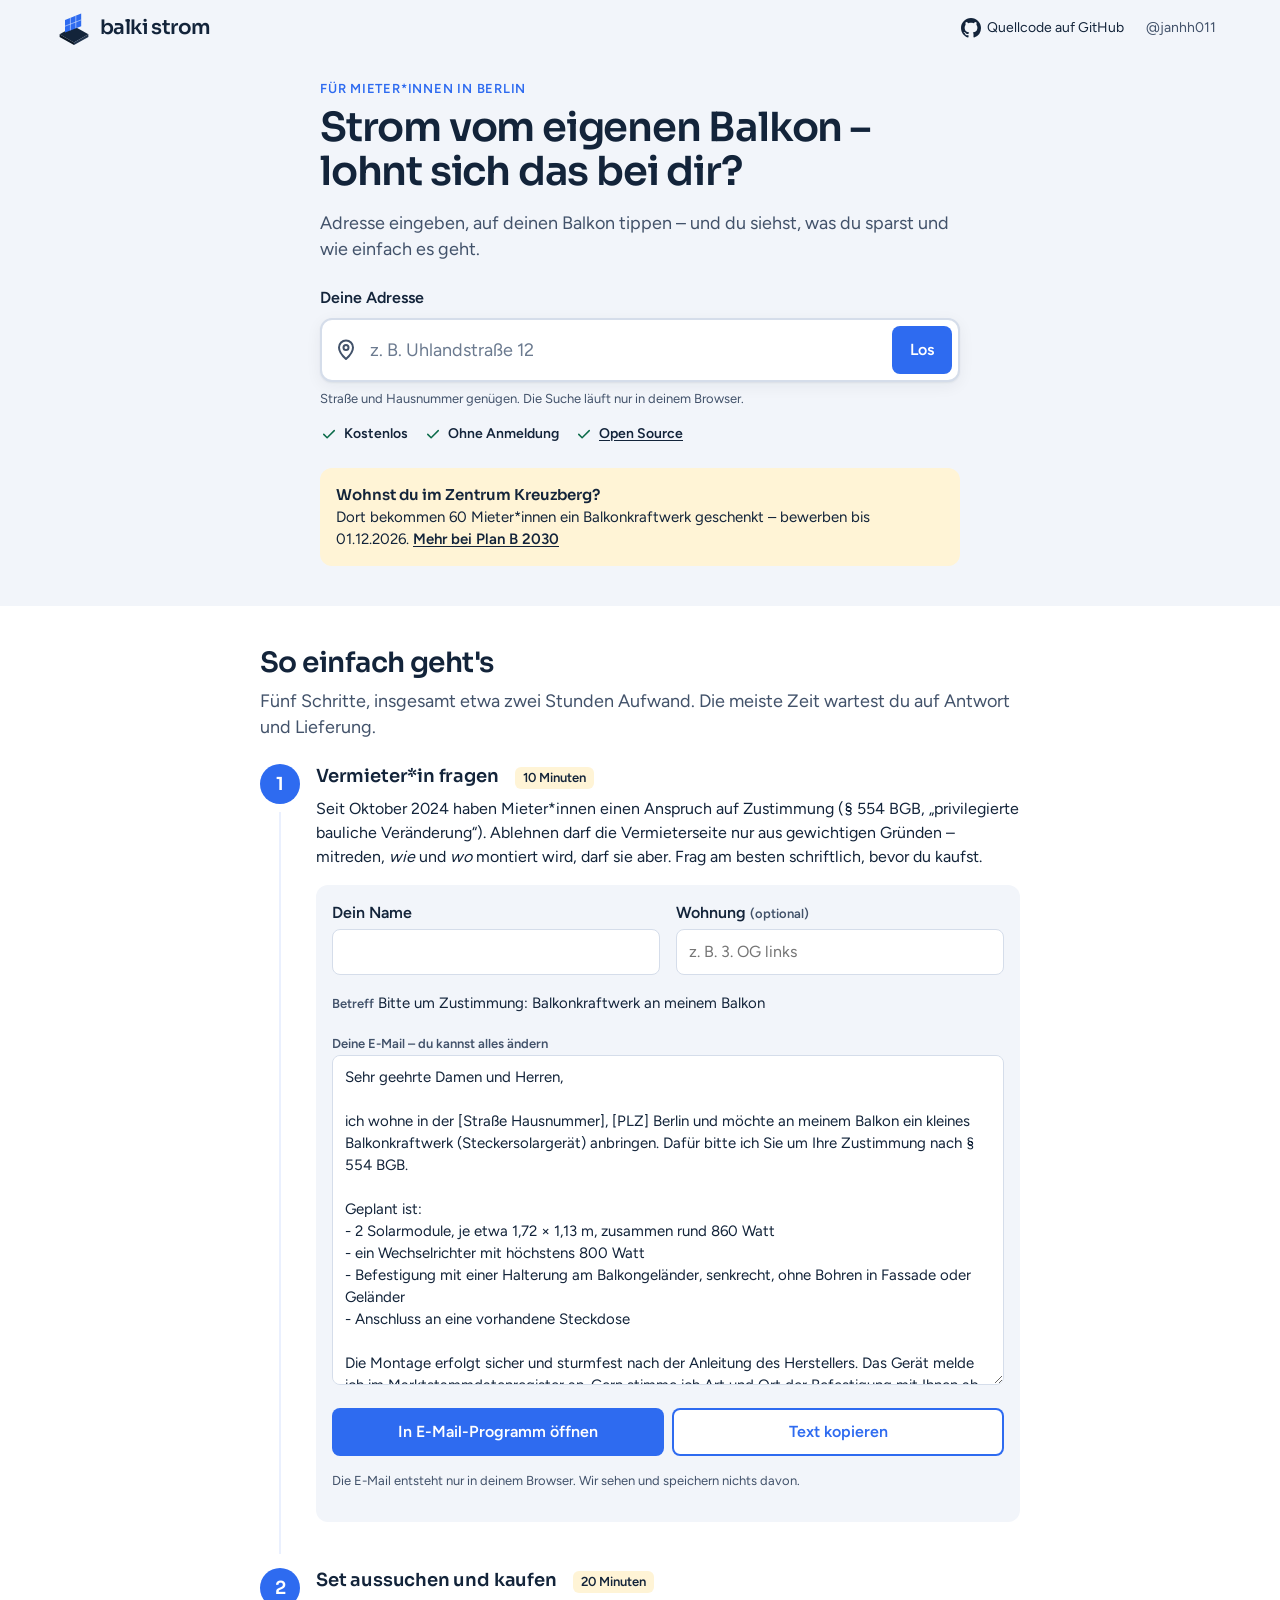
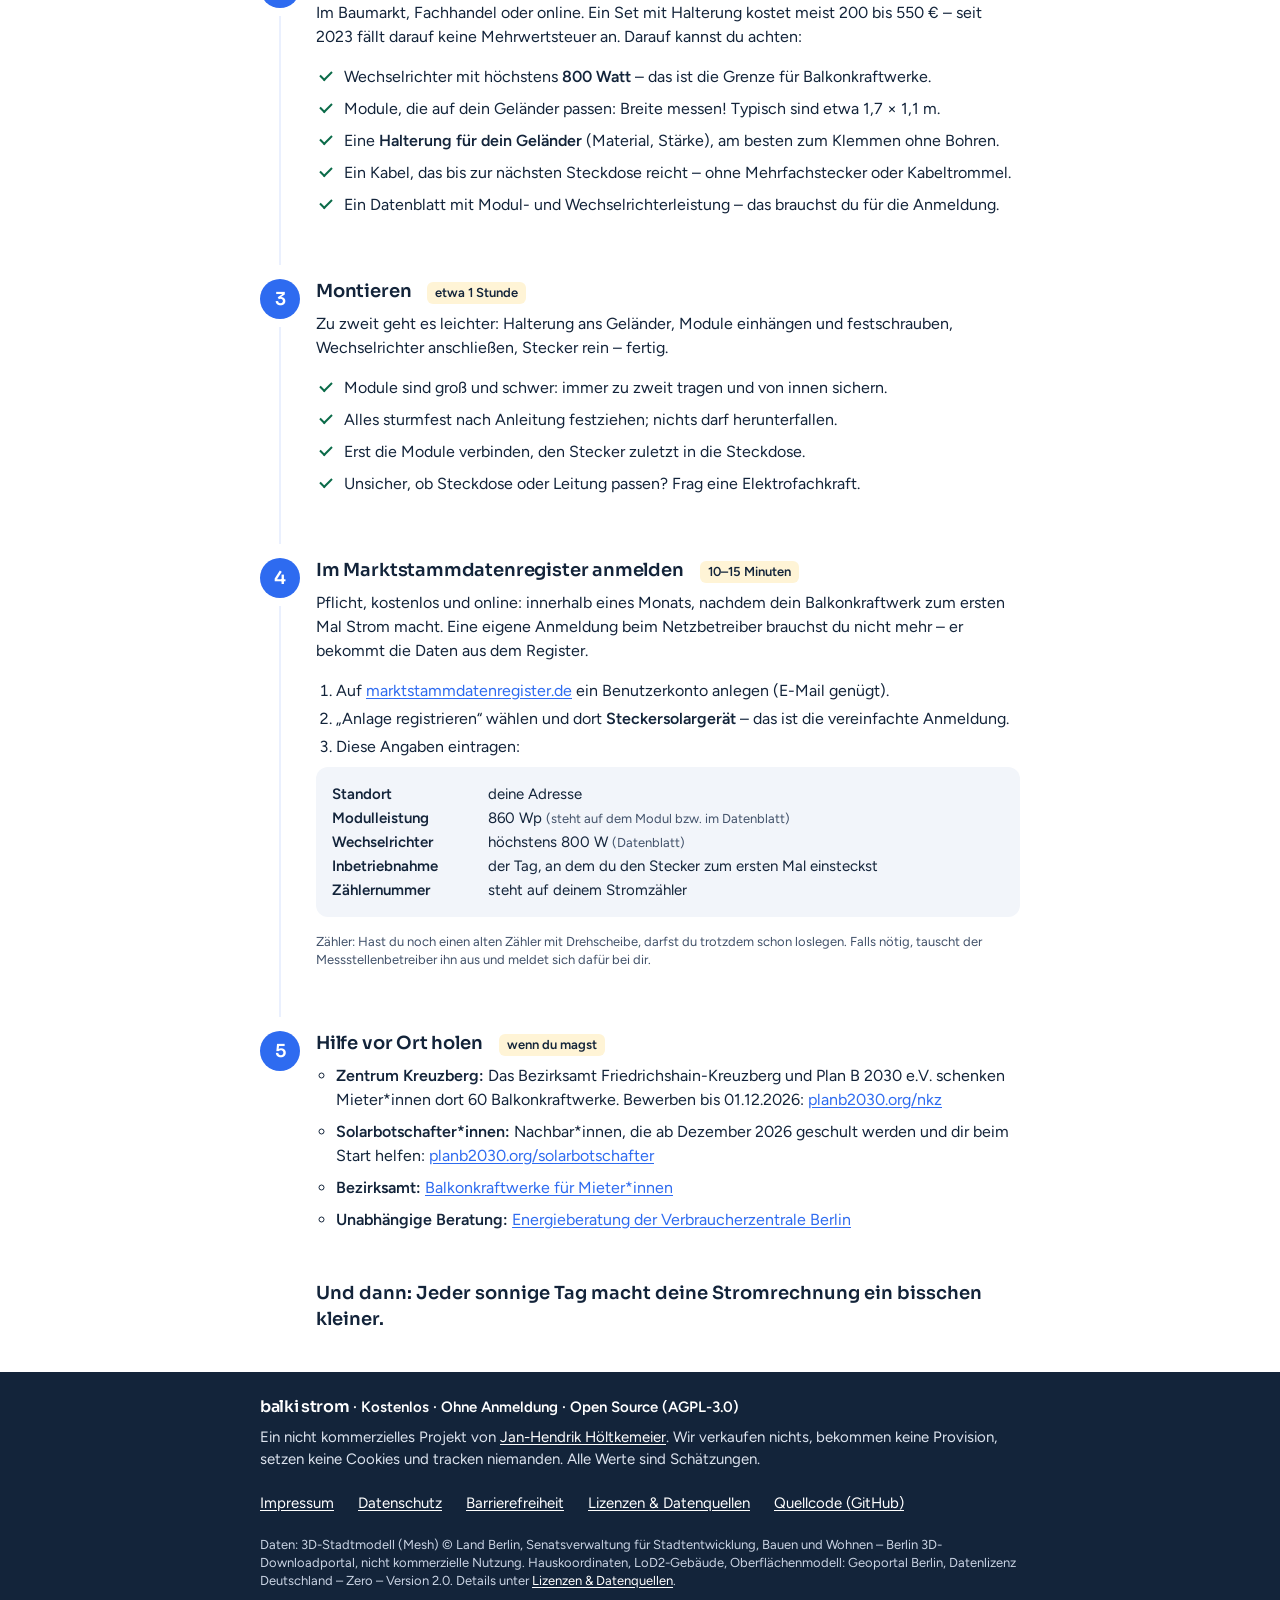
==== web/index.html @ d5d0100d "Rechtliches für den öffentlichen Betrieb, Datensparsamkeit - Impressum (§ 5 DDG, § 18 MStV), Datensc" ====
<!doctype html>
<html lang="de">
<head>
<meta charset="utf-8">
<meta name="viewport" content="width=device-width, initial-scale=1">
<meta http-equiv="Content-Security-Policy" content="default-src 'self'; script-src 'self' 'wasm-unsafe-eval' 'sha256-kaEog0AsPo4/9apXRMvp5eF3zpfBg9ltlJNNm2KUPio='; style-src 'self'; img-src 'self' data: blob:; font-src 'self'; connect-src 'self'; worker-src 'self' blob:; object-src 'none'; base-uri 'none'; form-action 'none'">
<meta name="referrer" content="no-referrer">
<title>balki strom – Solarstrom vom eigenen Balkon</title>
<meta name="description" content="Adresse eingeben, Balkon antippen: Wir zeigen dir, wie viel Strom und Geld ein Balkonkraftwerk an deinem Berliner Balkon bringt – und wie einfach es geht. Kostenlos, ohne Anmeldung, ohne Tracking.">
<meta name="theme-color" content="#F2F5FA">
<link rel="icon" href="data:image/svg+xml,%3Csvg xmlns='http://www.w3.org/2000/svg' viewBox='0 0 32 32'%3E%3Crect width='32' height='32' rx='7' fill='%23F2F5FA'/%3E%3Cpath d='M5 21l11 6 11-6-11-6z' fill='%2313243A'/%3E%3Cpath d='M9 18V8l14-4v10z' fill='%232E6BF0'/%3E%3C/svg%3E">
<link rel="preload" href="fonts/figtree-latin-400-normal.woff2" as="font" type="font/woff2" crossorigin>
<link rel="preload" href="fonts/sora-latin-600-normal.woff2" as="font" type="font/woff2" crossorigin>
<link rel="stylesheet" href="css/fonts.css">
<link rel="stylesheet" href="css/app.css">
<script type="importmap">{"imports":{"three":"./vendor/three/three.module.min.js","three/addons/":"./vendor/three/addons/"}}</script>
<script type="module" src="js/app.js"></script>
</head>
<body>
<a class="skip" href="#inhalt">Zum Inhalt springen</a>

<header class="kopf">
  <a class="logo" href="./" aria-label="balki strom – Startseite">
    <svg viewBox="0 0 40 40" width="36" height="36" aria-hidden="true" focusable="false">
      <path d="M4 27 20 36l16-9-16-9z" fill="#13243A"/>
      <path d="M4 27v3l16 9v-3z" fill="#0b1726"/>
      <path d="M36 27v3l-16 9v-3z" fill="#22344d"/>
      <path d="M10 25V11l18-7v14z" fill="#2E6BF0"/>
      <path d="M16 22.6V8.7M22 20.3V6.4M10 18l18-7" stroke="#fff" stroke-width="1" stroke-opacity=".55"/>
    </svg>
    <span class="wortmarke">balki strom</span>
  </a>
  <nav class="kopf-nav" aria-label="Projekt auf GitHub">
    <a class="kopf-code" href="https://github.com/janhh011/balki_strom" target="_blank" rel="noopener noreferrer">
      <svg viewBox="0 0 16 16" width="20" height="20" aria-hidden="true" focusable="false"><path fill="currentColor" d="M8 0C3.58 0 0 3.58 0 8c0 3.54 2.29 6.53 5.47 7.59.4.07.55-.17.55-.38 0-.19-.01-.82-.01-1.49-2.01.37-2.53-.49-2.69-.94-.09-.23-.48-.94-.82-1.13-.28-.15-.68-.52-.01-.53.63-.01 1.08.58 1.23.82.72 1.21 1.87.87 2.33.66.07-.52.28-.87.51-1.07-1.78-.2-3.64-.89-3.64-3.95 0-.87.31-1.59.82-2.15-.08-.2-.36-1.02.08-2.12 0 0 .67-.21 2.2.82.64-.18 1.32-.27 2-.27.68 0 1.36.09 2 .27 1.53-1.04 2.2-.82 2.2-.82.44 1.1.16 1.92.08 2.12.51.56.82 1.27.82 2.15 0 3.07-1.87 3.75-3.65 3.95.29.25.54.73.54 1.48 0 1.07-.01 1.93-.01 2.2 0 .21.15.46.55.38A8.01 8.01 0 0 0 16 8c0-4.42-3.58-8-8-8z"/></svg>
      <span>Quellcode<span class="kopf-code-lang"> auf GitHub</span></span>
    </a>
    <a class="kopf-autor" href="https://github.com/janhh011" target="_blank" rel="noopener noreferrer"><span class="sr">Autor: </span>@janhh011<span class="sr"> auf GitHub</span></a>
  </nav>
</header>

<main id="inhalt">
  <!-- 1. Adresse -->
  <section class="start" id="start" aria-labelledby="start-titel">
    <div class="start-in">
      <p class="eyebrow">Für Mieter*innen in Berlin</p>
      <h1 id="start-titel">Strom vom eigenen Balkon – lohnt sich das bei dir?</h1>
      <p class="lead">Adresse eingeben, auf deinen Balkon tippen – und du siehst, was du sparst und wie einfach es geht.</p>
      <form class="suche" id="suche" role="search" autocomplete="off" novalidate>
        <label for="adresse" class="suche-label">Deine Adresse</label>
        <div class="suche-feld">
          <svg class="suche-icon" viewBox="0 0 24 24" aria-hidden="true" focusable="false"><path d="M12 21s-7-6.2-7-11.5A7 7 0 0 1 19 9.5C19 14.8 12 21 12 21z" fill="none" stroke="currentColor" stroke-width="2" stroke-linejoin="round"/><circle cx="12" cy="9.5" r="2.5" fill="none" stroke="currentColor" stroke-width="2"/></svg>
          <input id="adresse" type="text" inputmode="search" enterkeyhint="search" spellcheck="false" autocapitalize="off"
                 placeholder="z. B. Uhlandstraße 12" role="combobox" aria-autocomplete="list" aria-expanded="false"
                 aria-controls="vorschlaege" aria-describedby="suche-hilfe">
          <button class="btn" type="submit">Los</button>
        </div>
        <ul id="vorschlaege" class="vorschlaege" role="listbox" aria-label="Adressvorschläge" hidden></ul>
        <p id="suche-hilfe" class="suche-hilfe">Straße und Hausnummer genügen. Die Suche läuft nur in deinem Browser.</p>
        <p id="suche-status" class="sr" aria-live="polite"></p>
      </form>
      <ul class="vertrauen" aria-label="Über balki strom">
        <li><svg viewBox="0 0 24 24" aria-hidden="true" focusable="false"><path d="M5 12.5l4.5 4.5L19 7.5" fill="none" stroke="currentColor" stroke-width="2" stroke-linecap="round" stroke-linejoin="round"/></svg>Kostenlos</li>
        <li><svg viewBox="0 0 24 24" aria-hidden="true" focusable="false"><path d="M5 12.5l4.5 4.5L19 7.5" fill="none" stroke="currentColor" stroke-width="2" stroke-linecap="round" stroke-linejoin="round"/></svg>Ohne Anmeldung</li>
        <li><svg viewBox="0 0 24 24" aria-hidden="true" focusable="false"><path d="M5 12.5l4.5 4.5L19 7.5" fill="none" stroke="currentColor" stroke-width="2" stroke-linecap="round" stroke-linejoin="round"/></svg><a href="https://github.com/janhh011/balki_strom" target="_blank" rel="noopener noreferrer">Open Source</a></li>
      </ul>
      <p class="gebiet" id="gebiet"></p>
      <aside class="hinweis-nkz" aria-label="Aktion im Zentrum Kreuzberg">
        <b>Wohnst du im Zentrum Kreuzberg?</b>
        Dort bekommen 60 Mieter*innen ein Balkonkraftwerk geschenkt – bewerben bis 01.12.2026.
        <a href="https://planb2030.org/nkz" target="_blank" rel="noopener noreferrer">Mehr bei Plan B 2030</a>
      </aside>
    </div>
  </section>

  <div class="arbeit" id="arbeit" hidden>
    <!-- 2. Haus in 3D -->
    <section class="haus" id="haus" aria-labelledby="haus-titel">
      <div class="haus-kopf">
        <div>
          <p class="label" id="haus-adresse"></p>
          <h2 id="haus-titel" tabindex="-1">Tippe auf deinen Balkon</h2>
        </div>
        <button class="link" type="button" id="andere-adresse">Andere Adresse</button>
      </div>
      <div class="viewer-rahmen">
        <div class="viewer" id="viewer"></div>
        <div class="viewer-laden" id="viewer-laden" hidden>
          <p id="viewer-ladetext">Lade dein Haus …</p>
          <div class="fortschritt" role="progressbar" aria-labelledby="viewer-ladetext" aria-valuemin="0" aria-valuemax="100" aria-valuenow="0"><span id="viewer-balken"></span></div>
        </div>
        <p class="viewer-tipp" id="viewer-tipp" hidden>Dreh das Haus mit einem Finger, zoom mit zwei. Dann tipp auf deinen Balkon.</p>
      </div>
      <div class="ohne3d" id="ohne3d" hidden>
        <h3 id="ohne3d-titel">Die 3D-Ansicht geht hier leider nicht</h3>
        <p id="ohne3d-text">Kein Problem – wir können grob schätzen. Wohin zeigt dein Balkon?</p>
        <div class="chips" role="radiogroup" aria-labelledby="ohne3d-titel" id="richtungen"></div>
      </div>
      <p class="haus-fuss"><button class="link" type="button" id="ohne3d-link">Ich finde meinen Balkon nicht – grob schätzen</button></p>
    </section>

    <!-- 3. Ergebnis -->
    <section class="ergebnis" id="ergebnis" aria-labelledby="ergebnis-titel">
      <div class="karte warten" data-e="warten">
        <p class="label">So geht's</p>
        <p class="warten-text">Such im Bild dein Fenster und tippe auf deinen Balkon. Dann rechnen wir Sonne und Schatten für genau diese Stelle durch.</p>
      </div>
      <div class="karte laden" data-e="laden" hidden role="status">
        <span class="spinner" aria-hidden="true"></span><span data-e="ladetext">Wir rechnen …</span>
      </div>
      <div class="karte fehler" data-e="fehler" hidden role="alert">
        <p data-e="fehlertext"></p>
        <button class="btn btn-zweit" type="button" id="nochmal">Noch einmal versuchen</button>
      </div>
      <div data-e="inhalt" hidden>
        <div class="karte ergebnis-kopf" aria-live="polite" aria-atomic="true">
          <p class="label" data-e="ort"></p>
          <h2 id="ergebnis-titel" data-e="titel" tabindex="-1"></h2>
          <p data-e="unter"></p>
        </div>
        <dl class="kpis" data-e="kpis"></dl>
        <p class="lang" data-e="lang"></p>
        <ul class="hinweise" data-e="hinweise" hidden></ul>

        <fieldset class="wahl">
          <legend>Deine Ausstattung</legend>
          <div class="wahl-zeile">
            <span class="wahl-name" id="w-module">Module</span>
            <div class="seg" role="radiogroup" aria-labelledby="w-module">
              <label><input type="radio" name="module" value="1"><span>1 Modul</span></label>
              <label><input type="radio" name="module" value="2"><span>2 Module</span></label>
            </div>
          </div>
          <div class="wahl-zeile">
            <span class="wahl-name" id="w-aufst">Montage</span>
            <div class="seg" role="radiogroup" aria-labelledby="w-aufst">
              <label><input type="radio" name="aufstellung" value="senkrecht"><span>senkrecht</span></label>
              <label><input type="radio" name="aufstellung" value="geneigt"><span>geneigt</span></label>
            </div>
          </div>
          <p class="klein">Geneigt (30° ausgestellt) bringt meist mehr Strom, braucht aber eine passende Halterung.</p>
        </fieldset>

        <figure class="monate">
          <figcaption class="label">Strom je Monat (kWh)</figcaption>
          <svg data-e="monate" viewBox="0 0 336 132" role="img"></svg>
        </figure>

        <details class="rechnung" id="rechnung">
          <summary>So haben wir gerechnet – und was du ändern kannst</summary>
          <div class="rechnung-in">
            <div class="feld">
              <label for="preis">Dein Strompreis</label>
              <div class="preis-zeile"><input id="preis" type="number" inputmode="decimal" min="15" max="80" step="0.5"> <span>ct pro kWh</span></div>
              <p class="klein">Arbeitspreis laut Stromrechnung, ohne Grundgebühr.</p>
            </div>
            <div class="feld">
              <span class="feld-name" id="w-pers">Personen im Haushalt</span>
              <div class="seg" role="radiogroup" aria-labelledby="w-pers" id="personen"></div>
            </div>
            <div class="feld">
              <span class="feld-name" id="w-da">Tagsüber zu Hause</span>
              <div class="seg" role="radiogroup" aria-labelledby="w-da" id="zuhause"></div>
              <p class="klein">Wer mittags zu Hause ist, nutzt mehr Sonnenstrom selbst.</p>
            </div>
            <dl class="annahmen" data-e="annahmen"></dl>
            <p class="klein" data-e="wetter"></p>
            <p class="klein">Wir verkaufen nichts und bekommen keine Provision. Alle Werte sind Schätzungen, keine Zusage.</p>
          </div>
        </details>
        <p class="weiter"><a class="btn" href="#schritte">So einfach geht's weiter</a></p>
      </div>
    </section>
  </div>

  <!-- 4. Schritte -->
  <section class="schritte" id="schritte" aria-labelledby="schritte-titel">
    <div class="schritte-in">
      <h2 id="schritte-titel">So einfach geht's</h2>
      <p class="lead">Fünf Schritte, insgesamt etwa zwei Stunden Aufwand. Die meiste Zeit wartest du auf Antwort und Lieferung.</p>
      <ol class="liste-schritte">
        <li class="schritt">
          <div class="schritt-kopf"><h3>Vermieter*in fragen</h3><span class="dauer">10 Minuten</span></div>
          <p>Seit Oktober 2024 haben Mieter*innen einen Anspruch auf Zustimmung (§ 554 BGB, „privilegierte bauliche Veränderung“). Ablehnen darf die Vermieterseite nur aus gewichtigen Gründen – mitreden, <em>wie</em> und <em>wo</em> montiert wird, darf sie aber. Frag am besten schriftlich, bevor du kaufst.</p>
          <div class="mail">
            <div class="mail-felder">
              <div class="feld"><label for="mail-name">Dein Name</label><input id="mail-name" type="text" autocomplete="name"></div>
              <div class="feld"><label for="mail-wohnung">Wohnung <span class="klein">(optional)</span></label><input id="mail-wohnung" type="text" placeholder="z. B. 3. OG links"></div>
            </div>
            <p class="mail-betreff"><span class="label">Betreff</span> <span id="mail-betreff"></span></p>
            <label for="mail-text" class="label">Deine E-Mail – du kannst alles ändern</label>
            <textarea id="mail-text" rows="14" spellcheck="true"></textarea>
            <p class="klein"><button class="link" type="button" id="mail-neu" hidden>Text neu erzeugen</button></p>
            <div class="aktionen">
              <button class="btn" type="button" id="mail-oeffnen">In E-Mail-Programm öffnen</button>
              <button class="btn btn-zweit" type="button" id="mail-kopieren">Text kopieren</button>
            </div>
            <p class="klein" id="mail-status" role="status"></p>
            <p class="klein">Die E-Mail entsteht nur in deinem Browser. Wir sehen und speichern nichts davon.</p>
          </div>
        </li>
        <li class="schritt">
          <div class="schritt-kopf"><h3>Set aussuchen und kaufen</h3><span class="dauer">20 Minuten</span></div>
          <p>Im Baumarkt, Fachhandel oder online. Ein Set mit Halterung kostet meist 200 bis 550 € – seit 2023 fällt darauf keine Mehrwertsteuer an. Darauf kannst du achten:</p>
          <ul class="haken">
            <li>Wechselrichter mit höchstens <b>800 Watt</b> – das ist die Grenze für Balkonkraftwerke.</li>
            <li>Module, die auf dein Geländer passen: Breite messen! Typisch sind etwa 1,7 × 1,1 m.</li>
            <li>Eine <b>Halterung für dein Geländer</b> (Material, Stärke), am besten zum Klemmen ohne Bohren.</li>
            <li>Ein Kabel, das bis zur nächsten Steckdose reicht – ohne Mehrfachstecker oder Kabeltrommel.</li>
            <li>Ein Datenblatt mit Modul- und Wechselrichterleistung – das brauchst du für die Anmeldung.</li>
          </ul>
        </li>
        <li class="schritt">
          <div class="schritt-kopf"><h3>Montieren</h3><span class="dauer">etwa 1 Stunde</span></div>
          <p>Zu zweit geht es leichter: Halterung ans Geländer, Module einhängen und festschrauben, Wechselrichter anschließen, Stecker rein – fertig.</p>
          <ul class="haken">
            <li>Module sind groß und schwer: immer zu zweit tragen und von innen sichern.</li>
            <li>Alles sturmfest nach Anleitung festziehen; nichts darf herunterfallen.</li>
            <li>Erst die Module verbinden, den Stecker zuletzt in die Steckdose.</li>
            <li>Unsicher, ob Steckdose oder Leitung passen? Frag eine Elektrofachkraft.</li>
          </ul>
        </li>
        <li class="schritt">
          <div class="schritt-kopf"><h3>Im Marktstammdatenregister anmelden</h3><span class="dauer">10–15 Minuten</span></div>
          <p>Pflicht, kostenlos und online: innerhalb eines Monats, nachdem dein Balkonkraftwerk zum ersten Mal Strom macht. Eine eigene Anmeldung beim Netzbetreiber brauchst du nicht mehr – er bekommt die Daten aus dem Register.</p>
          <ol class="unter">
            <li>Auf <a href="https://www.marktstammdatenregister.de" target="_blank" rel="noopener noreferrer">marktstammdatenregister.de</a> ein Benutzerkonto anlegen (E-Mail genügt).</li>
            <li>„Anlage registrieren“ wählen und dort <b>Steckersolargerät</b> – das ist die vereinfachte Anmeldung.</li>
            <li>Diese Angaben eintragen:</li>
          </ol>
          <dl class="mastr" id="mastr-werte"></dl>
          <p class="klein">Zähler: Hast du noch einen alten Zähler mit Drehscheibe, darfst du trotzdem schon loslegen. Falls nötig, tauscht der Messstellenbetreiber ihn aus und meldet sich dafür bei dir.</p>
        </li>
        <li class="schritt">
          <div class="schritt-kopf"><h3>Hilfe vor Ort holen</h3><span class="dauer">wenn du magst</span></div>
          <ul class="hilfe">
            <li><b>Zentrum Kreuzberg:</b> Das Bezirksamt Friedrichshain-Kreuzberg und Plan B 2030 e.V. schenken Mieter*innen dort 60 Balkonkraftwerke. Bewerben bis 01.12.2026: <a href="https://planb2030.org/nkz" target="_blank" rel="noopener noreferrer">planb2030.org/nkz</a></li>
            <li><b>Solarbotschafter*innen:</b> Nachbar*innen, die ab Dezember 2026 geschult werden und dir beim Start helfen: <a href="https://planb2030.org/solarbotschafter" target="_blank" rel="noopener noreferrer">planb2030.org/solarbotschafter</a></li>
            <li><b>Bezirksamt:</b> <a href="https://www.berlin.de/ba-friedrichshain-kreuzberg/politik-und-verwaltung/service-und-organisationseinheiten/klima-und-internationales/balkonkraftwerke-f-r-mieter-innen-1731789.php" target="_blank" rel="noopener noreferrer">Balkonkraftwerke für Mieter*innen</a></li>
            <li><b>Unabhängige Beratung:</b> <a href="https://www.verbraucherzentrale-berlin.de" target="_blank" rel="noopener noreferrer">Energieberatung der Verbraucherzentrale Berlin</a></li>
          </ul>
        </li>
      </ol>
      <p class="ziel">Und dann: Jeder sonnige Tag macht deine Stromrechnung ein bisschen kleiner.</p>
    </div>
  </section>
</main>

<footer class="fuss">
  <div class="fuss-in">
    <h2 class="sr">Über das Projekt</h2>
    <p class="fuss-claim"><b>balki strom</b> · Kostenlos · Ohne&nbsp;Anmeldung · Open&nbsp;Source (AGPL-3.0)</p>
    <p class="fuss-text">Ein nicht kommerzielles Projekt von <a href="https://github.com/janhh011" target="_blank" rel="noopener noreferrer">Jan-Hendrik Höltkemeier</a>. Wir verkaufen nichts, bekommen keine Provision, setzen keine Cookies und tracken niemanden. Alle Werte sind Schätzungen.</p>
    <nav aria-label="Rechtliches und Projekt">
      <ul class="fuss-nav">
        <li><a href="impressum.html">Impressum</a></li>
        <li><a href="datenschutz.html">Datenschutz</a></li>
        <li><a href="barrierefreiheit.html">Barrierefreiheit</a></li>
        <li><a href="lizenzen.html">Lizenzen &amp; Datenquellen</a></li>
        <li><a href="https://github.com/janhh011/balki_strom" target="_blank" rel="noopener noreferrer">Quellcode (GitHub)</a></li>
      </ul>
    </nav>
    <p class="klein fuss-daten">Daten: 3D-Stadtmodell (Mesh) © Land Berlin, Senatsverwaltung für Stadtentwicklung, Bauen und Wohnen – Berlin 3D-Downloadportal, nicht kommerzielle Nutzung. Hauskoordinaten, LoD2-Gebäude, Oberflächenmodell: Geoportal Berlin, Datenlizenz Deutschland – Zero – Version 2.0. Details unter <a href="lizenzen.html">Lizenzen &amp; Datenquellen</a>.</p>
  </div>
</footer>
</body>
</html>
---- web/css/fonts.css ----
/* Selbst gehostete Schriften (SIL Open Font License, siehe fonts/OFL-*.txt), aus @fontsource/sora und @fontsource/figtree */
@font-face{font-family:'Sora';font-style:normal;font-weight:400;font-display:swap;src:url(../fonts/sora-latin-ext-400-normal.woff2) format('woff2');unicode-range:U+0100-02BA,U+02BD-02C5,U+02C7-02CC,U+02CE-02D7,U+02DD-02FF,U+0304,U+0308,U+0329,U+1D00-1DBF,U+1E00-1E9F,U+1EF2-1EFF,U+2020,U+20A0-20AB,U+20AD-20C0,U+2113,U+2C60-2C7F,U+A720-A7FF}
@font-face{font-family:'Sora';font-style:normal;font-weight:400;font-display:swap;src:url(../fonts/sora-latin-400-normal.woff2) format('woff2');unicode-range:U+0000-00FF,U+0131,U+0152-0153,U+02BB-02BC,U+02C6,U+02DA,U+02DC,U+0304,U+0308,U+0329,U+2000-206F,U+20AC,U+2122,U+2191,U+2193,U+2212,U+2215,U+FEFF,U+FFFD}
@font-face{font-family:'Sora';font-style:normal;font-weight:600;font-display:swap;src:url(../fonts/sora-latin-ext-600-normal.woff2) format('woff2');unicode-range:U+0100-02BA,U+02BD-02C5,U+02C7-02CC,U+02CE-02D7,U+02DD-02FF,U+0304,U+0308,U+0329,U+1D00-1DBF,U+1E00-1E9F,U+1EF2-1EFF,U+2020,U+20A0-20AB,U+20AD-20C0,U+2113,U+2C60-2C7F,U+A720-A7FF}
@font-face{font-family:'Sora';font-style:normal;font-weight:600;font-display:swap;src:url(../fonts/sora-latin-600-normal.woff2) format('woff2');unicode-range:U+0000-00FF,U+0131,U+0152-0153,U+02BB-02BC,U+02C6,U+02DA,U+02DC,U+0304,U+0308,U+0329,U+2000-206F,U+20AC,U+2122,U+2191,U+2193,U+2212,U+2215,U+FEFF,U+FFFD}
@font-face{font-family:'Figtree';font-style:normal;font-weight:400;font-display:swap;src:url(../fonts/figtree-latin-ext-400-normal.woff2) format('woff2');unicode-range:U+0100-02BA,U+02BD-02C5,U+02C7-02CC,U+02CE-02D7,U+02DD-02FF,U+0304,U+0308,U+0329,U+1D00-1DBF,U+1E00-1E9F,U+1EF2-1EFF,U+2020,U+20A0-20AB,U+20AD-20C0,U+2113,U+2C60-2C7F,U+A720-A7FF}
@font-face{font-family:'Figtree';font-style:normal;font-weight:400;font-display:swap;src:url(../fonts/figtree-latin-400-normal.woff2) format('woff2');unicode-range:U+0000-00FF,U+0131,U+0152-0153,U+02BB-02BC,U+02C6,U+02DA,U+02DC,U+0304,U+0308,U+0329,U+2000-206F,U+20AC,U+2122,U+2191,U+2193,U+2212,U+2215,U+FEFF,U+FFFD}
@font-face{font-family:'Figtree';font-style:normal;font-weight:600;font-display:swap;src:url(../fonts/figtree-latin-ext-600-normal.woff2) format('woff2');unicode-range:U+0100-02BA,U+02BD-02C5,U+02C7-02CC,U+02CE-02D7,U+02DD-02FF,U+0304,U+0308,U+0329,U+1D00-1DBF,U+1E00-1E9F,U+1EF2-1EFF,U+2020,U+20A0-20AB,U+20AD-20C0,U+2113,U+2C60-2C7F,U+A720-A7FF}
@font-face{font-family:'Figtree';font-style:normal;font-weight:600;font-display:swap;src:url(../fonts/figtree-latin-600-normal.woff2) format('woff2');unicode-range:U+0000-00FF,U+0131,U+0152-0153,U+02BB-02BC,U+02C6,U+02DA,U+02DC,U+0304,U+0308,U+0329,U+2000-206F,U+20AC,U+2122,U+2191,U+2193,U+2212,U+2215,U+FEFF,U+FFFD}
---- web/css/app.css ----
/* balki strom – Styleguide „Solar Blue“ (docs/STYLEGUIDE.md). Mobil zuerst, 8-px-Raster. */
:root {
  --navy: #13243A;
  --solar-blue: #2E6BF0;
  --ersparnis: #19B37A;
  --sonne: #FFC233;
  --mist: #F2F5FA;
  --blue-10: #EAF0FE;
  --ersparnis-tint: #E3F6EE;
  --ersparnis-text: #0B6B49;
  --sonne-tint: #FFF4D6;
  --weiss: #fff;
  --text-2: #42526A;          /* Sekundärtext auf Weiß/Mist: 7,6 : 1 */
  --linie: #D5DDEA;
  --blue-dunkel: #1F55CC;     /* Hover */
  --fehler: #A4262C;
  --r-feld: 8px; --r-karte: 12px; --r-klein: 6px;
  --s1: 4px; --s2: 8px; --s3: 16px; --s4: 24px; --s5: 40px; --s6: 64px;
  --schatten: 0 1px 2px rgba(19, 36, 58, .06), 0 4px 16px rgba(19, 36, 58, .06);
  --sora: 'Sora', system-ui, sans-serif;
  --figtree: 'Figtree', system-ui, -apple-system, 'Segoe UI', sans-serif;
  color-scheme: light;
}
*, *::before, *::after { box-sizing: border-box; }
html { -webkit-text-size-adjust: 100%; scroll-behavior: smooth; }
@media (prefers-reduced-motion: reduce) { html { scroll-behavior: auto; } *, *::before, *::after { animation-duration: .01ms !important; transition: none !important; } }
body { margin: 0; background: var(--mist); color: var(--navy); font: 400 16px/24px var(--figtree); overflow-wrap: break-word; }
h1, h2, h3 { font-family: var(--sora); font-weight: 600; margin: 0; }
h1 { font-size: 30px; line-height: 36px; letter-spacing: -.03em; }
h2 { font-size: 24px; line-height: 30px; letter-spacing: -.02em; }
h3 { font-size: 18px; line-height: 24px; letter-spacing: -.01em; }
@media (min-width: 720px) { h1 { font-size: 40px; line-height: 44px; } h2 { font-size: 28px; line-height: 34px; } }
p { margin: 0 0 var(--s3); }
a { color: var(--solar-blue); text-underline-offset: 2px; }
a:hover { color: var(--blue-dunkel); }
:focus-visible { outline: 3px solid var(--solar-blue); outline-offset: 2px; border-radius: 4px; }
[hidden] { display: none !important; }
.sr { position: absolute; width: 1px; height: 1px; overflow: hidden; clip: rect(0 0 0 0); white-space: nowrap; }
.skip { position: absolute; left: var(--s2); top: -48px; background: var(--navy); color: #fff; padding: var(--s2) var(--s3); border-radius: var(--r-feld); z-index: 10; }
.skip:focus { top: var(--s2); color: #fff; }
.klein { font-size: 13px; line-height: 18px; color: var(--text-2); }
.label { font: 600 13px/18px var(--figtree); color: var(--text-2); margin: 0 0 var(--s1); }

/* Buttons */
.btn { display: inline-flex; align-items: center; justify-content: center; gap: var(--s2); min-height: 48px; padding: 12px 20px;
  background: var(--solar-blue); color: #fff; border: 0; border-radius: var(--r-feld); font: 600 16px/24px var(--figtree);
  text-decoration: none; cursor: pointer; }
.btn:hover { background: var(--blue-dunkel); color: #fff; }
.btn-zweit { background: var(--weiss); color: var(--solar-blue); box-shadow: inset 0 0 0 2px var(--solar-blue); }
.btn-zweit:hover { background: var(--blue-10); color: var(--blue-dunkel); }
.link { background: none; border: 0; padding: 0; color: var(--solar-blue); font: inherit; text-decoration: underline; text-underline-offset: 2px; cursor: pointer; min-height: 32px; }

/* Kopf */
.kopf { display: flex; align-items: center; justify-content: space-between; gap: var(--s3); padding: var(--s2) var(--s3); max-width: 1200px; margin: 0 auto; }
.logo { display: inline-flex; align-items: center; gap: var(--s2); color: var(--navy); text-decoration: none; }
.wortmarke { font: 600 20px/24px var(--sora); letter-spacing: -.03em; }
.kopf-code { display: inline-flex; align-items: center; gap: 6px; font-size: 14px; color: var(--navy); text-decoration: none; padding: 6px 10px; border-radius: var(--r-feld); min-height: 40px; }
.kopf-code:hover { background: var(--blue-10); color: var(--navy); }
.kopf-code-lang { display: none; }
@media (min-width: 560px) { .kopf-code-lang { display: inline; } }

/* 1. Start */
.start { padding: var(--s4) var(--s3) var(--s5); }
.start-in { max-width: 640px; margin: 0 auto; }
.eyebrow { font: 600 13px/18px var(--figtree); color: var(--solar-blue); text-transform: uppercase; letter-spacing: .06em; margin-bottom: var(--s2); }
.start h1 { margin-bottom: var(--s3); }
.lead { font-size: 18px; line-height: 26px; color: var(--text-2); }
.suche { position: relative; margin-top: var(--s4); }
.suche-label { display: block; font: 600 16px/24px var(--figtree); margin-bottom: var(--s2); }
.suche-feld { display: flex; align-items: center; gap: var(--s2); background: var(--weiss); border: 2px solid var(--linie); border-radius: var(--r-karte); padding: 6px 6px 6px 12px; box-shadow: var(--schatten); }
.suche-feld:focus-within { border-color: var(--solar-blue); box-shadow: 0 0 0 4px var(--blue-10); }
.suche-icon { width: 24px; height: 24px; color: var(--text-2); flex: none; }
.suche input { flex: 1; min-width: 0; border: 0; background: none; font: 400 18px/24px var(--figtree); color: var(--navy); padding: 10px 4px; outline: none; }
.suche input::placeholder { color: #6B7A8F; }
.suche .btn { flex: none; padding: 12px 18px; }
.suche-hilfe { font-size: 13px; line-height: 18px; color: var(--text-2); margin: var(--s2) 0 0; }
.vorschlaege { position: absolute; left: 0; right: 0; top: calc(100% - 22px); z-index: 5; list-style: none; margin: 0; padding: var(--s1);
  background: var(--weiss); border: 1px solid var(--linie); border-radius: var(--r-karte); box-shadow: 0 12px 32px rgba(19, 36, 58, .16); max-height: 340px; overflow: auto; }
.suche-label + .suche-feld + .vorschlaege { top: 92px; }
.vorschlaege li { padding: 10px 12px; border-radius: var(--r-feld); }
.vorschlaege [role=option] { display: flex; justify-content: space-between; align-items: baseline; gap: var(--s2); cursor: pointer; min-height: 44px; }
.vorschlaege [role=option]:hover, .vorschlaege [aria-selected=true] { background: var(--blue-10); }
.vorschlaege [aria-selected=true] { box-shadow: inset 3px 0 0 var(--solar-blue); }
.v-str { font-weight: 600; }
.v-ort { font-size: 13px; color: var(--text-2); white-space: nowrap; }
.vorschlaege .info { color: var(--text-2); font-size: 15px; line-height: 22px; }
.vertrauen { display: flex; flex-wrap: wrap; gap: var(--s2) var(--s3); list-style: none; padding: 0; margin: var(--s3) 0 0; font: 600 14px/20px var(--figtree); color: var(--navy); }
.vertrauen li { display: inline-flex; align-items: center; gap: 6px; }
.vertrauen svg { width: 18px; height: 18px; color: var(--ersparnis-text); flex: none; }
.vertrauen a { color: var(--navy); }
.gebiet { font-size: 13px; line-height: 18px; color: var(--text-2); margin: var(--s3) 0 0; }
.hinweis-nkz { margin-top: var(--s4); padding: var(--s3); background: var(--sonne-tint); border-radius: var(--r-karte); font-size: 15px; line-height: 22px; }
.hinweis-nkz b { display: block; font-family: var(--sora); font-weight: 600; }
.hinweis-nkz a { color: var(--navy); font-weight: 600; }

/* Arbeitsbereich: Haus + Ergebnis */
.arbeit { padding: 0 var(--s3) var(--s5); max-width: 1200px; margin: 0 auto; display: grid; gap: var(--s4); }
@media (min-width: 1000px) {
  .arbeit { grid-template-columns: minmax(0, 1.25fr) minmax(0, 1fr); align-items: start; gap: var(--s5); }
  .haus { position: sticky; top: var(--s3); }
}
body.hat-adresse .start { padding-bottom: var(--s4); }
body.hat-adresse .start .eyebrow, body.hat-adresse .start h1, body.hat-adresse .start .lead, body.hat-adresse .hinweis-nkz, body.hat-adresse .gebiet { display: none; }
body.hat-adresse .start-in { max-width: 1168px; }
body.hat-adresse .suche { margin-top: 0; max-width: 640px; }

.haus-kopf { display: flex; justify-content: space-between; align-items: flex-end; gap: var(--s3); margin-bottom: var(--s3); }
.haus-kopf h2:focus { outline: none; }
.haus-kopf .link { white-space: nowrap; flex: none; }
.viewer-rahmen { position: relative; border-radius: var(--r-karte); overflow: hidden; background: #DCE4F0; height: 58vh; min-height: 300px; max-height: 640px; box-shadow: var(--schatten); }
@media (min-width: 1000px) { .viewer-rahmen { height: 70vh; } }
.viewer { position: absolute; inset: 0; touch-action: none; }
.viewer-laden { position: absolute; inset: 0; display: flex; flex-direction: column; align-items: center; justify-content: center; gap: var(--s3); background: rgba(242, 245, 250, .92); padding: var(--s4); text-align: center; }
.viewer-laden p { margin: 0; font-weight: 600; }
.fortschritt { width: min(240px, 80%); height: 8px; border-radius: 4px; background: var(--blue-10); overflow: hidden; }
.fortschritt span { display: block; height: 100%; width: 0; background: var(--solar-blue); transition: width .2s; }
.viewer-tipp { position: absolute; left: var(--s2); right: var(--s2); bottom: var(--s2); margin: 0; padding: var(--s2) var(--s3); background: rgba(19, 36, 58, .86); color: #fff; border-radius: var(--r-feld); font-size: 14px; line-height: 20px; text-align: center; pointer-events: none; }
.haus-fuss { margin: var(--s2) 0 0; font-size: 14px; }
.ohne3d { background: var(--weiss); border-radius: var(--r-karte); padding: var(--s4) var(--s3); box-shadow: var(--schatten); }
.ohne3d h3 { margin-bottom: var(--s2); }

/* Chips / Segmente (echte Radiobuttons) */
.chips, .seg { display: flex; flex-wrap: wrap; gap: var(--s2); }
.seg label, .chips label { position: relative; }
.seg input, .chips input { position: absolute; opacity: 0; inset: 0; margin: 0; cursor: pointer; }
.seg span, .chips span { display: inline-flex; align-items: center; justify-content: center; min-height: 44px; min-width: 48px; padding: 8px 14px; border-radius: var(--r-feld);
  background: var(--weiss); box-shadow: inset 0 0 0 1.5px var(--linie); font-weight: 600; font-size: 15px; cursor: pointer; }
.seg input:checked + span, .chips input:checked + span { background: var(--blue-10); box-shadow: inset 0 0 0 2px var(--solar-blue); color: var(--navy); }
.seg input:focus-visible + span, .chips input:focus-visible + span { outline: 3px solid var(--solar-blue); outline-offset: 2px; }
.seg input:disabled + span { opacity: .5; cursor: progress; }

/* Ergebnis */
.karte { background: var(--weiss); border-radius: var(--r-karte); padding: var(--s4) var(--s3); box-shadow: var(--schatten); margin-bottom: var(--s3); }
@media (min-width: 720px) { .karte { padding: var(--s4); } }
.warten-text { margin: 0; }
.laden { display: flex; align-items: center; gap: var(--s3); font-weight: 600; }
.spinner { width: 24px; height: 24px; border-radius: 50%; border: 3px solid var(--blue-10); border-top-color: var(--solar-blue); animation: dreh 0.8s linear infinite; flex: none; }
@keyframes dreh { to { transform: rotate(360deg); } }
.fehler { box-shadow: inset 4px 0 0 var(--fehler), var(--schatten); }
.ergebnis-kopf { background: var(--ersparnis-tint); box-shadow: none; }
.ergebnis-kopf h2 { font-size: 26px; line-height: 34px; margin-bottom: var(--s2); }
.ergebnis-kopf h2:focus { outline: none; }
.ergebnis-kopf p:last-child { margin: 0; }
.kpi-zahl { display: inline-block; font-size: 44px; line-height: 52px; color: var(--ersparnis-text); font-variant-numeric: tabular-nums; letter-spacing: -.03em; white-space: nowrap; }
@media (min-width: 720px) { .kpi-zahl { font-size: 48px; } }
.kpis { display: grid; grid-template-columns: 1fr 1fr; gap: var(--s2); margin: 0 0 var(--s3); }
.kpi { background: var(--weiss); border-radius: var(--r-karte); padding: var(--s3); box-shadow: var(--schatten); min-width: 0; }
.kpi:first-child { grid-column: 1 / -1; }
.kpi dt { font: 600 13px/18px var(--figtree); color: var(--text-2); }
.kpi dd { margin: 0; }
.kpi-wert { display: block; font: 600 22px/30px var(--sora); font-variant-numeric: tabular-nums; letter-spacing: -.02em; }
.kpi:first-child .kpi-wert { font-size: 28px; line-height: 36px; }
.kpi-sub { display: block; font-size: 13px; line-height: 18px; color: var(--text-2); }
.kpi-gruen { background: var(--ersparnis-tint); box-shadow: none; }
.kpi-gruen .kpi-wert { color: var(--ersparnis-text); }
.lang { font-size: 15px; line-height: 22px; }
.hinweise { margin: 0 0 var(--s3); padding: var(--s3) var(--s3) var(--s3) 36px; background: var(--sonne-tint); border-radius: var(--r-karte); font-size: 15px; line-height: 22px; }
.hinweise li + li { margin-top: var(--s1); }
.wahl { border: 0; margin: 0 0 var(--s3); padding: var(--s3); background: var(--weiss); border-radius: var(--r-karte); box-shadow: var(--schatten); min-width: 0; }
.wahl legend { font: 600 16px/24px var(--sora); padding: 0; float: left; width: 100%; margin-bottom: var(--s2); }
.wahl-zeile { display: flex; flex-wrap: wrap; align-items: center; gap: var(--s2) var(--s3); margin-bottom: var(--s2); clear: both; }
.wahl-name { width: 72px; font-weight: 600; font-size: 15px; }
.wahl .klein { margin: var(--s2) 0 0; }
.monate { margin: 0 0 var(--s3); padding: var(--s3); background: var(--weiss); border-radius: var(--r-karte); box-shadow: var(--schatten); }
.monate svg { display: block; width: 100%; height: auto; margin-top: var(--s2); }
.monate .balken { fill: var(--solar-blue); }
.monate .balken:hover { fill: var(--blue-dunkel); }
.monate .achse { stroke: var(--linie); stroke-width: 1; }
.monate .tick { font: 400 11px var(--figtree); fill: var(--text-2); }
.monate .wert { font: 600 12px var(--sora); fill: var(--navy); }
.rechnung { background: var(--weiss); border-radius: var(--r-karte); box-shadow: var(--schatten); margin-bottom: var(--s3); }
.rechnung summary { padding: var(--s3); font: 600 16px/24px var(--sora); cursor: pointer; color: var(--solar-blue); list-style-position: inside; }
.rechnung-in { padding: 0 var(--s3) var(--s3); }
.feld { margin-bottom: var(--s3); }
.feld label, .feld-name { display: block; font-weight: 600; margin-bottom: var(--s1); }
.feld input[type=text], .feld input[type=number], textarea { width: 100%; font: 400 16px/24px var(--figtree); color: var(--navy); padding: 10px 12px; border: 1.5px solid var(--linie); border-radius: var(--r-feld); background: var(--weiss); }
.feld input:focus, textarea:focus { border-color: var(--solar-blue); outline: 3px solid var(--blue-10); outline-offset: 0; }
.preis-zeile { display: flex; align-items: center; gap: var(--s2); }
.preis-zeile input[type=number] { width: 112px; font-family: var(--sora); font-weight: 600; }
.feld .klein { margin: var(--s1) 0 0; }
.annahmen { display: grid; grid-template-columns: 1fr; gap: 2px var(--s3); margin: var(--s3) 0; padding-top: var(--s3); border-top: 1px solid var(--linie); font-size: 15px; line-height: 22px; }
.annahmen dt { color: var(--text-2); font-size: 13px; margin-top: var(--s2); }
.annahmen dd { margin: 0; }
@media (min-width: 560px) { .annahmen { grid-template-columns: 140px 1fr; } .annahmen dt { margin-top: 0; } }
.weiter { margin: var(--s4) 0 0; }

/* 4. Schritte */
.schritte { background: var(--weiss); padding: var(--s5) var(--s3); }
.schritte-in { max-width: 760px; margin: 0 auto; }
.schritte h2 { margin-bottom: var(--s2); }
.liste-schritte { list-style: none; counter-reset: schritt; padding: 0; margin: var(--s4) 0 0; }
.schritt { counter-increment: schritt; position: relative; padding: 0 0 var(--s5) 56px; }
.schritt::before { content: counter(schritt); position: absolute; left: 0; top: 0; width: 40px; height: 40px; border-radius: 50%; background: var(--solar-blue); color: #fff;
  font: 600 18px/40px var(--sora); text-align: center; }
.schritt:not(:last-child)::after { content: ''; position: absolute; left: 19px; top: 48px; bottom: 8px; width: 2px; background: var(--blue-10); }
.schritt-kopf { display: flex; flex-wrap: wrap; align-items: baseline; gap: var(--s1) var(--s3); margin: 6px 0 var(--s2); }
.dauer { font: 600 13px/18px var(--figtree); background: var(--sonne-tint); color: var(--navy); padding: 2px 8px; border-radius: var(--r-klein); }
.haken { list-style: none; padding: 0; margin: 0 0 var(--s3); }
.haken li { position: relative; padding-left: 28px; margin-bottom: var(--s2); }
.haken li::before { content: ''; position: absolute; left: 4px; top: 6px; width: 12px; height: 7px; border-left: 2px solid var(--ersparnis-text); border-bottom: 2px solid var(--ersparnis-text); transform: rotate(-45deg); }
.unter { padding-left: 20px; margin: 0 0 var(--s2); }
.unter li { margin-bottom: var(--s1); }
.mastr { display: grid; grid-template-columns: 1fr; gap: 2px var(--s3); margin: 0 0 var(--s3); padding: var(--s3); background: var(--mist); border-radius: var(--r-karte); font-size: 15px; line-height: 22px; }
.mastr dt { font-weight: 600; margin-top: var(--s2); }
.mastr dt:first-child { margin-top: 0; }
.mastr dd { margin: 0; }
@media (min-width: 560px) { .mastr { grid-template-columns: 140px 1fr; } .mastr dt { margin-top: 0; } }
.mail { background: var(--mist); border-radius: var(--r-karte); padding: var(--s3); margin-top: var(--s3); }
.mail-felder { display: grid; gap: 0 var(--s3); }
@media (min-width: 560px) { .mail-felder { grid-template-columns: 1fr 1fr; } }
.mail-betreff { font-size: 15px; }
.mail-betreff .label { display: inline; }
textarea { min-height: 280px; resize: vertical; font-size: 15px; line-height: 22px; }
.aktionen { display: flex; flex-wrap: wrap; gap: var(--s2); margin-top: var(--s2); }
.aktionen .btn { flex: 1 1 200px; }
.hilfe { padding-left: 20px; margin: 0; }
.hilfe li { margin-bottom: var(--s2); }
.ziel { font: 600 18px/26px var(--sora); padding-left: 56px; margin: 0; }

/* Fuß */
.fuss { background: var(--navy); color: #fff; padding: var(--s5) var(--s3); }
.fuss-in { max-width: 760px; margin: 0 auto; }
.fuss a { color: #fff; }
.fuss .klein { color: #C9D3E3; }
.fuss-titel { font-size: 18px; line-height: 24px; margin-bottom: var(--s2); }
.fuss-links { margin: 0; }

/* Attrappe des Viewers */
.attrappe { position: absolute; inset: 0; display: flex; align-items: center; justify-content: center; padding: var(--s3); }
.attrappe-svg { width: 100%; height: 100%; max-width: 420px; }
.a-wand { fill: #E9DCC7; stroke: #C9B898; }
.a-titel { font: 600 11px var(--figtree); fill: var(--text-2); }
.a-fenster { fill: #9FB3CC; }
.a-gelaender { fill: #8C99AA; }
.a-balkon { cursor: pointer; }
.a-balkon:hover .a-gelaender, .a-balkon:focus .a-gelaender { fill: var(--sonne); }
.a-balkon:focus { outline: none; }
.a-balkon.an .a-gelaender { fill: var(--navy); }
.a-modul { fill: var(--solar-blue); stroke: #fff; stroke-width: .8; }
.a-marker { fill: var(--sonne); stroke: var(--navy); stroke-width: 1.5; }

/* Unterseiten (Impressum, Datenschutz) */
.seite { max-width: 760px; margin: 0 auto; padding: var(--s4) var(--s3) var(--s5); }
.seite h1 { margin-bottom: var(--s4); }
.seite h2 { margin: var(--s4) 0 var(--s2); font-size: 20px; line-height: 28px; }
.platzhalter { background: var(--sonne-tint); padding: 0 4px; border-radius: 4px; }

/* Kopf: GitHub-Links (Repo + Profil) */
.kopf-nav { display: flex; align-items: center; gap: var(--s1); flex: none; }
.kopf-code svg { flex: none; }
.kopf-autor { display: none; font-size: 14px; color: var(--text-2); text-decoration: none; padding: 6px 8px; border-radius: var(--r-feld); min-height: 40px; align-items: center; }
.kopf-autor:hover { background: var(--blue-10); color: var(--navy); }
@media (min-width: 480px) { .kopf-autor { display: inline-flex; } }

/* Fuß: kompakt */
.fuss { padding: var(--s4) var(--s3) var(--s5); font-size: 15px; line-height: 22px; }
.fuss p { margin: 0 0 var(--s2); }
.fuss-claim { font-weight: 600; }
.fuss-claim b { font: 600 16px/22px var(--sora); letter-spacing: -.02em; }
.fuss-text { color: #DCE3EE; }
.fuss-nav { list-style: none; padding: 0; margin: var(--s3) 0; display: flex; flex-wrap: wrap; gap: 0 var(--s4); }
.fuss-nav a { display: inline-block; padding: 6px 0; }
.fuss .fuss-daten { margin: 0; }
.fuss a:hover { color: var(--sonne-tint); }
.fuss :focus-visible { outline-color: var(--sonne); }

/* Unterseiten: Impressum, Datenschutz, Barrierefreiheit, Lizenzen */
.zurueck { display: inline-flex; align-items: center; gap: 6px; margin-bottom: var(--s3); font-weight: 600; text-decoration: none; min-height: 40px; }
.zurueck:hover { text-decoration: underline; }
.seite h3 { margin: var(--s3) 0 var(--s1); font-size: 16px; line-height: 24px; }
.seite ul, .seite ol { padding-left: 22px; margin: 0 0 var(--s3); }
.seite li { margin-bottom: var(--s1); }
.seite address { font-style: normal; margin: 0 0 var(--s3); }
.seite .lead { margin-bottom: var(--s4); }
.seite dl { margin: 0 0 var(--s3); }
.seite dt { font-weight: 600; margin-top: var(--s2); }
.seite dd { margin: 0; }
.kasten { background: var(--weiss); border-radius: var(--r-karte); padding: var(--s3); box-shadow: var(--schatten); margin: 0 0 var(--s3); }
.kasten > :last-child { margin-bottom: 0; }
.kasten-hinweis { background: var(--sonne-tint); box-shadow: none; }
.kasten-gut { background: var(--ersparnis-tint); box-shadow: none; }
.inhalt-liste { columns: 1; }
@media (min-width: 560px) { .inhalt-liste { columns: 2; column-gap: var(--s4); } }
.lizenztext { overflow-wrap: anywhere; font: 400 13px/19px ui-monospace, SFMono-Regular, Menlo, Consolas, monospace; background: var(--weiss); border: 1px solid var(--linie); border-radius: var(--r-feld); padding: var(--s3); margin: 0 0 var(--s3); }
.lizenztext p { margin: 0 0 var(--s2); }
.lizenztext p:last-child { margin: 0; }
.stand { margin-top: var(--s5); }
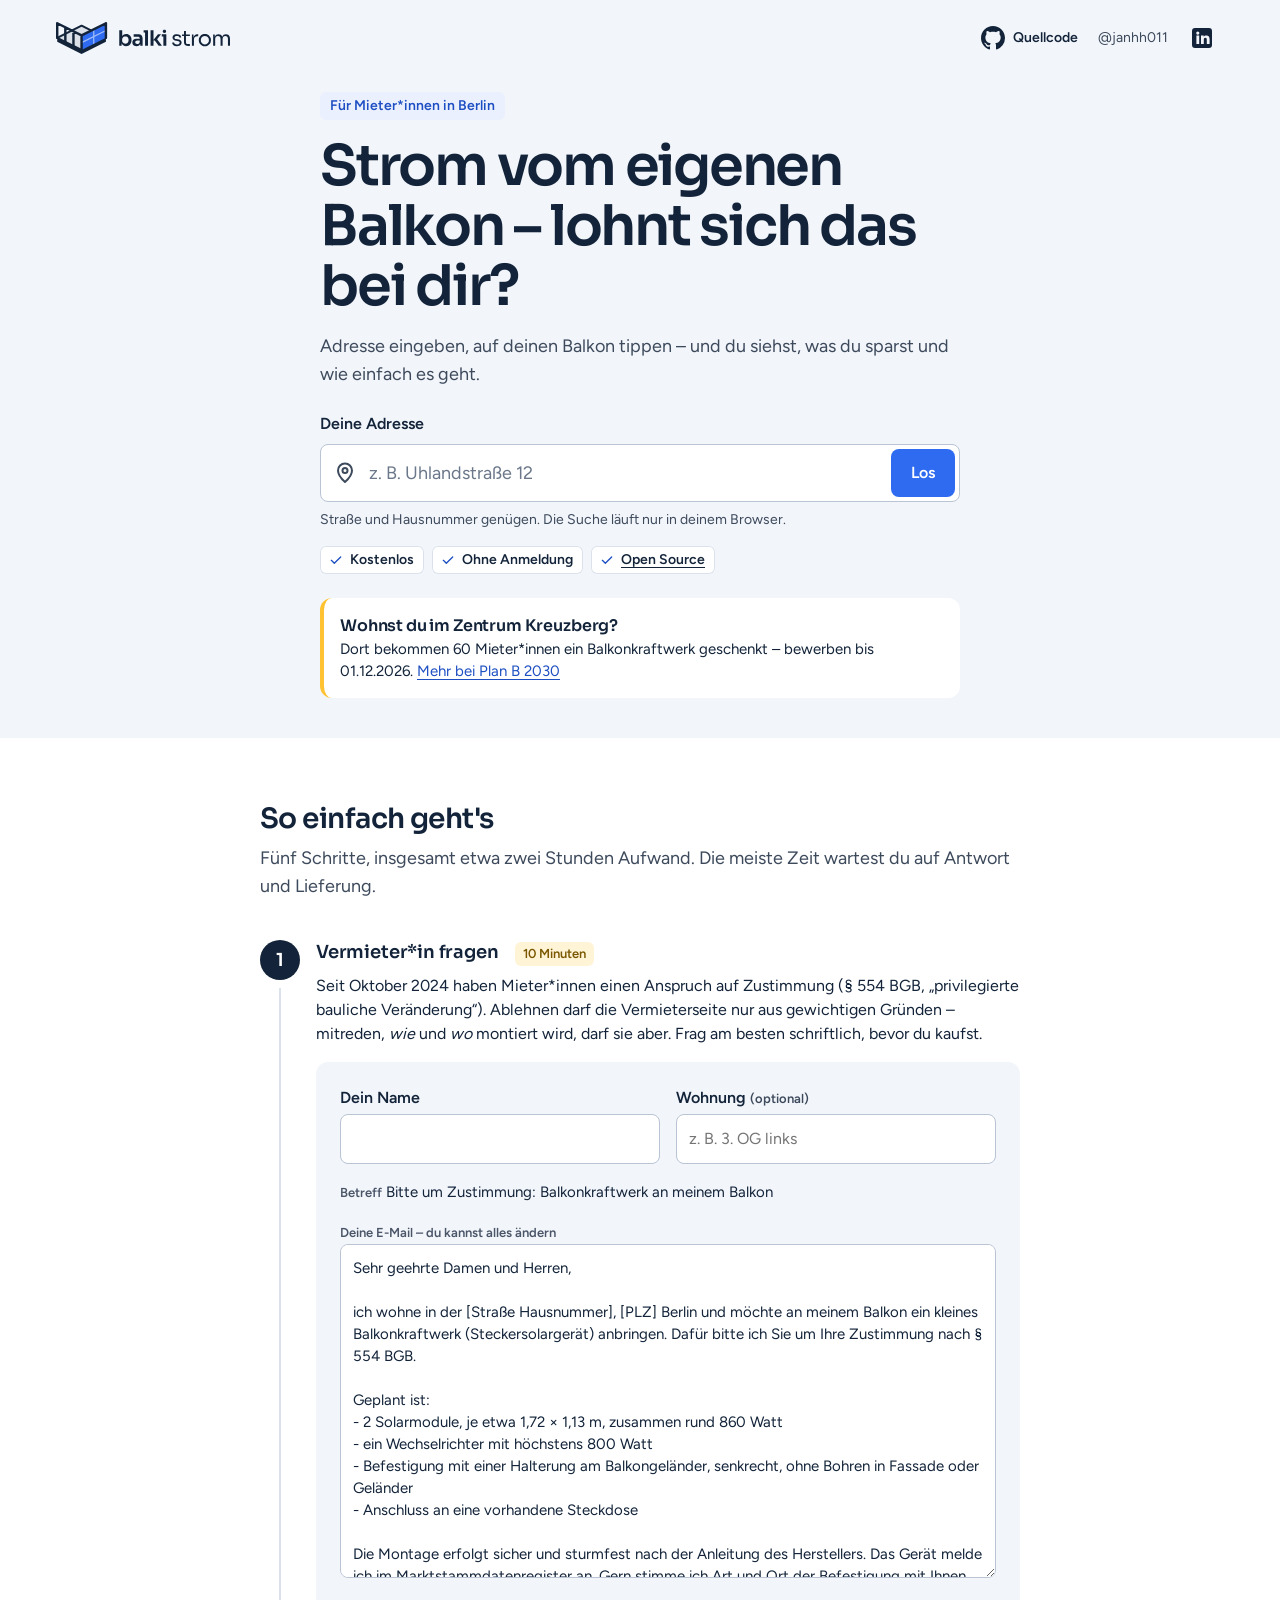
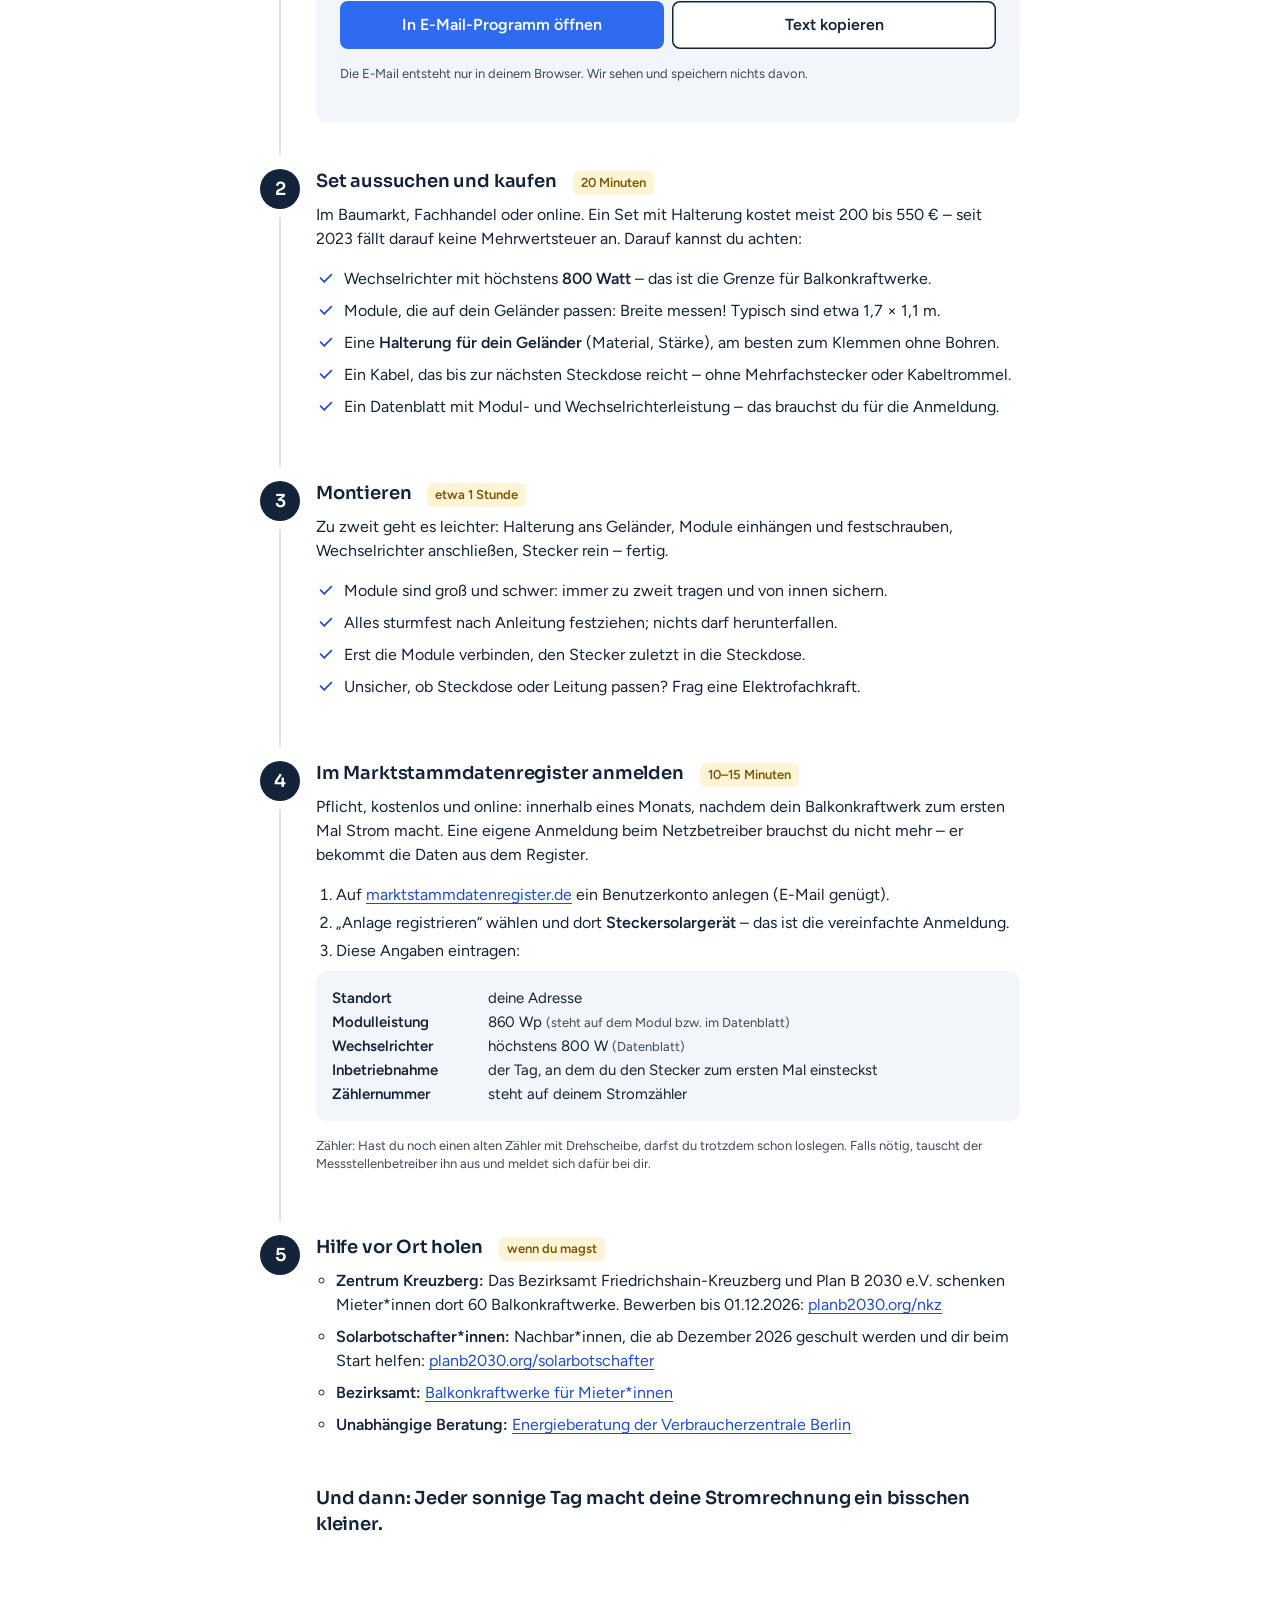
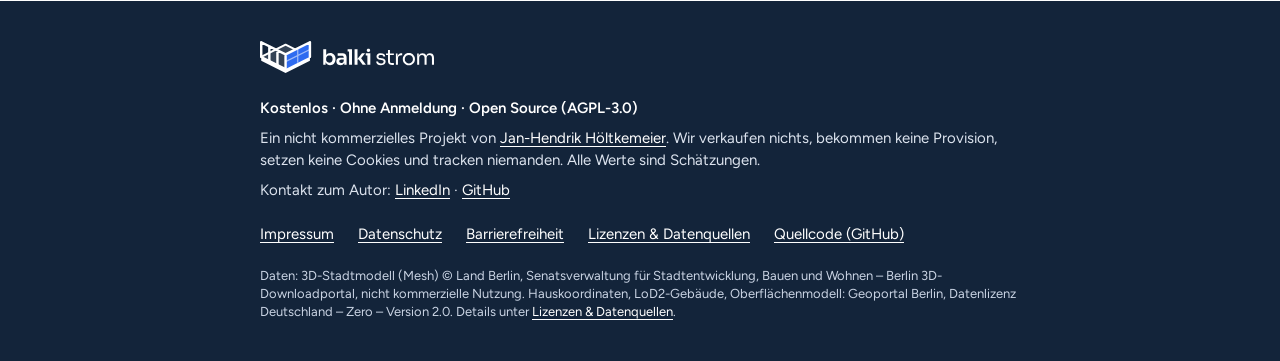
==== commit f1ba92fd: "Styleguide exakt umgesetzt, LinkedIn, Viewer-Rückmeldungen - Logo/Bildmarke aus den Vektorformen des" ====
--- a/web/index.html
+++ b/web/index.html
@@ -8,7 +8,9 @@
 <title>balki strom – Solarstrom vom eigenen Balkon</title>
 <meta name="description" content="Adresse eingeben, Balkon antippen: Wir zeigen dir, wie viel Strom und Geld ein Balkonkraftwerk an deinem Berliner Balkon bringt – und wie einfach es geht. Kostenlos, ohne Anmeldung, ohne Tracking.">
 <meta name="theme-color" content="#F2F5FA">
-<link rel="icon" href="data:image/svg+xml,%3Csvg xmlns='http://www.w3.org/2000/svg' viewBox='0 0 32 32'%3E%3Crect width='32' height='32' rx='7' fill='%23F2F5FA'/%3E%3Cpath d='M5 21l11 6 11-6-11-6z' fill='%2313243A'/%3E%3Cpath d='M9 18V8l14-4v10z' fill='%232E6BF0'/%3E%3C/svg%3E">
+<link rel="icon" href="favicon.svg" type="image/svg+xml">
+<link rel="icon" href="favicon-32.png" type="image/png" sizes="32x32">
+<link rel="apple-touch-icon" href="apple-touch-icon.png">
 <link rel="preload" href="fonts/figtree-latin-400-normal.woff2" as="font" type="font/woff2" crossorigin>
 <link rel="preload" href="fonts/sora-latin-600-normal.woff2" as="font" type="font/woff2" crossorigin>
 <link rel="stylesheet" href="css/fonts.css">
@@ -20,22 +22,16 @@
 <a class="skip" href="#inhalt">Zum Inhalt springen</a>
 
 <header class="kopf">
-  <a class="logo" href="./" aria-label="balki strom – Startseite">
-    <svg viewBox="0 0 40 40" width="36" height="36" aria-hidden="true" focusable="false">
-      <path d="M4 27 20 36l16-9-16-9z" fill="#13243A"/>
-      <path d="M4 27v3l16 9v-3z" fill="#0b1726"/>
-      <path d="M36 27v3l-16 9v-3z" fill="#22344d"/>
-      <path d="M10 25V11l18-7v14z" fill="#2E6BF0"/>
-      <path d="M16 22.6V8.7M22 20.3V6.4M10 18l18-7" stroke="#fff" stroke-width="1" stroke-opacity=".55"/>
-    </svg>
-    <span class="wortmarke">balki strom</span>
-  </a>
-  <nav class="kopf-nav" aria-label="Projekt auf GitHub">
-    <a class="kopf-code" href="https://github.com/janhh011/balki_strom" target="_blank" rel="noopener noreferrer">
-      <svg viewBox="0 0 16 16" width="20" height="20" aria-hidden="true" focusable="false"><path fill="currentColor" d="M8 0C3.58 0 0 3.58 0 8c0 3.54 2.29 6.53 5.47 7.59.4.07.55-.17.55-.38 0-.19-.01-.82-.01-1.49-2.01.37-2.53-.49-2.69-.94-.09-.23-.48-.94-.82-1.13-.28-.15-.68-.52-.01-.53.63-.01 1.08.58 1.23.82.72 1.21 1.87.87 2.33.66.07-.52.28-.87.51-1.07-1.78-.2-3.64-.89-3.64-3.95 0-.87.31-1.59.82-2.15-.08-.2-.36-1.02.08-2.12 0 0 .67-.21 2.2.82.64-.18 1.32-.27 2-.27.68 0 1.36.09 2 .27 1.53-1.04 2.2-.82 2.2-.82.44 1.1.16 1.92.08 2.12.51.56.82 1.27.82 2.15 0 3.07-1.87 3.75-3.65 3.95.29.25.54.73.54 1.48 0 1.07-.01 1.93-.01 2.2 0 .21.15.46.55.38A8.01 8.01 0 0 0 16 8c0-4.42-3.58-8-8-8z"/></svg>
-      <span>Quellcode<span class="kopf-code-lang"> auf GitHub</span></span>
+  <a class="logo" href="./"><img src="bilder/logo.svg" alt="balki strom – zur Startseite" width="174" height="32"></a>
+  <nav class="kopf-nav" aria-label="Projekt und Autor">
+    <a class="kopf-link" href="https://github.com/janhh011/balki_strom" target="_blank" rel="noopener noreferrer">
+      <svg viewBox="0 0 16 16" width="24" height="24" aria-hidden="true" focusable="false"><path fill="currentColor" d="M8 0C3.58 0 0 3.58 0 8c0 3.54 2.29 6.53 5.47 7.59.4.07.55-.17.55-.38 0-.19-.01-.82-.01-1.49-2.01.37-2.53-.49-2.69-.94-.09-.23-.48-.94-.82-1.13-.28-.15-.68-.52-.01-.53.63-.01 1.08.58 1.23.82.72 1.21 1.87.87 2.33.66.07-.52.28-.87.51-1.07-1.78-.2-3.64-.89-3.64-3.95 0-.87.31-1.59.82-2.15-.08-.2-.36-1.02.08-2.12 0 0 .67-.21 2.2.82.64-.18 1.32-.27 2-.27.68 0 1.36.09 2 .27 1.53-1.04 2.2-.82 2.2-.82.44 1.1.16 1.92.08 2.12.51.56.82 1.27.82 2.15 0 3.07-1.87 3.75-3.65 3.95.29.25.54.73.54 1.48 0 1.07-.01 1.93-.01 2.2 0 .21.15.46.55.38A8.01 8.01 0 0 0 16 8c0-4.42-3.58-8-8-8z"/></svg>
+      <span class="kopf-text">Quellcode<span class="sr"> von balki strom auf GitHub</span></span>
     </a>
-    <a class="kopf-autor" href="https://github.com/janhh011" target="_blank" rel="noopener noreferrer"><span class="sr">Autor: </span>@janhh011<span class="sr"> auf GitHub</span></a>
+    <a class="kopf-link kopf-autor" href="https://github.com/janhh011" target="_blank" rel="noopener noreferrer"><span class="sr">Autor Jan-Hendrik Höltkemeier auf GitHub: </span>@janhh011</a>
+    <a class="kopf-link kopf-icon" href="https://www.linkedin.com/in/jan-hendrik-h%C3%B6ltkemeier/" target="_blank" rel="noopener noreferrer" aria-label="Jan-Hendrik Höltkemeier auf LinkedIn">
+      <svg viewBox="0 0 24 24" width="24" height="24" aria-hidden="true" focusable="false"><path fill="currentColor" fill-rule="evenodd" d="M5 2h14a3 3 0 0 1 3 3v14a3 3 0 0 1-3 3H5a3 3 0 0 1-3-3V5a3 3 0 0 1 3-3ZM6.4 9.6h2.8V18H6.4ZM7.8 5.5a1.6 1.6 0 1 1 0 3.2 1.6 1.6 0 0 1 0-3.2ZM11 9.6h2.7v1.2c.5-.9 1.5-1.4 2.7-1.4 2.3 0 3.2 1.4 3.2 3.8V18h-2.8v-4.3c0-1.2-.3-2-1.4-2-1.2 0-1.6.9-1.6 2V18H11Z"/></svg>
+    </a>
   </nav>
 </header>
 
@@ -43,7 +39,7 @@
   <!-- 1. Adresse -->
   <section class="start" id="start" aria-labelledby="start-titel">
     <div class="start-in">
-      <p class="eyebrow">Für Mieter*innen in Berlin</p>
+      <p class="eyebrow"><span class="tag tag-blau">Für Mieter*innen in Berlin</span></p>
       <h1 id="start-titel">Strom vom eigenen Balkon – lohnt sich das bei dir?</h1>
       <p class="lead">Adresse eingeben, auf deinen Balkon tippen – und du siehst, was du sparst und wie einfach es geht.</p>
       <form class="suche" id="suche" role="search" autocomplete="off" novalidate>
@@ -90,7 +86,9 @@
           <div class="fortschritt" role="progressbar" aria-labelledby="viewer-ladetext" aria-valuemin="0" aria-valuemax="100" aria-valuenow="0"><span id="viewer-balken"></span></div>
         </div>
         <p class="viewer-tipp" id="viewer-tipp" hidden>Dreh das Haus mit einem Finger, zoom mit zwei. Dann tipp auf deinen Balkon.</p>
-      </div>
+        <p class="viewer-meldung" id="viewer-meldung" role="status" hidden></p>
+      </div>
+      <p class="viewer-hinweis" id="viewer-hinweis" role="status" hidden></p>
       <div class="ohne3d" id="ohne3d" hidden>
         <h3 id="ohne3d-titel">Die 3D-Ansicht geht hier leider nicht</h3>
         <p id="ohne3d-text">Kein Problem – wir können grob schätzen. Wohin zeigt dein Balkon?</p>
@@ -113,12 +111,23 @@
         <button class="btn btn-zweit" type="button" id="nochmal">Noch einmal versuchen</button>
       </div>
       <div data-e="inhalt" hidden>
-        <div class="karte ergebnis-kopf" aria-live="polite" aria-atomic="true">
-          <p class="label" data-e="ort"></p>
-          <h2 id="ergebnis-titel" data-e="titel" tabindex="-1"></h2>
-          <p data-e="unter"></p>
-        </div>
-        <dl class="kpis" data-e="kpis"></dl>
+        <div class="karte ergebnis-karte">
+          <p class="sr" aria-live="polite" aria-atomic="true" data-e="ansage"></p>
+          <div class="ek-kopf">
+            <h2 id="ergebnis-titel" tabindex="-1">Dein Balkon</h2>
+            <span class="tag tag-sonne" data-e="richtung"></span>
+          </div>
+          <p class="ek-ort" data-e="ort"></p>
+          <p class="ek-zahl"><span class="kpi" data-e="spar"></span> <span class="ek-zahl-text" data-e="spartext">Ersparnis pro Jahr</span></p>
+          <div class="ek-balken" aria-hidden="true"><span data-e="balken"></span></div>
+          <p class="klein ek-quote" data-e="quote"></p>
+          <dl class="ek-stats" data-e="kpis"></dl>
+          <p class="ek-tags" data-e="tags"></p>
+          <p class="ek-kosten" data-e="kosten"></p>
+          <p class="ek-unter" data-e="unter" hidden></p>
+          <a class="btn btn-voll" href="#schritte">So einfach geht's weiter</a>
+          <p class="ek-link"><a href="#rechnung" id="link-rechnung">So rechnen wir&nbsp;→</a></p>
+        </div>
         <p class="lang" data-e="lang"></p>
         <ul class="hinweise" data-e="hinweise" hidden></ul>
 
@@ -168,7 +177,6 @@
             <p class="klein">Wir verkaufen nichts und bekommen keine Provision. Alle Werte sind Schätzungen, keine Zusage.</p>
           </div>
         </details>
-        <p class="weiter"><a class="btn" href="#schritte">So einfach geht's weiter</a></p>
       </div>
     </section>
   </div>
@@ -248,9 +256,11 @@
 
 <footer class="fuss">
   <div class="fuss-in">
+    <img class="fuss-logo" src="bilder/logo-dunkel.svg" alt="balki strom" width="174" height="32">
     <h2 class="sr">Über das Projekt</h2>
-    <p class="fuss-claim"><b>balki strom</b> · Kostenlos · Ohne&nbsp;Anmeldung · Open&nbsp;Source (AGPL-3.0)</p>
+    <p class="fuss-claim">Kostenlos · Ohne&nbsp;Anmeldung · Open&nbsp;Source (AGPL-3.0)</p>
     <p class="fuss-text">Ein nicht kommerzielles Projekt von <a href="https://github.com/janhh011" target="_blank" rel="noopener noreferrer">Jan-Hendrik Höltkemeier</a>. Wir verkaufen nichts, bekommen keine Provision, setzen keine Cookies und tracken niemanden. Alle Werte sind Schätzungen.</p>
+    <p class="fuss-person">Kontakt zum Autor: <a href="https://www.linkedin.com/in/jan-hendrik-h%C3%B6ltkemeier/" target="_blank" rel="noopener noreferrer">LinkedIn</a> · <a href="https://github.com/janhh011" target="_blank" rel="noopener noreferrer">GitHub</a></p>
     <nav aria-label="Rechtliches und Projekt">
       <ul class="fuss-nav">
         <li><a href="impressum.html">Impressum</a></li>
--- a/web/css/app.css
+++ b/web/css/app.css
@@ -1,4 +1,5 @@
-/* balki strom – Styleguide „Solar Blue“ (docs/STYLEGUIDE.md). Mobil zuerst, 8-px-Raster. */
+/* balki strom – Styleguide „Solar Blue“ v1.0 (docs/STYLEGUIDE_Solar-Blue.pdf). Mobil zuerst, 8-px-Raster.
+   Maße aus dem PDF übernommen (PDF-Punkt × 4/3 = CSS-Pixel). */
 :root {
   --navy: #13243A;
   --solar-blue: #2E6BF0;
@@ -10,13 +11,17 @@
   --ersparnis-text: #0B6B49;
   --sonne-tint: #FFF4D6;
   --weiss: #fff;
-  --text-2: #42526A;          /* Sekundärtext auf Weiß/Mist: 7,6 : 1 */
-  --linie: #D5DDEA;
-  --blue-dunkel: #1F55CC;     /* Hover */
+  /* Textfarben aus dem PDF */
+  --text-2: #3D4A5C;          /* Sekundärtext (Fließtext grau, Kennzahl-Label) – 8,9 : 1 auf Weiß */
+  --label: #4A5568;           /* kleine Labels – 7,5 : 1 auf Weiß */
+  --link: #1E4FC2;            /* Textlinks, Text auf Blue 10 % – 6,6 : 1 auf Weiß */
+  --sonne-text: #7A5800;      /* Text auf Sonne-Tint – 6,2 : 1 */
+  --linie: #DCE2EC;           /* Kartenrand, Trennlinien */
+  --feld-rand: #B9C4D4;       /* Eingabefeld-Rand (≥ 3 : 1 zur Fläche nicht nötig, Fokus ist blau) */
+  --blue-dunkel: #1E4FC2;     /* Hover Primärbutton */
   --fehler: #A4262C;
-  --r-feld: 8px; --r-karte: 12px; --r-klein: 6px;
+  --r-klein: 6px; --r-feld: 8px; --r-karte: 12px; --r-icon: 22px;
   --s1: 4px; --s2: 8px; --s3: 16px; --s4: 24px; --s5: 40px; --s6: 64px;
-  --schatten: 0 1px 2px rgba(19, 36, 58, .06), 0 4px 16px rgba(19, 36, 58, .06);
   --sora: 'Sora', system-ui, sans-serif;
   --figtree: 'Figtree', system-ui, -apple-system, 'Segoe UI', sans-serif;
   color-scheme: light;
@@ -25,58 +30,76 @@
 html { -webkit-text-size-adjust: 100%; scroll-behavior: smooth; }
 @media (prefers-reduced-motion: reduce) { html { scroll-behavior: auto; } *, *::before, *::after { animation-duration: .01ms !important; transition: none !important; } }
 body { margin: 0; background: var(--mist); color: var(--navy); font: 400 16px/24px var(--figtree); overflow-wrap: break-word; }
+
+/* Typo-Skala (PDF 03): Display 64/64 −4 % · H1 40/44 −3 % · H2 28/34 −2 % · KPI 48 tabellarisch · Text 16/24 · Label 13/18 */
 h1, h2, h3 { font-family: var(--sora); font-weight: 600; margin: 0; }
-h1 { font-size: 30px; line-height: 36px; letter-spacing: -.03em; }
+h1 { font-size: 32px; line-height: 36px; letter-spacing: -.03em; }
 h2 { font-size: 24px; line-height: 30px; letter-spacing: -.02em; }
 h3 { font-size: 18px; line-height: 24px; letter-spacing: -.01em; }
-@media (min-width: 720px) { h1 { font-size: 40px; line-height: 44px; } h2 { font-size: 28px; line-height: 34px; } }
+@media (min-width: 480px) { h1 { font-size: 40px; line-height: 44px; } h2 { font-size: 28px; line-height: 34px; } }
+.display { font: 600 40px/44px var(--sora); letter-spacing: -.03em; }
+@media (min-width: 1000px) { .display { font-size: 64px; line-height: 64px; letter-spacing: -.04em; } }
 p { margin: 0 0 var(--s3); }
-a { color: var(--solar-blue); text-underline-offset: 2px; }
-a:hover { color: var(--blue-dunkel); }
+a { color: var(--link); text-underline-offset: 3px; text-decoration-thickness: 1px; }
+a:hover { color: var(--navy); }
 :focus-visible { outline: 3px solid var(--solar-blue); outline-offset: 2px; border-radius: 4px; }
 [hidden] { display: none !important; }
 .sr { position: absolute; width: 1px; height: 1px; overflow: hidden; clip: rect(0 0 0 0); white-space: nowrap; }
 .skip { position: absolute; left: var(--s2); top: -48px; background: var(--navy); color: #fff; padding: var(--s2) var(--s3); border-radius: var(--r-feld); z-index: 10; }
 .skip:focus { top: var(--s2); color: #fff; }
 .klein { font-size: 13px; line-height: 18px; color: var(--text-2); }
-.label { font: 600 13px/18px var(--figtree); color: var(--text-2); margin: 0 0 var(--s1); }
-
-/* Buttons */
-.btn { display: inline-flex; align-items: center; justify-content: center; gap: var(--s2); min-height: 48px; padding: 12px 20px;
+.label { font: 600 13px/18px var(--figtree); color: var(--label); margin: 0 0 var(--s1); }
+.lead { font-size: 18px; line-height: 28px; color: var(--text-2); }
+
+/* Buttons (PDF 04): primär Solar Blue 48 px, sekundär weiß mit Navy-Rand, Textlink */
+.btn { display: inline-flex; align-items: center; justify-content: center; gap: var(--s2); min-height: 48px; padding: 12px 24px;
   background: var(--solar-blue); color: #fff; border: 0; border-radius: var(--r-feld); font: 600 16px/24px var(--figtree);
   text-decoration: none; cursor: pointer; }
 .btn:hover { background: var(--blue-dunkel); color: #fff; }
-.btn-zweit { background: var(--weiss); color: var(--solar-blue); box-shadow: inset 0 0 0 2px var(--solar-blue); }
-.btn-zweit:hover { background: var(--blue-10); color: var(--blue-dunkel); }
-.link { background: none; border: 0; padding: 0; color: var(--solar-blue); font: inherit; text-decoration: underline; text-underline-offset: 2px; cursor: pointer; min-height: 32px; }
+.btn-zweit { background: var(--weiss); color: var(--navy); box-shadow: inset 0 0 0 1.5px var(--navy); }
+.btn-zweit:hover { background: var(--mist); color: var(--navy); }
+.btn-voll { display: flex; width: 100%; }
+.link { background: none; border: 0; padding: 0; color: var(--link); font: inherit; text-decoration: underline; text-underline-offset: 3px; text-decoration-thickness: 1px; cursor: pointer; min-height: 32px; }
+.link:hover { color: var(--navy); }
+
+/* Tags (PDF 04): 29 px hoch, Radius 6, Tint-Fläche + dunkle Schrift */
+.tag { display: inline-flex; align-items: center; gap: 6px; min-height: 28px; padding: 3px 10px; border-radius: var(--r-klein); font: 600 14px/20px var(--figtree); white-space: nowrap; }
+.tag-blau { background: var(--blue-10); color: var(--link); }
+.tag-sonne { background: var(--sonne-tint); color: var(--sonne-text); }
+.tag-gruen { background: var(--ersparnis-tint); color: var(--ersparnis-text); }
 
 /* Kopf */
-.kopf { display: flex; align-items: center; justify-content: space-between; gap: var(--s3); padding: var(--s2) var(--s3); max-width: 1200px; margin: 0 auto; }
-.logo { display: inline-flex; align-items: center; gap: var(--s2); color: var(--navy); text-decoration: none; }
-.wortmarke { font: 600 20px/24px var(--sora); letter-spacing: -.03em; }
-.kopf-code { display: inline-flex; align-items: center; gap: 6px; font-size: 14px; color: var(--navy); text-decoration: none; padding: 6px 10px; border-radius: var(--r-feld); min-height: 40px; }
-.kopf-code:hover { background: var(--blue-10); color: var(--navy); }
-.kopf-code-lang { display: none; }
-@media (min-width: 560px) { .kopf-code-lang { display: inline; } }
+.kopf { display: flex; align-items: center; justify-content: space-between; gap: var(--s2); padding: var(--s3); max-width: 1200px; margin: 0 auto; }
+.logo { display: inline-flex; flex: none; padding: 4px 0; border-radius: var(--r-klein); }
+.logo img { display: block; width: 156px; height: auto; }
+@media (min-width: 400px) { .logo img { width: 174px; } }
+.kopf-nav { display: flex; align-items: center; gap: var(--s1); flex: none; }
+.kopf-link { display: inline-flex; align-items: center; gap: var(--s2); min-height: 44px; min-width: 44px; justify-content: center; padding: 6px 8px;
+  border-radius: var(--r-feld); font: 600 14px/20px var(--figtree); color: var(--navy); text-decoration: none; }
+.kopf-link:hover { background: var(--blue-10); color: var(--navy); }
+.kopf-link svg { flex: none; }
+.kopf-text, .kopf-autor { display: none; }
+@media (min-width: 600px) { .kopf-text { display: inline; } }
+@media (min-width: 760px) { .kopf-autor { display: inline-flex; color: var(--text-2); font-weight: 400; } }
 
 /* 1. Start */
-.start { padding: var(--s4) var(--s3) var(--s5); }
+.start { padding: var(--s3) var(--s3) var(--s5); }
 .start-in { max-width: 640px; margin: 0 auto; }
-.eyebrow { font: 600 13px/18px var(--figtree); color: var(--solar-blue); text-transform: uppercase; letter-spacing: .06em; margin-bottom: var(--s2); }
+.eyebrow { margin: 0 0 var(--s3); }
 .start h1 { margin-bottom: var(--s3); }
-.lead { font-size: 18px; line-height: 26px; color: var(--text-2); }
+@media (min-width: 1000px) { .start h1 { font-size: 56px; line-height: 60px; letter-spacing: -.04em; } }
 .suche { position: relative; margin-top: var(--s4); }
 .suche-label { display: block; font: 600 16px/24px var(--figtree); margin-bottom: var(--s2); }
-.suche-feld { display: flex; align-items: center; gap: var(--s2); background: var(--weiss); border: 2px solid var(--linie); border-radius: var(--r-karte); padding: 6px 6px 6px 12px; box-shadow: var(--schatten); }
+/* Eingabefeld (PDF 04): weiß, 1,5 px Rand, Radius 8; Fokus: Solar-Blue-Rand + 4 px Blue-10-Ring */
+.suche-feld { display: flex; align-items: center; gap: var(--s2); background: var(--weiss); border: 1.5px solid var(--feld-rand); border-radius: var(--r-feld); padding: 4px 4px 4px 12px; }
 .suche-feld:focus-within { border-color: var(--solar-blue); box-shadow: 0 0 0 4px var(--blue-10); }
 .suche-icon { width: 24px; height: 24px; color: var(--text-2); flex: none; }
-.suche input { flex: 1; min-width: 0; border: 0; background: none; font: 400 18px/24px var(--figtree); color: var(--navy); padding: 10px 4px; outline: none; }
-.suche input::placeholder { color: #6B7A8F; }
-.suche .btn { flex: none; padding: 12px 18px; }
-.suche-hilfe { font-size: 13px; line-height: 18px; color: var(--text-2); margin: var(--s2) 0 0; }
-.vorschlaege { position: absolute; left: 0; right: 0; top: calc(100% - 22px); z-index: 5; list-style: none; margin: 0; padding: var(--s1);
-  background: var(--weiss); border: 1px solid var(--linie); border-radius: var(--r-karte); box-shadow: 0 12px 32px rgba(19, 36, 58, .16); max-height: 340px; overflow: auto; }
-.suche-label + .suche-feld + .vorschlaege { top: 92px; }
+.suche input { flex: 1; min-width: 0; border: 0; background: none; font: 400 18px/24px var(--figtree); color: var(--navy); padding: 12px 4px; outline: none; }
+.suche input::placeholder { color: #6B778A; }
+.suche .btn { flex: none; padding: 12px 20px; }
+.suche-hilfe { font-size: 14px; line-height: 20px; color: var(--text-2); margin: var(--s2) 0 0; }
+.vorschlaege { position: absolute; left: 0; right: 0; top: 92px; z-index: 5; list-style: none; margin: 0; padding: var(--s1);
+  background: var(--weiss); border: 1px solid var(--linie); border-radius: var(--r-karte); box-shadow: 0 12px 32px rgba(19, 36, 58, .14); max-height: 340px; overflow: auto; }
 .vorschlaege li { padding: 10px 12px; border-radius: var(--r-feld); }
 .vorschlaege [role=option] { display: flex; justify-content: space-between; align-items: baseline; gap: var(--s2); cursor: pointer; min-height: 44px; }
 .vorschlaege [role=option]:hover, .vorschlaege [aria-selected=true] { background: var(--blue-10); }
@@ -84,14 +107,15 @@
 .v-str { font-weight: 600; }
 .v-ort { font-size: 13px; color: var(--text-2); white-space: nowrap; }
 .vorschlaege .info { color: var(--text-2); font-size: 15px; line-height: 22px; }
-.vertrauen { display: flex; flex-wrap: wrap; gap: var(--s2) var(--s3); list-style: none; padding: 0; margin: var(--s3) 0 0; font: 600 14px/20px var(--figtree); color: var(--navy); }
-.vertrauen li { display: inline-flex; align-items: center; gap: 6px; }
-.vertrauen svg { width: 18px; height: 18px; color: var(--ersparnis-text); flex: none; }
+/* Vertrauenszeile: drei ruhige Tags */
+.vertrauen { display: flex; flex-wrap: wrap; gap: var(--s2); list-style: none; padding: 0; margin: var(--s3) 0 0; }
+.vertrauen li { display: inline-flex; align-items: center; gap: 6px; min-height: 28px; padding: 3px 10px 3px 8px; border-radius: var(--r-klein);
+  background: var(--weiss); box-shadow: inset 0 0 0 1px var(--linie); font: 600 14px/20px var(--figtree); color: var(--navy); }
+.vertrauen svg { width: 16px; height: 16px; color: var(--link); flex: none; }
 .vertrauen a { color: var(--navy); }
-.gebiet { font-size: 13px; line-height: 18px; color: var(--text-2); margin: var(--s3) 0 0; }
-.hinweis-nkz { margin-top: var(--s4); padding: var(--s3); background: var(--sonne-tint); border-radius: var(--r-karte); font-size: 15px; line-height: 22px; }
-.hinweis-nkz b { display: block; font-family: var(--sora); font-weight: 600; }
-.hinweis-nkz a { color: var(--navy); font-weight: 600; }
+.gebiet { font-size: 14px; line-height: 20px; color: var(--text-2); margin: var(--s3) 0 0; }
+.hinweis-nkz { margin-top: var(--s4); padding: var(--s3); background: var(--weiss); border-radius: var(--r-karte); border-left: 4px solid var(--sonne); font-size: 15px; line-height: 22px; }
+.hinweis-nkz b { display: block; font: 600 16px/24px var(--sora); letter-spacing: -.01em; }
 
 /* Arbeitsbereich: Haus + Ergebnis */
 .arbeit { padding: 0 var(--s3) var(--s5); max-width: 1200px; margin: 0 auto; display: grid; gap: var(--s4); }
@@ -107,74 +131,84 @@
 .haus-kopf { display: flex; justify-content: space-between; align-items: flex-end; gap: var(--s3); margin-bottom: var(--s3); }
 .haus-kopf h2:focus { outline: none; }
 .haus-kopf .link { white-space: nowrap; flex: none; }
-.viewer-rahmen { position: relative; border-radius: var(--r-karte); overflow: hidden; background: #DCE4F0; height: 58vh; min-height: 300px; max-height: 640px; box-shadow: var(--schatten); }
+.viewer-rahmen { position: relative; border-radius: var(--r-karte); overflow: hidden; background: #DCE4F0; height: 58vh; min-height: 300px; max-height: 640px; }
 @media (min-width: 1000px) { .viewer-rahmen { height: 70vh; } }
 .viewer { position: absolute; inset: 0; touch-action: none; }
 .viewer-laden { position: absolute; inset: 0; display: flex; flex-direction: column; align-items: center; justify-content: center; gap: var(--s3); background: rgba(242, 245, 250, .92); padding: var(--s4); text-align: center; }
 .viewer-laden p { margin: 0; font-weight: 600; }
 .fortschritt { width: min(240px, 80%); height: 8px; border-radius: 4px; background: var(--blue-10); overflow: hidden; }
 .fortschritt span { display: block; height: 100%; width: 0; background: var(--solar-blue); transition: width .2s; }
-.viewer-tipp { position: absolute; left: var(--s2); right: var(--s2); bottom: var(--s2); margin: 0; padding: var(--s2) var(--s3); background: rgba(19, 36, 58, .86); color: #fff; border-radius: var(--r-feld); font-size: 14px; line-height: 20px; text-align: center; pointer-events: none; }
+.viewer-tipp { position: absolute; left: var(--s2); right: var(--s2); bottom: var(--s2); margin: 0; padding: var(--s2) var(--s3); background: rgba(19, 36, 58, .88); color: #fff; border-radius: var(--r-feld); font-size: 14px; line-height: 20px; text-align: center; pointer-events: none; }
+.viewer-meldung { position: absolute; left: 50%; top: var(--s3); transform: translateX(-50%); width: max-content; max-width: calc(100% - 32px); margin: 0;
+  padding: var(--s2) var(--s3); background: var(--sonne-tint); color: var(--navy); border-radius: var(--r-feld); border-left: 4px solid var(--sonne);
+  font-size: 15px; line-height: 22px; font-weight: 600; box-shadow: 0 4px 16px rgba(19, 36, 58, .12); pointer-events: none; }
+.viewer-hinweis { margin: var(--s2) 0 0; padding: var(--s2) var(--s3); background: var(--weiss); border-left: 4px solid var(--sonne); border-radius: var(--r-feld); font-size: 15px; line-height: 22px; }
 .haus-fuss { margin: var(--s2) 0 0; font-size: 14px; }
-.ohne3d { background: var(--weiss); border-radius: var(--r-karte); padding: var(--s4) var(--s3); box-shadow: var(--schatten); }
+.ohne3d { background: var(--weiss); border-radius: var(--r-karte); padding: var(--s4); }
 .ohne3d h3 { margin-bottom: var(--s2); }
 
-/* Chips / Segmente (echte Radiobuttons) */
+/* Auswahl (echte Radiobuttons, gestaltet wie Segmente) */
 .chips, .seg { display: flex; flex-wrap: wrap; gap: var(--s2); }
 .seg label, .chips label { position: relative; }
 .seg input, .chips input { position: absolute; opacity: 0; inset: 0; margin: 0; cursor: pointer; }
-.seg span, .chips span { display: inline-flex; align-items: center; justify-content: center; min-height: 44px; min-width: 48px; padding: 8px 14px; border-radius: var(--r-feld);
-  background: var(--weiss); box-shadow: inset 0 0 0 1.5px var(--linie); font-weight: 600; font-size: 15px; cursor: pointer; }
+.seg span, .chips span { display: inline-flex; align-items: center; justify-content: center; min-height: 44px; min-width: 48px; padding: 8px 16px; border-radius: var(--r-feld);
+  background: var(--weiss); box-shadow: inset 0 0 0 1.5px var(--feld-rand); font-weight: 600; font-size: 15px; cursor: pointer; }
 .seg input:checked + span, .chips input:checked + span { background: var(--blue-10); box-shadow: inset 0 0 0 2px var(--solar-blue); color: var(--navy); }
 .seg input:focus-visible + span, .chips input:focus-visible + span { outline: 3px solid var(--solar-blue); outline-offset: 2px; }
 .seg input:disabled + span { opacity: .5; cursor: progress; }
 
-/* Ergebnis */
-.karte { background: var(--weiss); border-radius: var(--r-karte); padding: var(--s4) var(--s3); box-shadow: var(--schatten); margin-bottom: var(--s3); }
-@media (min-width: 720px) { .karte { padding: var(--s4); } }
+/* Karten (PDF 04): weiß, Radius 12, flach; Ergebnis-Karte mit 1-px-Rand */
+.karte { background: var(--weiss); border-radius: var(--r-karte); padding: var(--s4); margin-bottom: var(--s3); }
 .warten-text { margin: 0; }
 .laden { display: flex; align-items: center; gap: var(--s3); font-weight: 600; }
 .spinner { width: 24px; height: 24px; border-radius: 50%; border: 3px solid var(--blue-10); border-top-color: var(--solar-blue); animation: dreh 0.8s linear infinite; flex: none; }
 @keyframes dreh { to { transform: rotate(360deg); } }
-.fehler { box-shadow: inset 4px 0 0 var(--fehler), var(--schatten); }
-.ergebnis-kopf { background: var(--ersparnis-tint); box-shadow: none; }
-.ergebnis-kopf h2 { font-size: 26px; line-height: 34px; margin-bottom: var(--s2); }
-.ergebnis-kopf h2:focus { outline: none; }
-.ergebnis-kopf p:last-child { margin: 0; }
-.kpi-zahl { display: inline-block; font-size: 44px; line-height: 52px; color: var(--ersparnis-text); font-variant-numeric: tabular-nums; letter-spacing: -.03em; white-space: nowrap; }
-@media (min-width: 720px) { .kpi-zahl { font-size: 48px; } }
-.kpis { display: grid; grid-template-columns: 1fr 1fr; gap: var(--s2); margin: 0 0 var(--s3); }
-.kpi { background: var(--weiss); border-radius: var(--r-karte); padding: var(--s3); box-shadow: var(--schatten); min-width: 0; }
-.kpi:first-child { grid-column: 1 / -1; }
-.kpi dt { font: 600 13px/18px var(--figtree); color: var(--text-2); }
-.kpi dd { margin: 0; }
-.kpi-wert { display: block; font: 600 22px/30px var(--sora); font-variant-numeric: tabular-nums; letter-spacing: -.02em; }
-.kpi:first-child .kpi-wert { font-size: 28px; line-height: 36px; }
-.kpi-sub { display: block; font-size: 13px; line-height: 18px; color: var(--text-2); }
-.kpi-gruen { background: var(--ersparnis-tint); box-shadow: none; }
-.kpi-gruen .kpi-wert { color: var(--ersparnis-text); }
+.fehler { border-left: 4px solid var(--fehler); }
+
+.ergebnis-karte { border: 1px solid var(--linie); padding: var(--s4); }
+@media (min-width: 480px) { .ergebnis-karte { padding: 28px; } }
+.ek-kopf { display: flex; justify-content: space-between; align-items: center; gap: var(--s2); }
+.ek-kopf h2 { font-size: 24px; line-height: 30px; letter-spacing: -.02em; }
+.ek-kopf h2:focus { outline: none; }
+.ek-ort { font: 600 13px/18px var(--figtree); color: var(--label); margin: var(--s1) 0 var(--s3); }
+.ek-zahl { display: flex; flex-wrap: wrap; align-items: baseline; gap: 4px var(--s3); margin: 0 0 var(--s3); }
+.kpi { font: 600 48px/52px var(--sora); font-variant-numeric: tabular-nums; letter-spacing: -.02em; color: var(--navy); white-space: nowrap; }
+.ek-zahl-text { color: var(--text-2); }
+.ek-balken { height: 10px; border-radius: 5px; background: var(--blue-10); overflow: hidden; }
+.ek-balken span { display: block; height: 100%; background: var(--ersparnis); border-radius: 5px 0 0 5px; }
+.ek-quote { margin: var(--s2) 0 var(--s3); }
+.ek-stats { display: grid; grid-template-columns: repeat(3, minmax(0, 1fr)); gap: 12px; margin: 0 0 var(--s3); }
+.ek-stat { background: var(--mist); border-radius: var(--r-feld); padding: 12px; min-width: 0; }
+.ek-stat dt { font-size: 13px; line-height: 18px; color: var(--text-2); }
+.ek-stat dd { margin: 0; font: 600 20px/26px var(--sora); font-variant-numeric: tabular-nums; letter-spacing: -.01em; }
+@media (max-width: 400px) { .ek-stats { grid-template-columns: 1fr 1fr; } .ek-stat:last-child { grid-column: 1 / -1; } }
+.ek-tags { display: flex; flex-wrap: wrap; gap: var(--s2); margin: 0 0 var(--s3); }
+.ek-kosten, .ek-unter { color: var(--text-2); }
+.ek-link { margin: var(--s3) 0 0; text-align: center; }
+
 .lang { font-size: 15px; line-height: 22px; }
 .hinweise { margin: 0 0 var(--s3); padding: var(--s3) var(--s3) var(--s3) 36px; background: var(--sonne-tint); border-radius: var(--r-karte); font-size: 15px; line-height: 22px; }
 .hinweise li + li { margin-top: var(--s1); }
-.wahl { border: 0; margin: 0 0 var(--s3); padding: var(--s3); background: var(--weiss); border-radius: var(--r-karte); box-shadow: var(--schatten); min-width: 0; }
-.wahl legend { font: 600 16px/24px var(--sora); padding: 0; float: left; width: 100%; margin-bottom: var(--s2); }
+.wahl { border: 0; margin: 0 0 var(--s3); padding: var(--s4); background: var(--weiss); border-radius: var(--r-karte); min-width: 0; }
+.wahl legend { font: 600 18px/24px var(--sora); letter-spacing: -.01em; padding: 0; float: left; width: 100%; margin-bottom: var(--s3); }
 .wahl-zeile { display: flex; flex-wrap: wrap; align-items: center; gap: var(--s2) var(--s3); margin-bottom: var(--s2); clear: both; }
 .wahl-name { width: 72px; font-weight: 600; font-size: 15px; }
 .wahl .klein { margin: var(--s2) 0 0; }
-.monate { margin: 0 0 var(--s3); padding: var(--s3); background: var(--weiss); border-radius: var(--r-karte); box-shadow: var(--schatten); }
+.monate { margin: 0 0 var(--s3); padding: var(--s4); background: var(--weiss); border-radius: var(--r-karte); }
 .monate svg { display: block; width: 100%; height: auto; margin-top: var(--s2); }
 .monate .balken { fill: var(--solar-blue); }
 .monate .balken:hover { fill: var(--blue-dunkel); }
 .monate .achse { stroke: var(--linie); stroke-width: 1; }
 .monate .tick { font: 400 11px var(--figtree); fill: var(--text-2); }
 .monate .wert { font: 600 12px var(--sora); fill: var(--navy); }
-.rechnung { background: var(--weiss); border-radius: var(--r-karte); box-shadow: var(--schatten); margin-bottom: var(--s3); }
-.rechnung summary { padding: var(--s3); font: 600 16px/24px var(--sora); cursor: pointer; color: var(--solar-blue); list-style-position: inside; }
-.rechnung-in { padding: 0 var(--s3) var(--s3); }
+.rechnung { background: var(--weiss); border-radius: var(--r-karte); margin-bottom: var(--s3); }
+.rechnung summary { padding: var(--s3) var(--s4); font: 600 16px/24px var(--figtree); cursor: pointer; color: var(--link); text-decoration: underline; text-underline-offset: 3px; text-decoration-thickness: 1px; list-style-position: inside; }
+.rechnung[open] summary { text-decoration: none; color: var(--navy); font-family: var(--sora); font-size: 18px; letter-spacing: -.01em; }
+.rechnung-in { padding: 0 var(--s4) var(--s4); }
 .feld { margin-bottom: var(--s3); }
 .feld label, .feld-name { display: block; font-weight: 600; margin-bottom: var(--s1); }
-.feld input[type=text], .feld input[type=number], textarea { width: 100%; font: 400 16px/24px var(--figtree); color: var(--navy); padding: 10px 12px; border: 1.5px solid var(--linie); border-radius: var(--r-feld); background: var(--weiss); }
-.feld input:focus, textarea:focus { border-color: var(--solar-blue); outline: 3px solid var(--blue-10); outline-offset: 0; }
+.feld input[type=text], .feld input[type=number], textarea { width: 100%; font: 400 16px/24px var(--figtree); color: var(--navy); padding: 12px; border: 1.5px solid var(--feld-rand); border-radius: var(--r-feld); background: var(--weiss); }
+.feld input:focus, textarea:focus { border-color: var(--solar-blue); box-shadow: 0 0 0 4px var(--blue-10); outline: none; }
 .preis-zeile { display: flex; align-items: center; gap: var(--s2); }
 .preis-zeile input[type=number] { width: 112px; font-family: var(--sora); font-weight: 600; }
 .feld .klein { margin: var(--s1) 0 0; }
@@ -182,22 +216,21 @@
 .annahmen dt { color: var(--text-2); font-size: 13px; margin-top: var(--s2); }
 .annahmen dd { margin: 0; }
 @media (min-width: 560px) { .annahmen { grid-template-columns: 140px 1fr; } .annahmen dt { margin-top: 0; } }
-.weiter { margin: var(--s4) 0 0; }
 
 /* 4. Schritte */
-.schritte { background: var(--weiss); padding: var(--s5) var(--s3); }
+.schritte { background: var(--weiss); padding: var(--s6) var(--s3); }
 .schritte-in { max-width: 760px; margin: 0 auto; }
 .schritte h2 { margin-bottom: var(--s2); }
-.liste-schritte { list-style: none; counter-reset: schritt; padding: 0; margin: var(--s4) 0 0; }
+.liste-schritte { list-style: none; counter-reset: schritt; padding: 0; margin: var(--s5) 0 0; }
 .schritt { counter-increment: schritt; position: relative; padding: 0 0 var(--s5) 56px; }
-.schritt::before { content: counter(schritt); position: absolute; left: 0; top: 0; width: 40px; height: 40px; border-radius: 50%; background: var(--solar-blue); color: #fff;
+.schritt::before { content: counter(schritt); position: absolute; left: 0; top: 0; width: 40px; height: 40px; border-radius: 50%; background: var(--navy); color: #fff;
   font: 600 18px/40px var(--sora); text-align: center; }
-.schritt:not(:last-child)::after { content: ''; position: absolute; left: 19px; top: 48px; bottom: 8px; width: 2px; background: var(--blue-10); }
+.schritt:not(:last-child)::after { content: ''; position: absolute; left: 19px; top: 48px; bottom: 8px; width: 2px; background: var(--linie); }
 .schritt-kopf { display: flex; flex-wrap: wrap; align-items: baseline; gap: var(--s1) var(--s3); margin: 6px 0 var(--s2); }
-.dauer { font: 600 13px/18px var(--figtree); background: var(--sonne-tint); color: var(--navy); padding: 2px 8px; border-radius: var(--r-klein); }
+.dauer { font: 600 13px/18px var(--figtree); background: var(--sonne-tint); color: var(--sonne-text); padding: 3px 8px; border-radius: var(--r-klein); }
 .haken { list-style: none; padding: 0; margin: 0 0 var(--s3); }
 .haken li { position: relative; padding-left: 28px; margin-bottom: var(--s2); }
-.haken li::before { content: ''; position: absolute; left: 4px; top: 6px; width: 12px; height: 7px; border-left: 2px solid var(--ersparnis-text); border-bottom: 2px solid var(--ersparnis-text); transform: rotate(-45deg); }
+.haken li::before { content: ''; position: absolute; left: 4px; top: 6px; width: 12px; height: 7px; border-left: 2px solid var(--link); border-bottom: 2px solid var(--link); border-radius: 0 0 0 1px; transform: rotate(-45deg); }
 .unter { padding-left: 20px; margin: 0 0 var(--s2); }
 .unter li { margin-bottom: var(--s1); }
 .mastr { display: grid; grid-template-columns: 1fr; gap: 2px var(--s3); margin: 0 0 var(--s3); padding: var(--s3); background: var(--mist); border-radius: var(--r-karte); font-size: 15px; line-height: 22px; }
@@ -206,6 +239,7 @@
 .mastr dd { margin: 0; }
 @media (min-width: 560px) { .mastr { grid-template-columns: 140px 1fr; } .mastr dt { margin-top: 0; } }
 .mail { background: var(--mist); border-radius: var(--r-karte); padding: var(--s3); margin-top: var(--s3); }
+@media (min-width: 560px) { .mail { padding: var(--s4); } }
 .mail-felder { display: grid; gap: 0 var(--s3); }
 @media (min-width: 560px) { .mail-felder { grid-template-columns: 1fr 1fr; } }
 .mail-betreff { font-size: 15px; }
@@ -215,15 +249,23 @@
 .aktionen .btn { flex: 1 1 200px; }
 .hilfe { padding-left: 20px; margin: 0; }
 .hilfe li { margin-bottom: var(--s2); }
-.ziel { font: 600 18px/26px var(--sora); padding-left: 56px; margin: 0; }
-
-/* Fuß */
-.fuss { background: var(--navy); color: #fff; padding: var(--s5) var(--s3); }
+.ziel { font: 600 18px/26px var(--sora); letter-spacing: -.01em; padding-left: 56px; margin: 0; }
+
+/* Fuß (dunkle Fläche, Logo-Variante auf Navy) */
+.fuss { background: var(--navy); color: #fff; padding: var(--s5) var(--s3); font-size: 15px; line-height: 22px; }
 .fuss-in { max-width: 760px; margin: 0 auto; }
+.fuss-logo { display: block; width: 174px; height: auto; margin: 0 0 var(--s4); }
+.fuss p { margin: 0 0 var(--s2); }
 .fuss a { color: #fff; }
+.fuss a:hover { color: var(--sonne-tint); }
+.fuss :focus-visible { outline-color: var(--sonne); }
 .fuss .klein { color: #C9D3E3; }
-.fuss-titel { font-size: 18px; line-height: 24px; margin-bottom: var(--s2); }
-.fuss-links { margin: 0; }
+.fuss-claim { font-weight: 600; }
+.fuss-text { color: #DCE3EE; }
+.fuss-person { color: #DCE3EE; }
+.fuss-nav { list-style: none; padding: 0; margin: var(--s3) 0; display: flex; flex-wrap: wrap; gap: 0 var(--s4); }
+.fuss-nav a { display: inline-block; padding: 6px 0; }
+.fuss .fuss-daten { margin: 0; }
 
 /* Attrappe des Viewers */
 .attrappe { position: absolute; inset: 0; display: flex; align-items: center; justify-content: center; padding: var(--s3); }
@@ -239,34 +281,10 @@
 .a-modul { fill: var(--solar-blue); stroke: #fff; stroke-width: .8; }
 .a-marker { fill: var(--sonne); stroke: var(--navy); stroke-width: 1.5; }
 
-/* Unterseiten (Impressum, Datenschutz) */
-.seite { max-width: 760px; margin: 0 auto; padding: var(--s4) var(--s3) var(--s5); }
+/* Unterseiten: Impressum, Datenschutz, Barrierefreiheit, Lizenzen */
+.seite { max-width: 760px; margin: 0 auto; padding: var(--s3) var(--s3) var(--s6); }
 .seite h1 { margin-bottom: var(--s4); }
-.seite h2 { margin: var(--s4) 0 var(--s2); font-size: 20px; line-height: 28px; }
-.platzhalter { background: var(--sonne-tint); padding: 0 4px; border-radius: 4px; }
-
-/* Kopf: GitHub-Links (Repo + Profil) */
-.kopf-nav { display: flex; align-items: center; gap: var(--s1); flex: none; }
-.kopf-code svg { flex: none; }
-.kopf-autor { display: none; font-size: 14px; color: var(--text-2); text-decoration: none; padding: 6px 8px; border-radius: var(--r-feld); min-height: 40px; align-items: center; }
-.kopf-autor:hover { background: var(--blue-10); color: var(--navy); }
-@media (min-width: 480px) { .kopf-autor { display: inline-flex; } }
-
-/* Fuß: kompakt */
-.fuss { padding: var(--s4) var(--s3) var(--s5); font-size: 15px; line-height: 22px; }
-.fuss p { margin: 0 0 var(--s2); }
-.fuss-claim { font-weight: 600; }
-.fuss-claim b { font: 600 16px/22px var(--sora); letter-spacing: -.02em; }
-.fuss-text { color: #DCE3EE; }
-.fuss-nav { list-style: none; padding: 0; margin: var(--s3) 0; display: flex; flex-wrap: wrap; gap: 0 var(--s4); }
-.fuss-nav a { display: inline-block; padding: 6px 0; }
-.fuss .fuss-daten { margin: 0; }
-.fuss a:hover { color: var(--sonne-tint); }
-.fuss :focus-visible { outline-color: var(--sonne); }
-
-/* Unterseiten: Impressum, Datenschutz, Barrierefreiheit, Lizenzen */
-.zurueck { display: inline-flex; align-items: center; gap: 6px; margin-bottom: var(--s3); font-weight: 600; text-decoration: none; min-height: 40px; }
-.zurueck:hover { text-decoration: underline; }
+.seite h2 { margin: var(--s5) 0 var(--s2); font-size: 22px; line-height: 28px; }
 .seite h3 { margin: var(--s3) 0 var(--s1); font-size: 16px; line-height: 24px; }
 .seite ul, .seite ol { padding-left: 22px; margin: 0 0 var(--s3); }
 .seite li { margin-bottom: var(--s1); }
@@ -275,10 +293,13 @@
 .seite dl { margin: 0 0 var(--s3); }
 .seite dt { font-weight: 600; margin-top: var(--s2); }
 .seite dd { margin: 0; }
-.kasten { background: var(--weiss); border-radius: var(--r-karte); padding: var(--s3); box-shadow: var(--schatten); margin: 0 0 var(--s3); }
+.zurueck { display: inline-flex; align-items: center; gap: 6px; margin-bottom: var(--s3); font-weight: 600; text-decoration: none; min-height: 44px; }
+.zurueck:hover { text-decoration: underline; }
+.platzhalter { background: var(--sonne-tint); color: var(--sonne-text); padding: 0 4px; border-radius: 4px; }
+.kasten { background: var(--weiss); border-radius: var(--r-karte); padding: var(--s3) var(--s4); margin: 0 0 var(--s3); }
 .kasten > :last-child { margin-bottom: 0; }
-.kasten-hinweis { background: var(--sonne-tint); box-shadow: none; }
-.kasten-gut { background: var(--ersparnis-tint); box-shadow: none; }
+.kasten-hinweis { background: var(--sonne-tint); }
+.kasten-gut { background: var(--weiss); border-left: 4px solid var(--ersparnis); }
 .inhalt-liste { columns: 1; }
 @media (min-width: 560px) { .inhalt-liste { columns: 2; column-gap: var(--s4); } }
 .lizenztext { overflow-wrap: anywhere; font: 400 13px/19px ui-monospace, SFMono-Regular, Menlo, Consolas, monospace; background: var(--weiss); border: 1px solid var(--linie); border-radius: var(--r-feld); padding: var(--s3); margin: 0 0 var(--s3); }
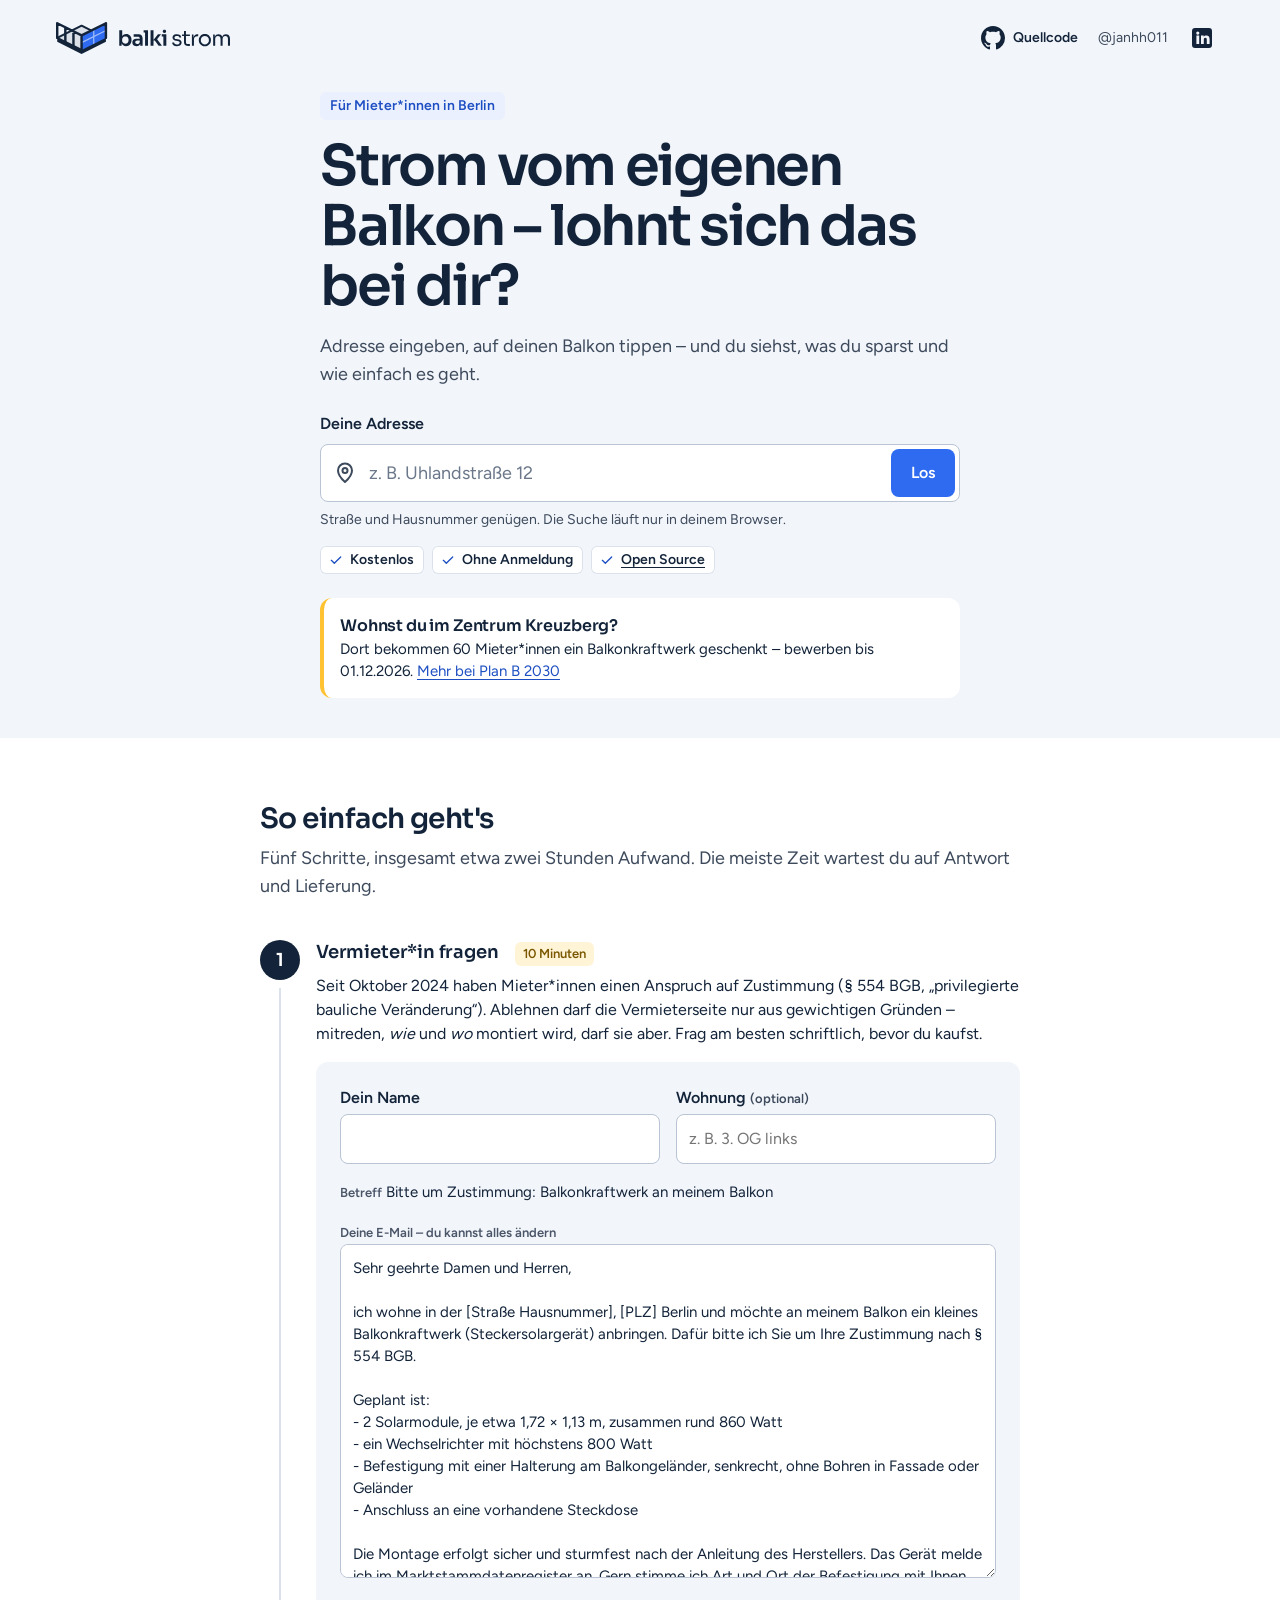
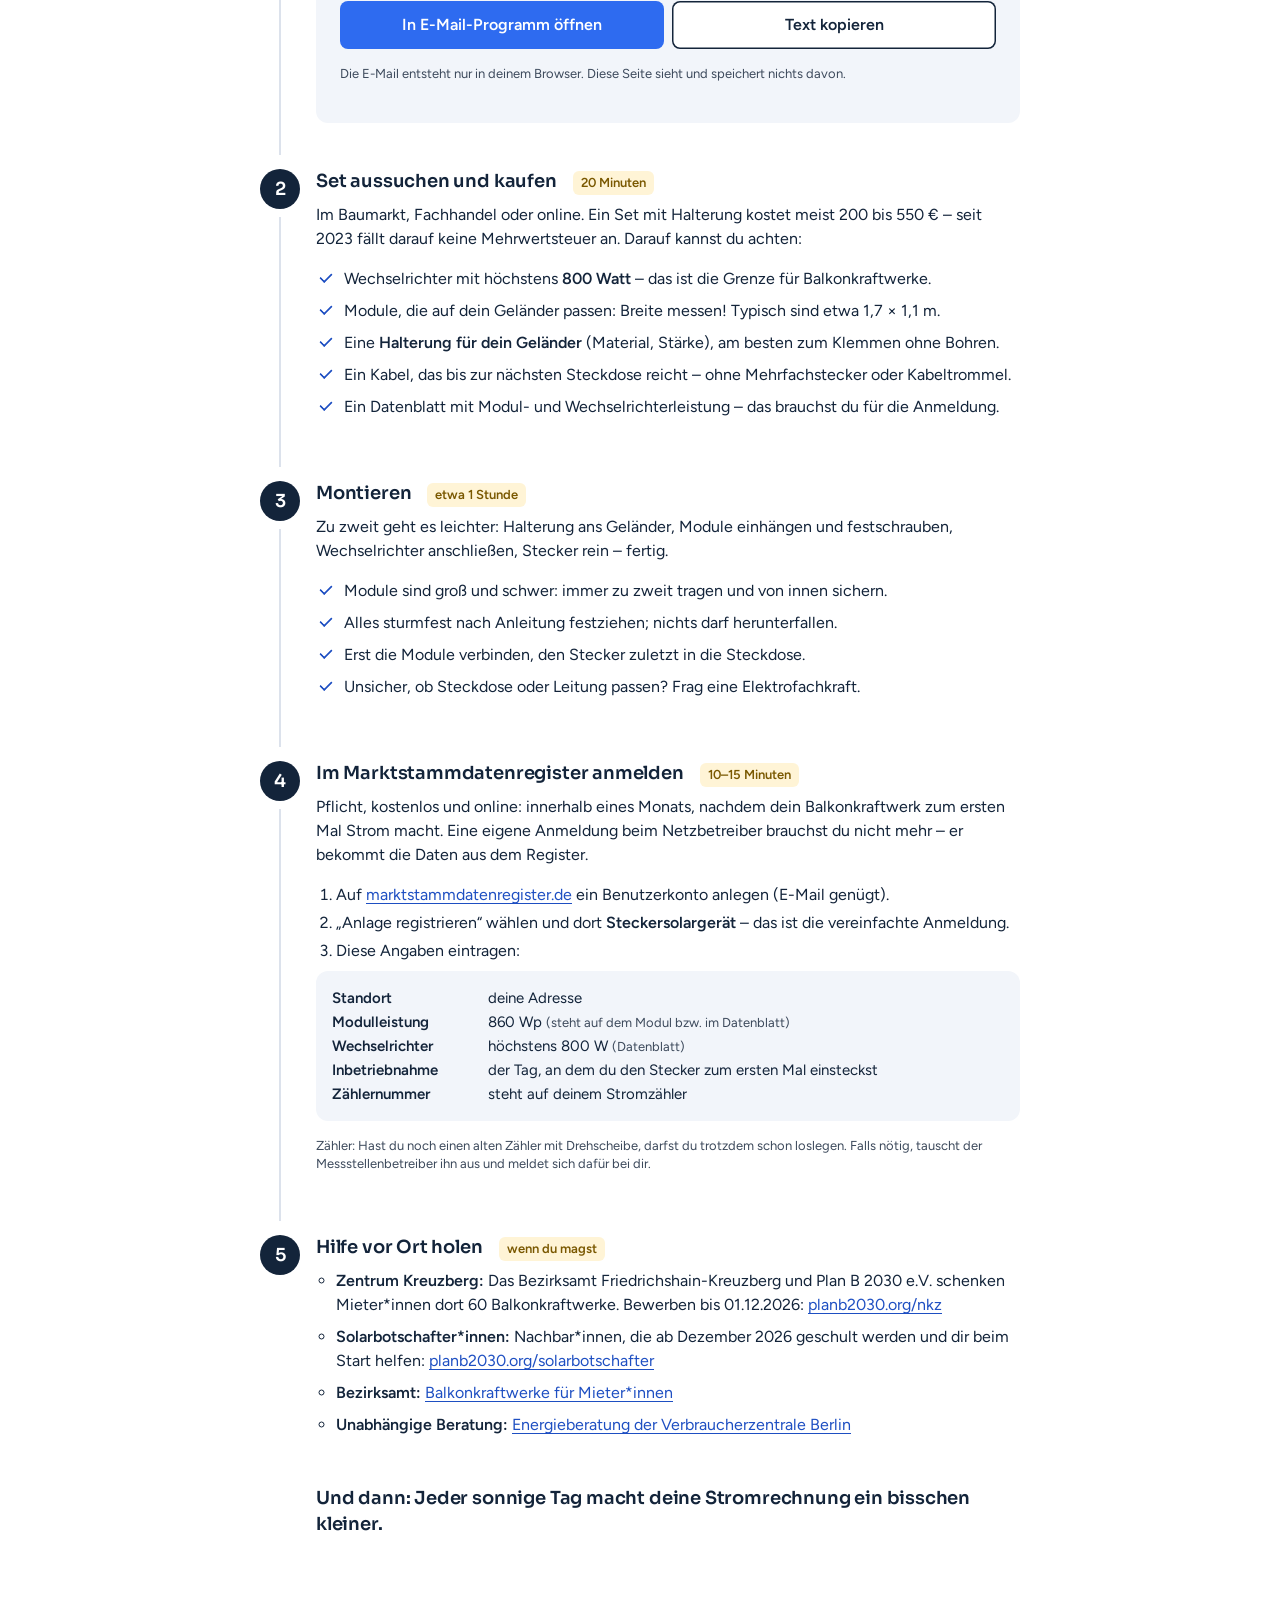
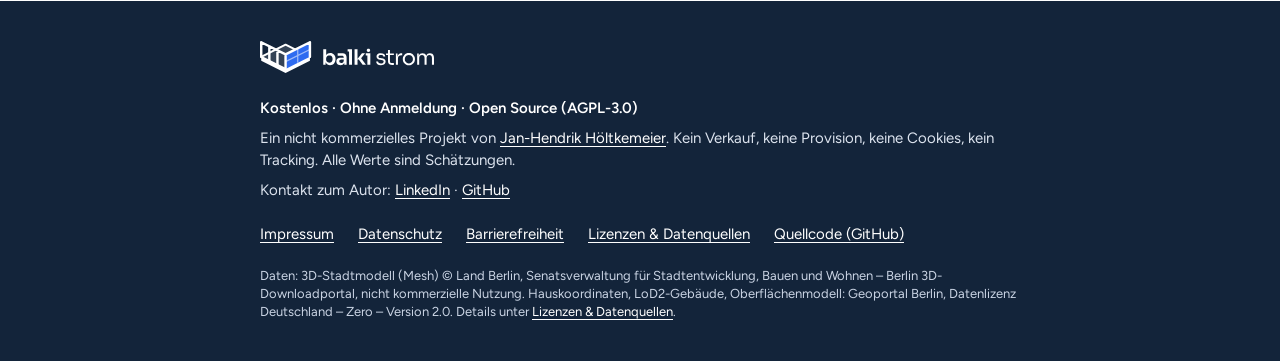
==== commit 6b06c7c9: "Neutrale Tonalität: kein Unternehmens-„wir“ mehr - Seite, Fehlertexte und Rechtsseiten neutral formu" ====
--- a/web/index.html
+++ b/web/index.html
@@ -6,7 +6,7 @@
 <meta http-equiv="Content-Security-Policy" content="default-src 'self'; script-src 'self' 'wasm-unsafe-eval' 'sha256-kaEog0AsPo4/9apXRMvp5eF3zpfBg9ltlJNNm2KUPio='; style-src 'self'; img-src 'self' data: blob:; font-src 'self'; connect-src 'self'; worker-src 'self' blob:; object-src 'none'; base-uri 'none'; form-action 'none'">
 <meta name="referrer" content="no-referrer">
 <title>balki strom – Solarstrom vom eigenen Balkon</title>
-<meta name="description" content="Adresse eingeben, Balkon antippen: Wir zeigen dir, wie viel Strom und Geld ein Balkonkraftwerk an deinem Berliner Balkon bringt – und wie einfach es geht. Kostenlos, ohne Anmeldung, ohne Tracking.">
+<meta name="description" content="Adresse eingeben, Balkon antippen – und du siehst, wie viel Strom und Geld ein Balkonkraftwerk an deinem Berliner Balkon bringt – und wie einfach es geht. Kostenlos, ohne Anmeldung, ohne Tracking.">
 <meta name="theme-color" content="#F2F5FA">
 <link rel="icon" href="favicon.svg" type="image/svg+xml">
 <link rel="icon" href="favicon-32.png" type="image/png" sizes="32x32">
@@ -91,7 +91,7 @@
       <p class="viewer-hinweis" id="viewer-hinweis" role="status" hidden></p>
       <div class="ohne3d" id="ohne3d" hidden>
         <h3 id="ohne3d-titel">Die 3D-Ansicht geht hier leider nicht</h3>
-        <p id="ohne3d-text">Kein Problem – wir können grob schätzen. Wohin zeigt dein Balkon?</p>
+        <p id="ohne3d-text">Kein Problem – eine grobe Schätzung geht trotzdem. Wohin zeigt dein Balkon?</p>
         <div class="chips" role="radiogroup" aria-labelledby="ohne3d-titel" id="richtungen"></div>
       </div>
       <p class="haus-fuss"><button class="link" type="button" id="ohne3d-link">Ich finde meinen Balkon nicht – grob schätzen</button></p>
@@ -101,10 +101,10 @@
     <section class="ergebnis" id="ergebnis" aria-labelledby="ergebnis-titel">
       <div class="karte warten" data-e="warten">
         <p class="label">So geht's</p>
-        <p class="warten-text">Such im Bild dein Fenster und tippe auf deinen Balkon. Dann rechnen wir Sonne und Schatten für genau diese Stelle durch.</p>
+        <p class="warten-text">Such im Bild dein Fenster und tippe auf deinen Balkon. Dann werden Sonne und Schatten für genau diese Stelle durchgerechnet.</p>
       </div>
       <div class="karte laden" data-e="laden" hidden role="status">
-        <span class="spinner" aria-hidden="true"></span><span data-e="ladetext">Wir rechnen …</span>
+        <span class="spinner" aria-hidden="true"></span><span data-e="ladetext">Wird gerechnet …</span>
       </div>
       <div class="karte fehler" data-e="fehler" hidden role="alert">
         <p data-e="fehlertext"></p>
@@ -126,7 +126,7 @@
           <p class="ek-kosten" data-e="kosten"></p>
           <p class="ek-unter" data-e="unter" hidden></p>
           <a class="btn btn-voll" href="#schritte">So einfach geht's weiter</a>
-          <p class="ek-link"><a href="#rechnung" id="link-rechnung">So rechnen wir&nbsp;→</a></p>
+          <p class="ek-link"><a href="#rechnung" id="link-rechnung">So wird gerechnet&nbsp;→</a></p>
         </div>
         <p class="lang" data-e="lang"></p>
         <ul class="hinweise" data-e="hinweise" hidden></ul>
@@ -156,7 +156,7 @@
         </figure>
 
         <details class="rechnung" id="rechnung">
-          <summary>So haben wir gerechnet – und was du ändern kannst</summary>
+          <summary>So wird gerechnet – und was du ändern kannst</summary>
           <div class="rechnung-in">
             <div class="feld">
               <label for="preis">Dein Strompreis</label>
@@ -174,7 +174,7 @@
             </div>
             <dl class="annahmen" data-e="annahmen"></dl>
             <p class="klein" data-e="wetter"></p>
-            <p class="klein">Wir verkaufen nichts und bekommen keine Provision. Alle Werte sind Schätzungen, keine Zusage.</p>
+            <p class="klein">Hier wird nichts verkauft, und es gibt keine Provision. Alle Werte sind Schätzungen, keine Zusage.</p>
           </div>
         </details>
       </div>
@@ -204,7 +204,7 @@
               <button class="btn btn-zweit" type="button" id="mail-kopieren">Text kopieren</button>
             </div>
             <p class="klein" id="mail-status" role="status"></p>
-            <p class="klein">Die E-Mail entsteht nur in deinem Browser. Wir sehen und speichern nichts davon.</p>
+            <p class="klein">Die E-Mail entsteht nur in deinem Browser. Diese Seite sieht und speichert nichts davon.</p>
           </div>
         </li>
         <li class="schritt">
@@ -259,7 +259,7 @@
     <img class="fuss-logo" src="bilder/logo-dunkel.svg" alt="balki strom" width="174" height="32">
     <h2 class="sr">Über das Projekt</h2>
     <p class="fuss-claim">Kostenlos · Ohne&nbsp;Anmeldung · Open&nbsp;Source (AGPL-3.0)</p>
-    <p class="fuss-text">Ein nicht kommerzielles Projekt von <a href="https://github.com/janhh011" target="_blank" rel="noopener noreferrer">Jan-Hendrik Höltkemeier</a>. Wir verkaufen nichts, bekommen keine Provision, setzen keine Cookies und tracken niemanden. Alle Werte sind Schätzungen.</p>
+    <p class="fuss-text">Ein nicht kommerzielles Projekt von <a href="https://github.com/janhh011" target="_blank" rel="noopener noreferrer">Jan-Hendrik Höltkemeier</a>. Kein Verkauf, keine Provision, keine Cookies, kein Tracking. Alle Werte sind Schätzungen.</p>
     <p class="fuss-person">Kontakt zum Autor: <a href="https://www.linkedin.com/in/jan-hendrik-h%C3%B6ltkemeier/" target="_blank" rel="noopener noreferrer">LinkedIn</a> · <a href="https://github.com/janhh011" target="_blank" rel="noopener noreferrer">GitHub</a></p>
     <nav aria-label="Rechtliches und Projekt">
       <ul class="fuss-nav">
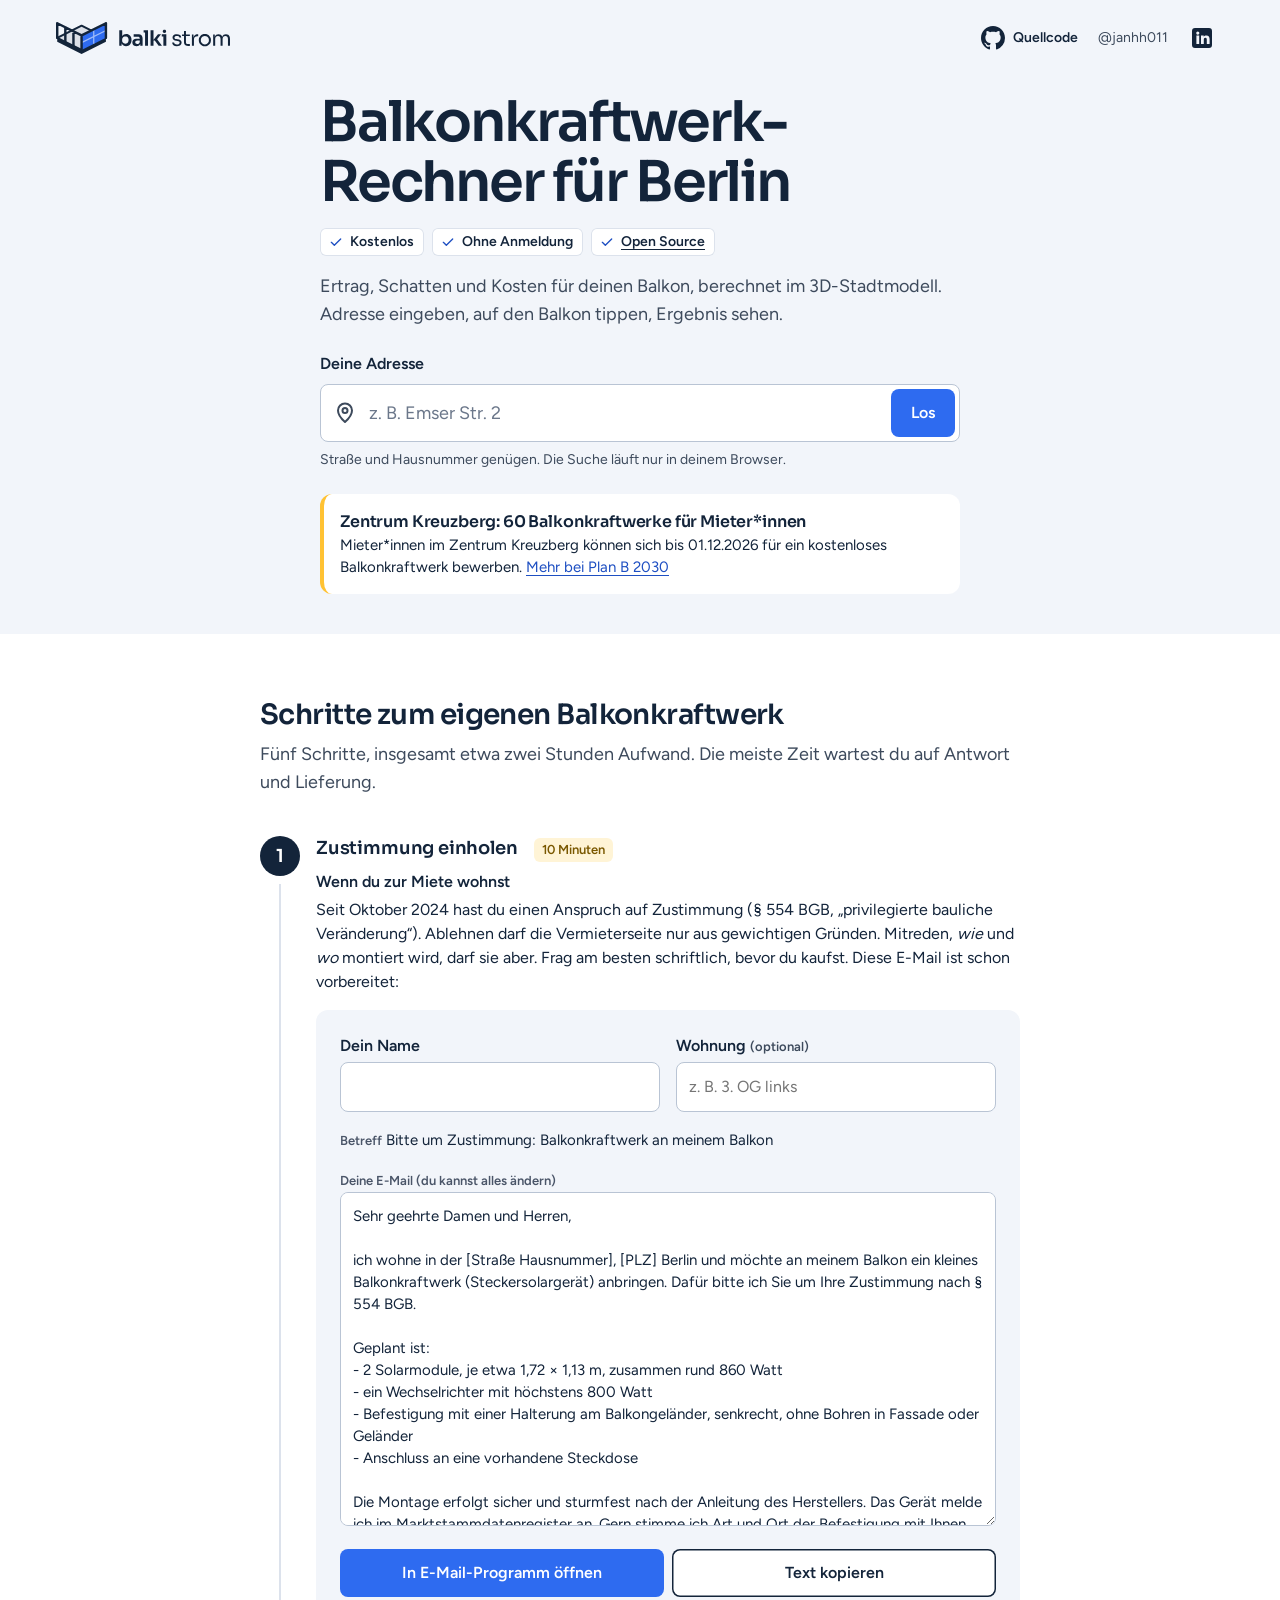
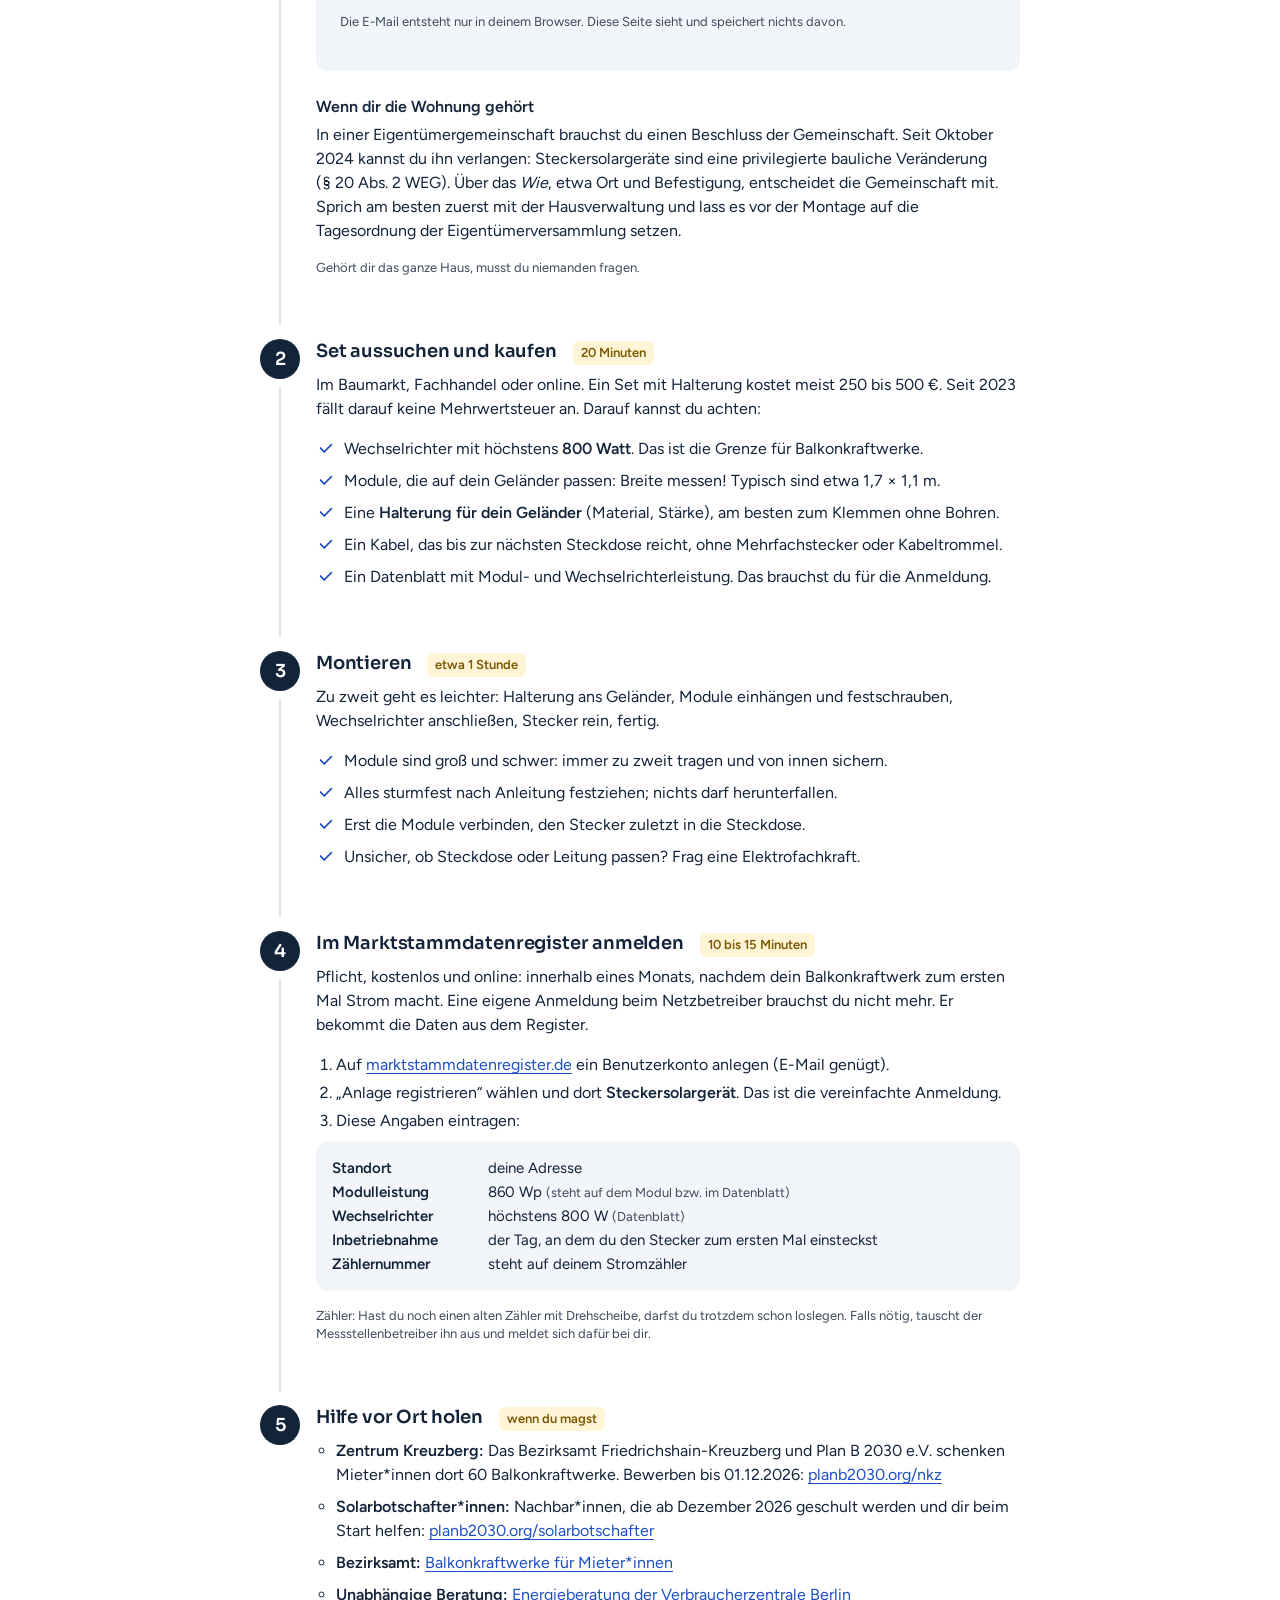
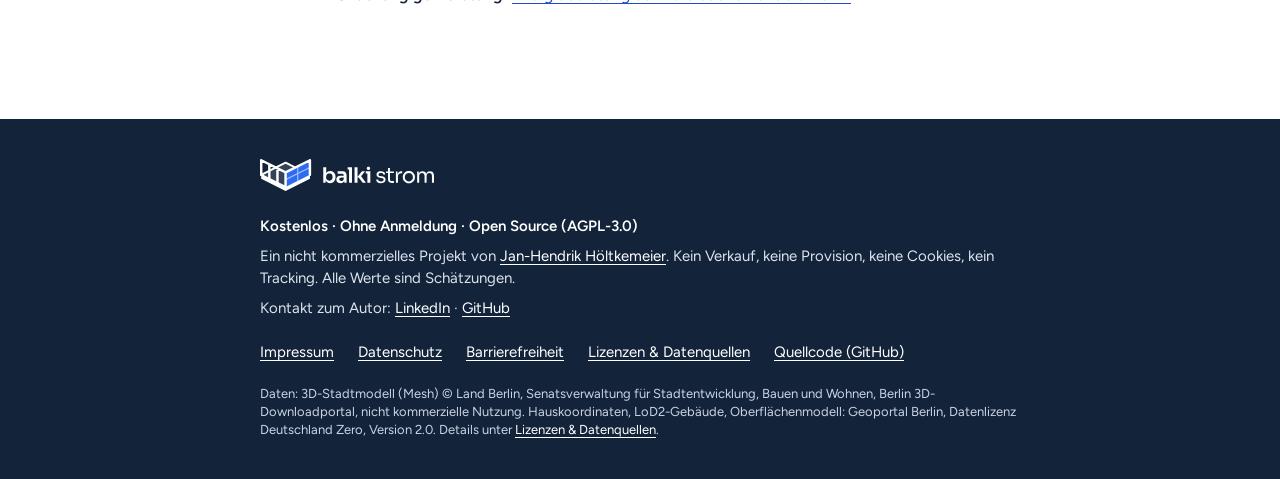
==== commit 5e2ffd3b: "Sachliche Startseite, keine Gedankenstriche, für Mieter*innen und Eigentümer*innen - Titel „Balkonkr" ====
--- a/web/index.html
+++ b/web/index.html
@@ -3,10 +3,10 @@
 <head>
 <meta charset="utf-8">
 <meta name="viewport" content="width=device-width, initial-scale=1">
-<meta http-equiv="Content-Security-Policy" content="default-src 'self'; script-src 'self' 'wasm-unsafe-eval' 'sha256-kaEog0AsPo4/9apXRMvp5eF3zpfBg9ltlJNNm2KUPio='; style-src 'self'; img-src 'self' data: blob:; font-src 'self'; connect-src 'self'; worker-src 'self' blob:; object-src 'none'; base-uri 'none'; form-action 'none'">
+<meta http-equiv="Content-Security-Policy" content="default-src 'self'; script-src 'self' 'sha256-kaEog0AsPo4/9apXRMvp5eF3zpfBg9ltlJNNm2KUPio='; style-src 'self'; img-src 'self' data: blob:; font-src 'self'; connect-src 'self'; object-src 'none'; base-uri 'none'; form-action 'none'">
 <meta name="referrer" content="no-referrer">
-<title>balki strom – Solarstrom vom eigenen Balkon</title>
-<meta name="description" content="Adresse eingeben, Balkon antippen – und du siehst, wie viel Strom und Geld ein Balkonkraftwerk an deinem Berliner Balkon bringt – und wie einfach es geht. Kostenlos, ohne Anmeldung, ohne Tracking.">
+<title>Balkonkraftwerk-Rechner für Berlin | balki strom</title>
+<meta name="description" content="Balkonkraftwerk-Rechner für Berlin: Ertrag, Schatten und Kosten für deinen Balkon, berechnet im 3D-Stadtmodell. Mit Schritten zu Zustimmung, Kauf, Montage und Anmeldung. Kostenlos, ohne Anmeldung, Open Source.">
 <meta name="theme-color" content="#F2F5FA">
 <link rel="icon" href="favicon.svg" type="image/svg+xml">
 <link rel="icon" href="favicon-32.png" type="image/png" sizes="32x32">
@@ -22,7 +22,7 @@
 <a class="skip" href="#inhalt">Zum Inhalt springen</a>
 
 <header class="kopf">
-  <a class="logo" href="./"><img src="bilder/logo.svg" alt="balki strom – zur Startseite" width="174" height="32"></a>
+  <a class="logo" href="./"><img src="bilder/logo.svg" alt="balki strom, zur Startseite" width="174" height="32"></a>
   <nav class="kopf-nav" aria-label="Projekt und Autor">
     <a class="kopf-link" href="https://github.com/janhh011/balki_strom" target="_blank" rel="noopener noreferrer">
       <svg viewBox="0 0 16 16" width="24" height="24" aria-hidden="true" focusable="false"><path fill="currentColor" d="M8 0C3.58 0 0 3.58 0 8c0 3.54 2.29 6.53 5.47 7.59.4.07.55-.17.55-.38 0-.19-.01-.82-.01-1.49-2.01.37-2.53-.49-2.69-.94-.09-.23-.48-.94-.82-1.13-.28-.15-.68-.52-.01-.53.63-.01 1.08.58 1.23.82.72 1.21 1.87.87 2.33.66.07-.52.28-.87.51-1.07-1.78-.2-3.64-.89-3.64-3.95 0-.87.31-1.59.82-2.15-.08-.2-.36-1.02.08-2.12 0 0 .67-.21 2.2.82.64-.18 1.32-.27 2-.27.68 0 1.36.09 2 .27 1.53-1.04 2.2-.82 2.2-.82.44 1.1.16 1.92.08 2.12.51.56.82 1.27.82 2.15 0 3.07-1.87 3.75-3.65 3.95.29.25.54.73.54 1.48 0 1.07-.01 1.93-.01 2.2 0 .21.15.46.55.38A8.01 8.01 0 0 0 16 8c0-4.42-3.58-8-8-8z"/></svg>
@@ -39,15 +39,19 @@
   <!-- 1. Adresse -->
   <section class="start" id="start" aria-labelledby="start-titel">
     <div class="start-in">
-      <p class="eyebrow"><span class="tag tag-blau">Für Mieter*innen in Berlin</span></p>
-      <h1 id="start-titel">Strom vom eigenen Balkon – lohnt sich das bei dir?</h1>
-      <p class="lead">Adresse eingeben, auf deinen Balkon tippen – und du siehst, was du sparst und wie einfach es geht.</p>
+      <h1 id="start-titel">Balkonkraftwerk-Rechner für Berlin</h1>
+      <ul class="vertrauen" aria-label="Über balki strom">
+        <li><svg viewBox="0 0 24 24" aria-hidden="true" focusable="false"><path d="M5 12.5l4.5 4.5L19 7.5" fill="none" stroke="currentColor" stroke-width="2" stroke-linecap="round" stroke-linejoin="round"/></svg>Kostenlos</li>
+        <li><svg viewBox="0 0 24 24" aria-hidden="true" focusable="false"><path d="M5 12.5l4.5 4.5L19 7.5" fill="none" stroke="currentColor" stroke-width="2" stroke-linecap="round" stroke-linejoin="round"/></svg>Ohne Anmeldung</li>
+        <li><svg viewBox="0 0 24 24" aria-hidden="true" focusable="false"><path d="M5 12.5l4.5 4.5L19 7.5" fill="none" stroke="currentColor" stroke-width="2" stroke-linecap="round" stroke-linejoin="round"/></svg><a href="https://github.com/janhh011/balki_strom" target="_blank" rel="noopener noreferrer">Open Source</a></li>
+      </ul>
+      <p class="lead">Ertrag, Schatten und Kosten für deinen Balkon, berechnet im 3D-Stadtmodell. Adresse eingeben, auf den Balkon tippen, Ergebnis sehen.</p>
       <form class="suche" id="suche" role="search" autocomplete="off" novalidate>
         <label for="adresse" class="suche-label">Deine Adresse</label>
         <div class="suche-feld">
           <svg class="suche-icon" viewBox="0 0 24 24" aria-hidden="true" focusable="false"><path d="M12 21s-7-6.2-7-11.5A7 7 0 0 1 19 9.5C19 14.8 12 21 12 21z" fill="none" stroke="currentColor" stroke-width="2" stroke-linejoin="round"/><circle cx="12" cy="9.5" r="2.5" fill="none" stroke="currentColor" stroke-width="2"/></svg>
           <input id="adresse" type="text" inputmode="search" enterkeyhint="search" spellcheck="false" autocapitalize="off"
-                 placeholder="z. B. Uhlandstraße 12" role="combobox" aria-autocomplete="list" aria-expanded="false"
+                 placeholder="z. B. Emser Str. 2" role="combobox" aria-autocomplete="list" aria-expanded="false"
                  aria-controls="vorschlaege" aria-describedby="suche-hilfe">
           <button class="btn" type="submit">Los</button>
         </div>
@@ -55,15 +59,10 @@
         <p id="suche-hilfe" class="suche-hilfe">Straße und Hausnummer genügen. Die Suche läuft nur in deinem Browser.</p>
         <p id="suche-status" class="sr" aria-live="polite"></p>
       </form>
-      <ul class="vertrauen" aria-label="Über balki strom">
-        <li><svg viewBox="0 0 24 24" aria-hidden="true" focusable="false"><path d="M5 12.5l4.5 4.5L19 7.5" fill="none" stroke="currentColor" stroke-width="2" stroke-linecap="round" stroke-linejoin="round"/></svg>Kostenlos</li>
-        <li><svg viewBox="0 0 24 24" aria-hidden="true" focusable="false"><path d="M5 12.5l4.5 4.5L19 7.5" fill="none" stroke="currentColor" stroke-width="2" stroke-linecap="round" stroke-linejoin="round"/></svg>Ohne Anmeldung</li>
-        <li><svg viewBox="0 0 24 24" aria-hidden="true" focusable="false"><path d="M5 12.5l4.5 4.5L19 7.5" fill="none" stroke="currentColor" stroke-width="2" stroke-linecap="round" stroke-linejoin="round"/></svg><a href="https://github.com/janhh011/balki_strom" target="_blank" rel="noopener noreferrer">Open Source</a></li>
-      </ul>
       <p class="gebiet" id="gebiet"></p>
       <aside class="hinweis-nkz" aria-label="Aktion im Zentrum Kreuzberg">
-        <b>Wohnst du im Zentrum Kreuzberg?</b>
-        Dort bekommen 60 Mieter*innen ein Balkonkraftwerk geschenkt – bewerben bis 01.12.2026.
+        <b>Zentrum Kreuzberg: 60 Balkonkraftwerke für Mieter*innen</b>
+        Mieter*innen im Zentrum Kreuzberg können sich bis 01.12.2026 für ein kostenloses Balkonkraftwerk bewerben.
         <a href="https://planb2030.org/nkz" target="_blank" rel="noopener noreferrer">Mehr bei Plan B 2030</a>
       </aside>
     </div>
@@ -91,10 +90,10 @@
       <p class="viewer-hinweis" id="viewer-hinweis" role="status" hidden></p>
       <div class="ohne3d" id="ohne3d" hidden>
         <h3 id="ohne3d-titel">Die 3D-Ansicht geht hier leider nicht</h3>
-        <p id="ohne3d-text">Kein Problem – eine grobe Schätzung geht trotzdem. Wohin zeigt dein Balkon?</p>
+        <p id="ohne3d-text">Eine grobe Schätzung geht trotzdem. Wohin zeigt dein Balkon?</p>
         <div class="chips" role="radiogroup" aria-labelledby="ohne3d-titel" id="richtungen"></div>
       </div>
-      <p class="haus-fuss"><button class="link" type="button" id="ohne3d-link">Ich finde meinen Balkon nicht – grob schätzen</button></p>
+      <p class="haus-fuss"><button class="link" type="button" id="ohne3d-link">Ohne 3D-Ansicht grob schätzen</button></p>
     </section>
 
     <!-- 3. Ergebnis -->
@@ -125,8 +124,8 @@
           <p class="ek-tags" data-e="tags"></p>
           <p class="ek-kosten" data-e="kosten"></p>
           <p class="ek-unter" data-e="unter" hidden></p>
-          <a class="btn btn-voll" href="#schritte">So einfach geht's weiter</a>
-          <p class="ek-link"><a href="#rechnung" id="link-rechnung">So wird gerechnet&nbsp;→</a></p>
+          <a class="btn btn-voll" href="#schritte">Nächste Schritte</a>
+          <p class="ek-link"><a href="#rechnung" id="link-rechnung">Rechenweg und Annahmen&nbsp;→</a></p>
         </div>
         <p class="lang" data-e="lang"></p>
         <ul class="hinweise" data-e="hinweise" hidden></ul>
@@ -156,7 +155,7 @@
         </figure>
 
         <details class="rechnung" id="rechnung">
-          <summary>So wird gerechnet – und was du ändern kannst</summary>
+          <summary>Rechenweg und Annahmen</summary>
           <div class="rechnung-in">
             <div class="feld">
               <label for="preis">Dein Strompreis</label>
@@ -184,19 +183,20 @@
   <!-- 4. Schritte -->
   <section class="schritte" id="schritte" aria-labelledby="schritte-titel">
     <div class="schritte-in">
-      <h2 id="schritte-titel">So einfach geht's</h2>
+      <h2 id="schritte-titel">Schritte zum eigenen Balkonkraftwerk</h2>
       <p class="lead">Fünf Schritte, insgesamt etwa zwei Stunden Aufwand. Die meiste Zeit wartest du auf Antwort und Lieferung.</p>
       <ol class="liste-schritte">
         <li class="schritt">
-          <div class="schritt-kopf"><h3>Vermieter*in fragen</h3><span class="dauer">10 Minuten</span></div>
-          <p>Seit Oktober 2024 haben Mieter*innen einen Anspruch auf Zustimmung (§ 554 BGB, „privilegierte bauliche Veränderung“). Ablehnen darf die Vermieterseite nur aus gewichtigen Gründen – mitreden, <em>wie</em> und <em>wo</em> montiert wird, darf sie aber. Frag am besten schriftlich, bevor du kaufst.</p>
+          <div class="schritt-kopf"><h3>Zustimmung einholen</h3><span class="dauer">10 Minuten</span></div>
+          <h4 class="fall">Wenn du zur Miete wohnst</h4>
+          <p>Seit Oktober 2024 hast du einen Anspruch auf Zustimmung (§&nbsp;554 BGB, „privilegierte bauliche Veränderung“). Ablehnen darf die Vermieterseite nur aus gewichtigen Gründen. Mitreden, <em>wie</em> und <em>wo</em> montiert wird, darf sie aber. Frag am besten schriftlich, bevor du kaufst. Diese E-Mail ist schon vorbereitet:</p>
           <div class="mail">
             <div class="mail-felder">
               <div class="feld"><label for="mail-name">Dein Name</label><input id="mail-name" type="text" autocomplete="name"></div>
               <div class="feld"><label for="mail-wohnung">Wohnung <span class="klein">(optional)</span></label><input id="mail-wohnung" type="text" placeholder="z. B. 3. OG links"></div>
             </div>
             <p class="mail-betreff"><span class="label">Betreff</span> <span id="mail-betreff"></span></p>
-            <label for="mail-text" class="label">Deine E-Mail – du kannst alles ändern</label>
+            <label for="mail-text" class="label">Deine E-Mail (du kannst alles ändern)</label>
             <textarea id="mail-text" rows="14" spellcheck="true"></textarea>
             <p class="klein"><button class="link" type="button" id="mail-neu" hidden>Text neu erzeugen</button></p>
             <div class="aktionen">
@@ -206,21 +206,24 @@
             <p class="klein" id="mail-status" role="status"></p>
             <p class="klein">Die E-Mail entsteht nur in deinem Browser. Diese Seite sieht und speichert nichts davon.</p>
           </div>
+          <h4 class="fall">Wenn dir die Wohnung gehört</h4>
+          <p>In einer Eigentümergemeinschaft brauchst du einen Beschluss der Gemeinschaft. Seit Oktober 2024 kannst du ihn verlangen: Steckersolargeräte sind eine privilegierte bauliche Veränderung (§&nbsp;20 Abs.&nbsp;2 WEG). Über das <em>Wie</em>, etwa Ort und Befestigung, entscheidet die Gemeinschaft mit. Sprich am besten zuerst mit der Hausverwaltung und lass es vor der Montage auf die Tagesordnung der Eigentümerversammlung setzen.</p>
+          <p class="klein">Gehört dir das ganze Haus, musst du niemanden fragen.</p>
         </li>
         <li class="schritt">
           <div class="schritt-kopf"><h3>Set aussuchen und kaufen</h3><span class="dauer">20 Minuten</span></div>
-          <p>Im Baumarkt, Fachhandel oder online. Ein Set mit Halterung kostet meist 200 bis 550 € – seit 2023 fällt darauf keine Mehrwertsteuer an. Darauf kannst du achten:</p>
+          <p>Im Baumarkt, Fachhandel oder online. Ein Set mit Halterung kostet meist 250 bis 500 €. Seit 2023 fällt darauf keine Mehrwertsteuer an. Darauf kannst du achten:</p>
           <ul class="haken">
-            <li>Wechselrichter mit höchstens <b>800 Watt</b> – das ist die Grenze für Balkonkraftwerke.</li>
+            <li>Wechselrichter mit höchstens <b>800 Watt</b>. Das ist die Grenze für Balkonkraftwerke.</li>
             <li>Module, die auf dein Geländer passen: Breite messen! Typisch sind etwa 1,7 × 1,1 m.</li>
             <li>Eine <b>Halterung für dein Geländer</b> (Material, Stärke), am besten zum Klemmen ohne Bohren.</li>
-            <li>Ein Kabel, das bis zur nächsten Steckdose reicht – ohne Mehrfachstecker oder Kabeltrommel.</li>
-            <li>Ein Datenblatt mit Modul- und Wechselrichterleistung – das brauchst du für die Anmeldung.</li>
+            <li>Ein Kabel, das bis zur nächsten Steckdose reicht, ohne Mehrfachstecker oder Kabeltrommel.</li>
+            <li>Ein Datenblatt mit Modul- und Wechselrichterleistung. Das brauchst du für die Anmeldung.</li>
           </ul>
         </li>
         <li class="schritt">
           <div class="schritt-kopf"><h3>Montieren</h3><span class="dauer">etwa 1 Stunde</span></div>
-          <p>Zu zweit geht es leichter: Halterung ans Geländer, Module einhängen und festschrauben, Wechselrichter anschließen, Stecker rein – fertig.</p>
+          <p>Zu zweit geht es leichter: Halterung ans Geländer, Module einhängen und festschrauben, Wechselrichter anschließen, Stecker rein, fertig.</p>
           <ul class="haken">
             <li>Module sind groß und schwer: immer zu zweit tragen und von innen sichern.</li>
             <li>Alles sturmfest nach Anleitung festziehen; nichts darf herunterfallen.</li>
@@ -229,11 +232,11 @@
           </ul>
         </li>
         <li class="schritt">
-          <div class="schritt-kopf"><h3>Im Marktstammdatenregister anmelden</h3><span class="dauer">10–15 Minuten</span></div>
-          <p>Pflicht, kostenlos und online: innerhalb eines Monats, nachdem dein Balkonkraftwerk zum ersten Mal Strom macht. Eine eigene Anmeldung beim Netzbetreiber brauchst du nicht mehr – er bekommt die Daten aus dem Register.</p>
+          <div class="schritt-kopf"><h3>Im Marktstammdatenregister anmelden</h3><span class="dauer">10 bis 15 Minuten</span></div>
+          <p>Pflicht, kostenlos und online: innerhalb eines Monats, nachdem dein Balkonkraftwerk zum ersten Mal Strom macht. Eine eigene Anmeldung beim Netzbetreiber brauchst du nicht mehr. Er bekommt die Daten aus dem Register.</p>
           <ol class="unter">
             <li>Auf <a href="https://www.marktstammdatenregister.de" target="_blank" rel="noopener noreferrer">marktstammdatenregister.de</a> ein Benutzerkonto anlegen (E-Mail genügt).</li>
-            <li>„Anlage registrieren“ wählen und dort <b>Steckersolargerät</b> – das ist die vereinfachte Anmeldung.</li>
+            <li>„Anlage registrieren“ wählen und dort <b>Steckersolargerät</b>. Das ist die vereinfachte Anmeldung.</li>
             <li>Diese Angaben eintragen:</li>
           </ol>
           <dl class="mastr" id="mastr-werte"></dl>
@@ -249,8 +252,7 @@
           </ul>
         </li>
       </ol>
-      <p class="ziel">Und dann: Jeder sonnige Tag macht deine Stromrechnung ein bisschen kleiner.</p>
-    </div>
+          </div>
   </section>
 </main>
 
@@ -270,7 +272,7 @@
         <li><a href="https://github.com/janhh011/balki_strom" target="_blank" rel="noopener noreferrer">Quellcode (GitHub)</a></li>
       </ul>
     </nav>
-    <p class="klein fuss-daten">Daten: 3D-Stadtmodell (Mesh) © Land Berlin, Senatsverwaltung für Stadtentwicklung, Bauen und Wohnen – Berlin 3D-Downloadportal, nicht kommerzielle Nutzung. Hauskoordinaten, LoD2-Gebäude, Oberflächenmodell: Geoportal Berlin, Datenlizenz Deutschland – Zero – Version 2.0. Details unter <a href="lizenzen.html">Lizenzen &amp; Datenquellen</a>.</p>
+    <p class="klein fuss-daten">Daten: 3D-Stadtmodell (Mesh) © Land Berlin, Senatsverwaltung für Stadtentwicklung, Bauen und Wohnen, Berlin 3D-Downloadportal, nicht kommerzielle Nutzung. Hauskoordinaten, LoD2-Gebäude, Oberflächenmodell: Geoportal Berlin, Datenlizenz Deutschland Zero, Version 2.0. Details unter <a href="lizenzen.html">Lizenzen &amp; Datenquellen</a>.</p>
   </div>
 </footer>
 </body>
--- a/web/css/app.css
+++ b/web/css/app.css
@@ -267,9 +267,6 @@
 .fuss-nav a { display: inline-block; padding: 6px 0; }
 .fuss .fuss-daten { margin: 0; }
 
-/* Attrappe des Viewers */
-.attrappe { position: absolute; inset: 0; display: flex; align-items: center; justify-content: center; padding: var(--s3); }
-.attrappe-svg { width: 100%; height: 100%; max-width: 420px; }
 .a-wand { fill: #E9DCC7; stroke: #C9B898; }
 .a-titel { font: 600 11px var(--figtree); fill: var(--text-2); }
 .a-fenster { fill: #9FB3CC; }
@@ -306,3 +303,9 @@
 .lizenztext p { margin: 0 0 var(--s2); }
 .lizenztext p:last-child { margin: 0; }
 .stand { margin-top: var(--s5); }
+
+/* Fälle in Schritt 1 (Miete / Eigentum) */
+.fall { font: 600 16px/24px var(--figtree); margin: var(--s3) 0 var(--s1); }
+.schritt-kopf + .fall { margin-top: 0; }
+.mail + .fall { margin-top: var(--s4); }
+.start h1 + .vertrauen { margin: 0 0 var(--s3); }
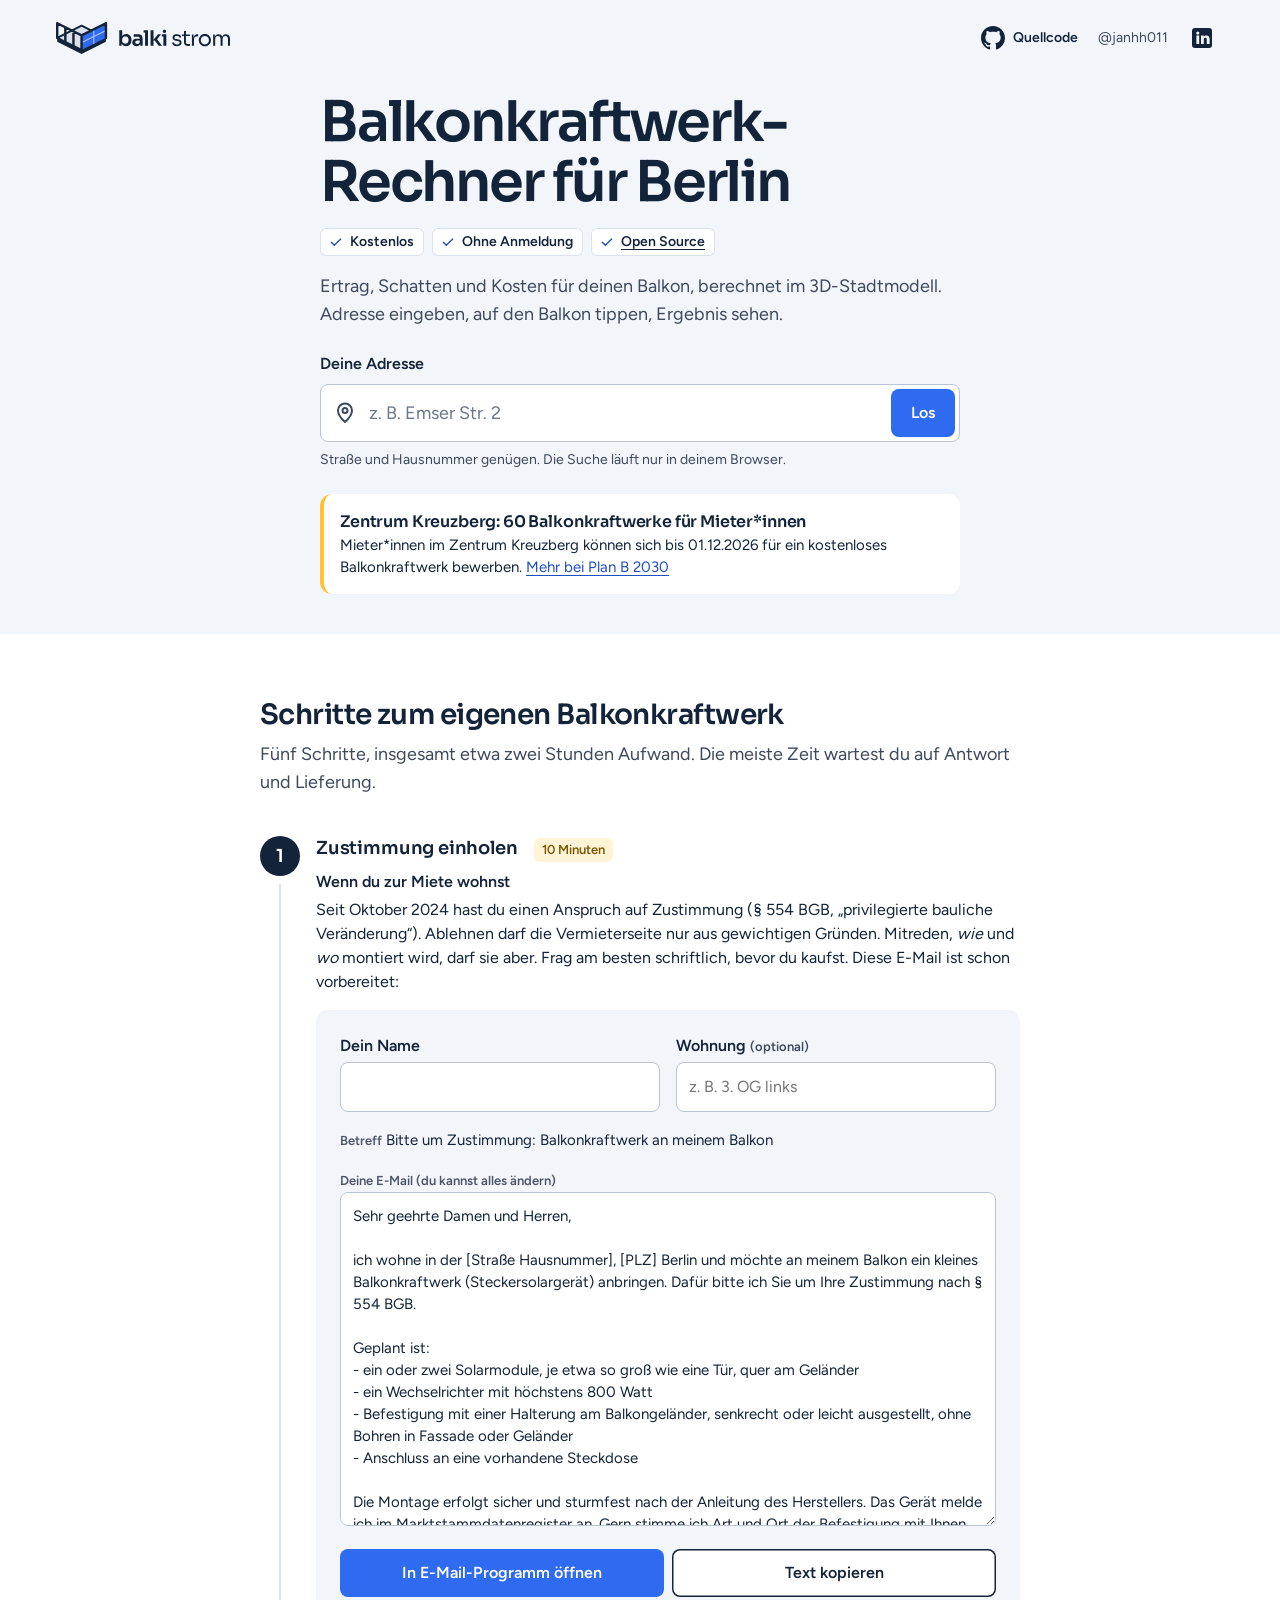
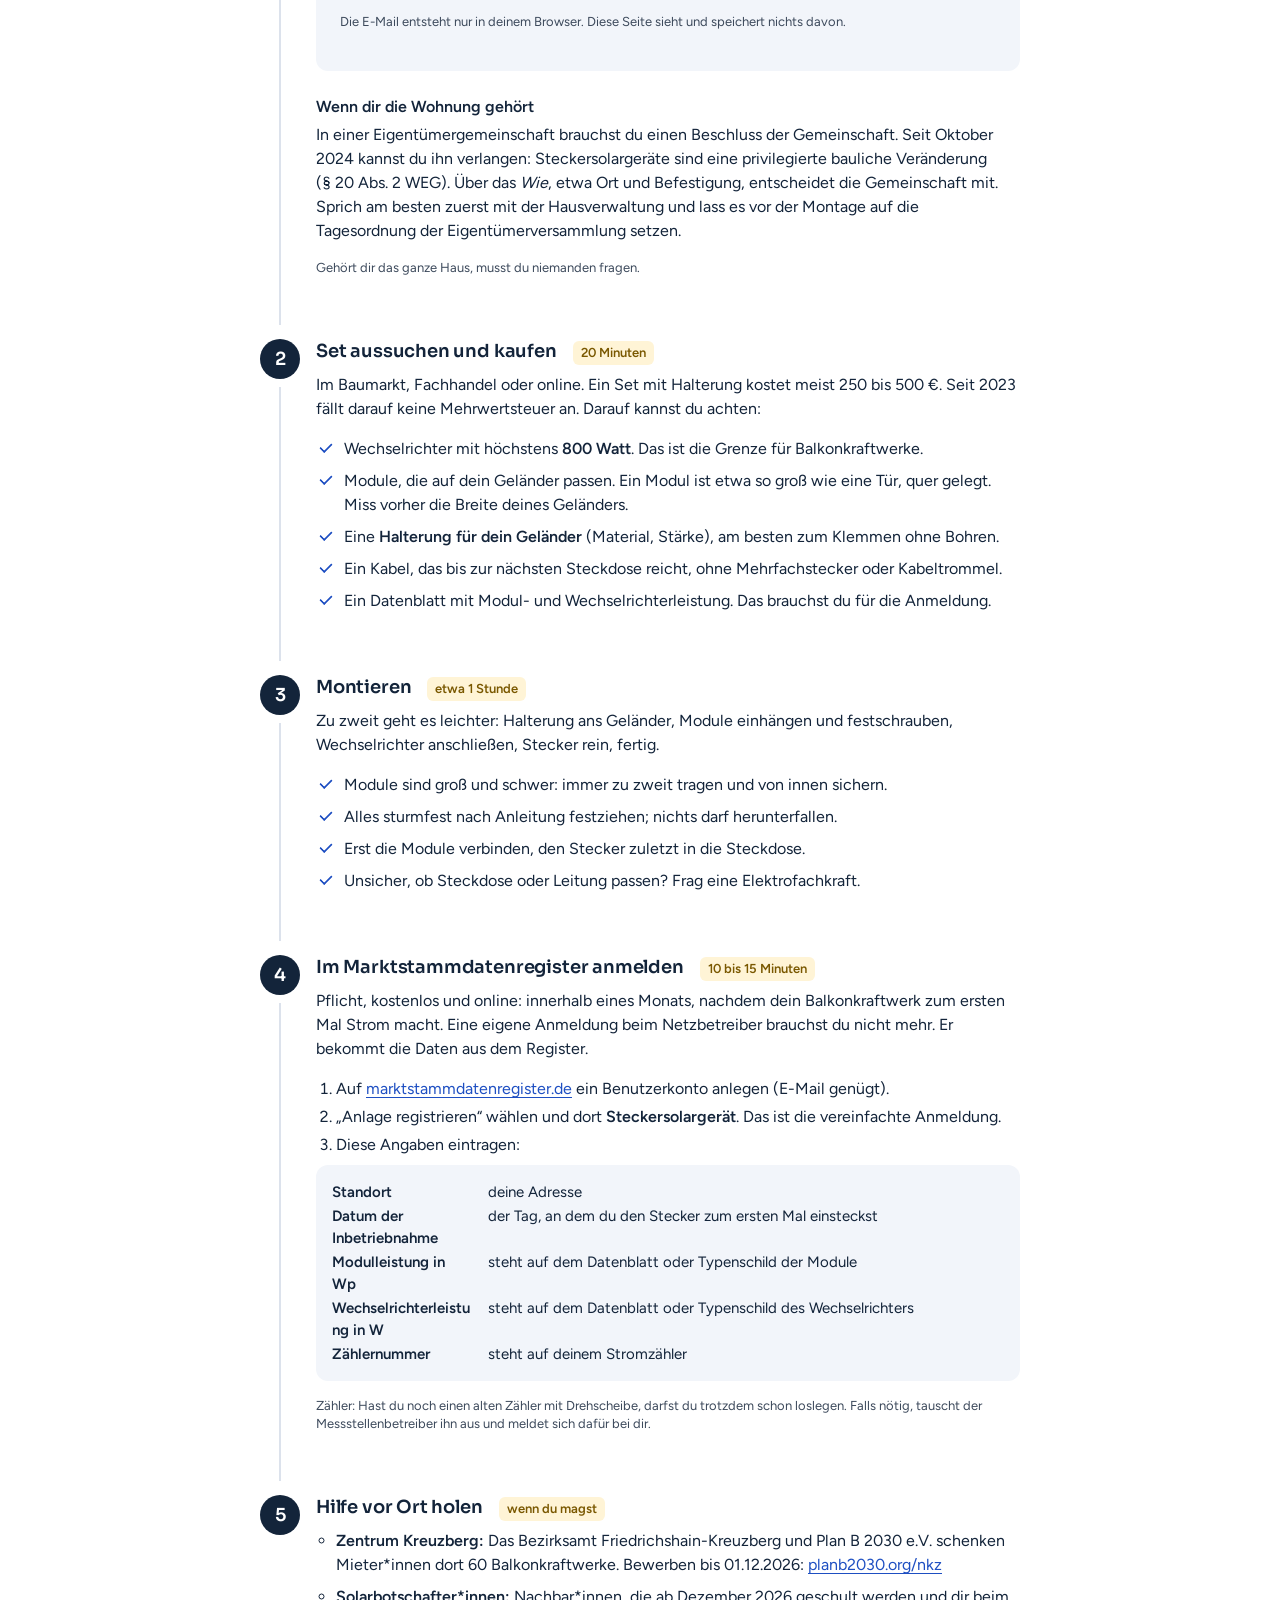
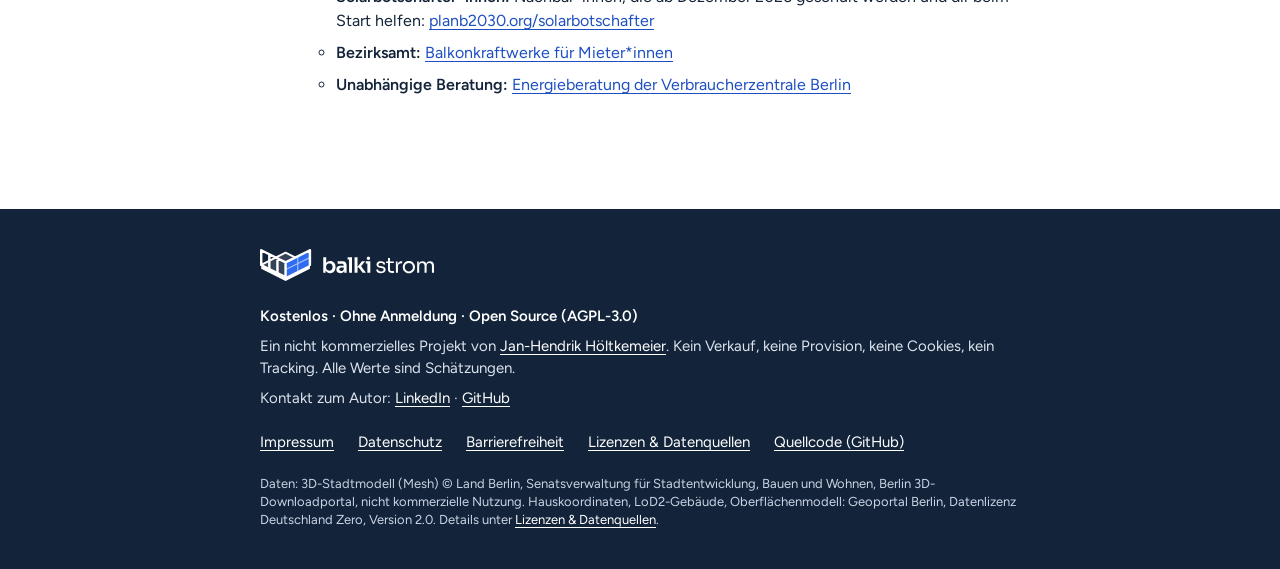
==== commit 091b00db: "Balkon als Rahmen aufziehen, Sonnenverlauf, neutrale Schritte, Logo-Fix - Rahmen-Hinweis mit Finger-" ====
--- a/web/index.html
+++ b/web/index.html
@@ -74,7 +74,7 @@
       <div class="haus-kopf">
         <div>
           <p class="label" id="haus-adresse"></p>
-          <h2 id="haus-titel" tabindex="-1">Tippe auf deinen Balkon</h2>
+          <h2 id="haus-titel" tabindex="-1">Markiere deinen Balkon</h2>
         </div>
         <button class="link" type="button" id="andere-adresse">Andere Adresse</button>
       </div>
@@ -85,9 +85,44 @@
           <div class="fortschritt" role="progressbar" aria-labelledby="viewer-ladetext" aria-valuemin="0" aria-valuemax="100" aria-valuenow="0"><span id="viewer-balken"></span></div>
         </div>
         <p class="viewer-tipp" id="viewer-tipp" hidden>Dreh das Haus mit einem Finger, zoom mit zwei. Dann tipp auf deinen Balkon.</p>
+        <div class="rahmen-hilfe" id="rahmen-hilfe" hidden>
+          <svg viewBox="0 0 96 64" width="72" height="48" aria-hidden="true" focusable="false">
+            <rect x="4" y="8" width="88" height="48" rx="4" fill="#fff" fill-opacity=".85"/>
+            <path d="M14 46h68" stroke="#8C99AA" stroke-width="3" stroke-linecap="round"/>
+            <rect class="rh-rahmen" x="18" y="22" width="56" height="22" rx="2" fill="#2E6BF0" fill-opacity=".18" stroke="#2E6BF0" stroke-width="2"/>
+            <g class="rh-finger"><circle cx="74" cy="44" r="6" fill="#13243A" fill-opacity=".85"/><circle cx="74" cy="44" r="9" fill="none" stroke="#13243A" stroke-opacity=".3" stroke-width="2"/></g>
+          </svg>
+          <p>Zieh einen Rahmen über die Breite deines Balkons</p>
+        </div>
         <p class="viewer-meldung" id="viewer-meldung" role="status" hidden></p>
       </div>
+      <div class="modus-zeile" id="modus-zeile" hidden>
+        <div class="seg seg-klein" role="radiogroup" aria-label="Was macht ein Finger im 3D-Bild?">
+          <label><input type="radio" name="modus" value="rahmen" checked><span>Rahmen ziehen</span></label>
+          <label><input type="radio" name="modus" value="drehen"><span>Ansicht drehen</span></label>
+        </div>
+        <p class="klein modus-tipp" id="modus-tipp"></p>
+      </div>
       <p class="viewer-hinweis" id="viewer-hinweis" role="status" hidden></p>
+      <section class="sonne" id="sonne" hidden aria-labelledby="sonne-titel">
+        <h3 id="sonne-titel">Sonne und Schatten an deinem Balkon</h3>
+        <div class="seg seg-klein sonne-tage" role="radiogroup" aria-label="Tag im Jahr">
+          <label><input type="radio" name="sonnentag" value="5" checked><span>21. Juni</span></label>
+          <label><input type="radio" name="sonnentag" value="2"><span>21. März</span></label>
+          <label><input type="radio" name="sonnentag" value="11"><span>21. Dezember</span></label>
+        </div>
+        <div class="sonne-zeile">
+          <button class="sonne-play" type="button" id="sonne-play" aria-label="Sonnenverlauf abspielen">
+            <svg viewBox="0 0 24 24" width="24" height="24" aria-hidden="true" focusable="false"><path class="i-play" d="M8 5.5v13l10-6.5z" fill="currentColor"/><path class="i-pause" d="M8 5v14M16 5v14" stroke="currentColor" stroke-width="3" stroke-linecap="round"/></svg>
+          </button>
+          <div class="sonne-regler">
+            <label for="sonne-zeit" class="label">Uhrzeit <output id="sonne-uhr" for="sonne-zeit">13:00</output></label>
+            <input type="range" id="sonne-zeit" min="300" max="1320" step="5" value="780" aria-valuetext="13:00 Uhr">
+          </div>
+        </div>
+        <p class="sonne-live" id="sonne-live" aria-live="polite"><span id="sonne-leistung"></span><span id="sonne-status"></span></p>
+        <p class="klein">Leistung: Mittel aus den Tagen rund um das gewählte Datum im Wetterjahr der Rechnung. Schatten: Häuser und Bäume aus dem 3D-Modell.</p>
+      </section>
       <div class="ohne3d" id="ohne3d" hidden>
         <h3 id="ohne3d-titel">Die 3D-Ansicht geht hier leider nicht</h3>
         <p id="ohne3d-text">Eine grobe Schätzung geht trotzdem. Wohin zeigt dein Balkon?</p>
@@ -100,7 +135,7 @@
     <section class="ergebnis" id="ergebnis" aria-labelledby="ergebnis-titel">
       <div class="karte warten" data-e="warten">
         <p class="label">So geht's</p>
-        <p class="warten-text">Such im Bild dein Fenster und tippe auf deinen Balkon. Dann werden Sonne und Schatten für genau diese Stelle durchgerechnet.</p>
+        <p class="warten-text" id="warten-text">Such im Bild deinen Balkon und zieh einen Rahmen über seine Breite. Dann werden Sonne und Schatten für genau diese Stelle durchgerechnet.</p>
       </div>
       <div class="karte laden" data-e="laden" hidden role="status">
         <span class="spinner" aria-hidden="true"></span><span data-e="ladetext">Wird gerechnet …</span>
@@ -117,6 +152,7 @@
             <span class="tag tag-sonne" data-e="richtung"></span>
           </div>
           <p class="ek-ort" data-e="ort"></p>
+          <p class="ek-breite" data-e="breite" hidden></p>
           <p class="ek-zahl"><span class="kpi" data-e="spar"></span> <span class="ek-zahl-text" data-e="spartext">Ersparnis pro Jahr</span></p>
           <div class="ek-balken" aria-hidden="true"><span data-e="balken"></span></div>
           <p class="klein ek-quote" data-e="quote"></p>
@@ -215,7 +251,7 @@
           <p>Im Baumarkt, Fachhandel oder online. Ein Set mit Halterung kostet meist 250 bis 500 €. Seit 2023 fällt darauf keine Mehrwertsteuer an. Darauf kannst du achten:</p>
           <ul class="haken">
             <li>Wechselrichter mit höchstens <b>800 Watt</b>. Das ist die Grenze für Balkonkraftwerke.</li>
-            <li>Module, die auf dein Geländer passen: Breite messen! Typisch sind etwa 1,7 × 1,1 m.</li>
+            <li>Module, die auf dein Geländer passen. Ein Modul ist etwa so groß wie eine Tür, quer gelegt. Miss vorher die Breite deines Geländers.</li>
             <li>Eine <b>Halterung für dein Geländer</b> (Material, Stärke), am besten zum Klemmen ohne Bohren.</li>
             <li>Ein Kabel, das bis zur nächsten Steckdose reicht, ohne Mehrfachstecker oder Kabeltrommel.</li>
             <li>Ein Datenblatt mit Modul- und Wechselrichterleistung. Das brauchst du für die Anmeldung.</li>
@@ -239,7 +275,13 @@
             <li>„Anlage registrieren“ wählen und dort <b>Steckersolargerät</b>. Das ist die vereinfachte Anmeldung.</li>
             <li>Diese Angaben eintragen:</li>
           </ol>
-          <dl class="mastr" id="mastr-werte"></dl>
+          <dl class="mastr">
+            <dt>Standort</dt><dd>deine Adresse</dd>
+            <dt>Datum der Inbetriebnahme</dt><dd>der Tag, an dem du den Stecker zum ersten Mal einsteckst</dd>
+            <dt>Modulleistung in Wp</dt><dd>steht auf dem Datenblatt oder Typenschild der Module</dd>
+            <dt>Wechselrichterleistung in W</dt><dd>steht auf dem Datenblatt oder Typenschild des Wechselrichters</dd>
+            <dt>Zählernummer</dt><dd>steht auf deinem Stromzähler</dd>
+          </dl>
           <p class="klein">Zähler: Hast du noch einen alten Zähler mit Drehscheibe, darfst du trotzdem schon loslegen. Falls nötig, tauscht der Messstellenbetreiber ihn aus und meldet sich dafür bei dir.</p>
         </li>
         <li class="schritt">
--- a/web/css/app.css
+++ b/web/css/app.css
@@ -309,3 +309,44 @@
 .schritt-kopf + .fall { margin-top: 0; }
 .mail + .fall { margin-top: var(--s4); }
 .start h1 + .vertrauen { margin: 0 0 var(--s3); }
+
+/* Rahmen ziehen: Hinweis-Animation oben links im Viewer */
+.rahmen-hilfe { position: absolute; left: var(--s2); top: var(--s2); display: flex; align-items: center; gap: var(--s2); max-width: calc(100% - 16px);
+  padding: var(--s2) 12px var(--s2) var(--s2); background: rgba(255, 255, 255, .94); border-radius: var(--r-feld); box-shadow: 0 4px 16px rgba(19, 36, 58, .12);
+  pointer-events: none; transition: opacity .4s; }
+.rahmen-hilfe p { margin: 0; font: 600 14px/20px var(--figtree); max-width: 220px; }
+.rahmen-hilfe svg { flex: none; }
+.rahmen-hilfe.aus { opacity: 0; }
+.rahmen-hilfe.bewegt .rh-rahmen { transform-box: fill-box; transform-origin: left center; animation: rh-rahmen 2.4s ease-in-out 3; }
+.rahmen-hilfe.bewegt .rh-finger { animation: rh-finger 2.4s ease-in-out 3; }
+@keyframes rh-rahmen { 0%, 12% { transform: scale(.02, .1); opacity: 0; } 15% { opacity: 1; } 70%, 100% { transform: scale(1, 1); opacity: 1; } }
+@keyframes rh-finger { 0%, 12% { transform: translate(-56px, -22px); opacity: 0; } 15% { opacity: 1; } 70% { transform: translate(0, 0); opacity: 1; } 85%, 100% { transform: translate(0, 0); opacity: 0; } }
+@media (prefers-reduced-motion: reduce) { .rahmen-hilfe .rh-rahmen, .rahmen-hilfe .rh-finger { animation: none !important; } }
+
+/* Umschalter Rahmen ziehen / Ansicht drehen */
+.modus-zeile { display: flex; flex-wrap: wrap; align-items: center; gap: var(--s2) var(--s3); margin-top: var(--s2); }
+.modus-tipp { margin: 0; flex: 1 1 200px; }
+.seg-klein span { min-height: 40px; padding: 6px 12px; font-size: 14px; }
+
+/* Breite im Ergebnis */
+.ek-breite { margin: calc(-1 * var(--s2)) 0 var(--s3); }
+
+/* Sonne und Schatten */
+.sonne { margin-top: var(--s3); padding: var(--s3); background: var(--weiss); border-radius: var(--r-karte); }
+@media (min-width: 480px) { .sonne { padding: var(--s4); } }
+.sonne h3 { margin-bottom: var(--s3); }
+.sonne-tage { margin-bottom: var(--s3); }
+.sonne-zeile { display: flex; align-items: flex-end; gap: var(--s3); }
+.sonne-play { flex: none; width: 48px; height: 48px; border-radius: 50%; border: 0; background: var(--solar-blue); color: #fff; display: inline-flex; align-items: center; justify-content: center; cursor: pointer; }
+.sonne-play:hover { background: var(--blue-dunkel); }
+.sonne-play .i-pause { display: none; }
+.sonne-play.spielt .i-play { display: none; }
+.sonne-play.spielt .i-pause { display: inline; }
+.sonne-regler { flex: 1; min-width: 0; }
+.sonne-regler .label { display: flex; justify-content: space-between; }
+.sonne-regler output { font: 600 14px/18px var(--sora); color: var(--navy); font-variant-numeric: tabular-nums; }
+.sonne input[type=range] { width: 100%; height: 32px; accent-color: var(--sonne); margin: 0; }
+.sonne-live { margin: var(--s3) 0 var(--s2); padding: var(--s2) 12px; background: var(--sonne-tint); border-radius: var(--r-feld); font-weight: 600; min-height: 40px; }
+.sonne .klein { margin: 0; }
+/* mit Sonnenbereich ist die linke Spalte zu hoch zum Mitlaufen */
+@media (min-width: 1000px) { .haus:has(#sonne:not([hidden])) { position: static; } }
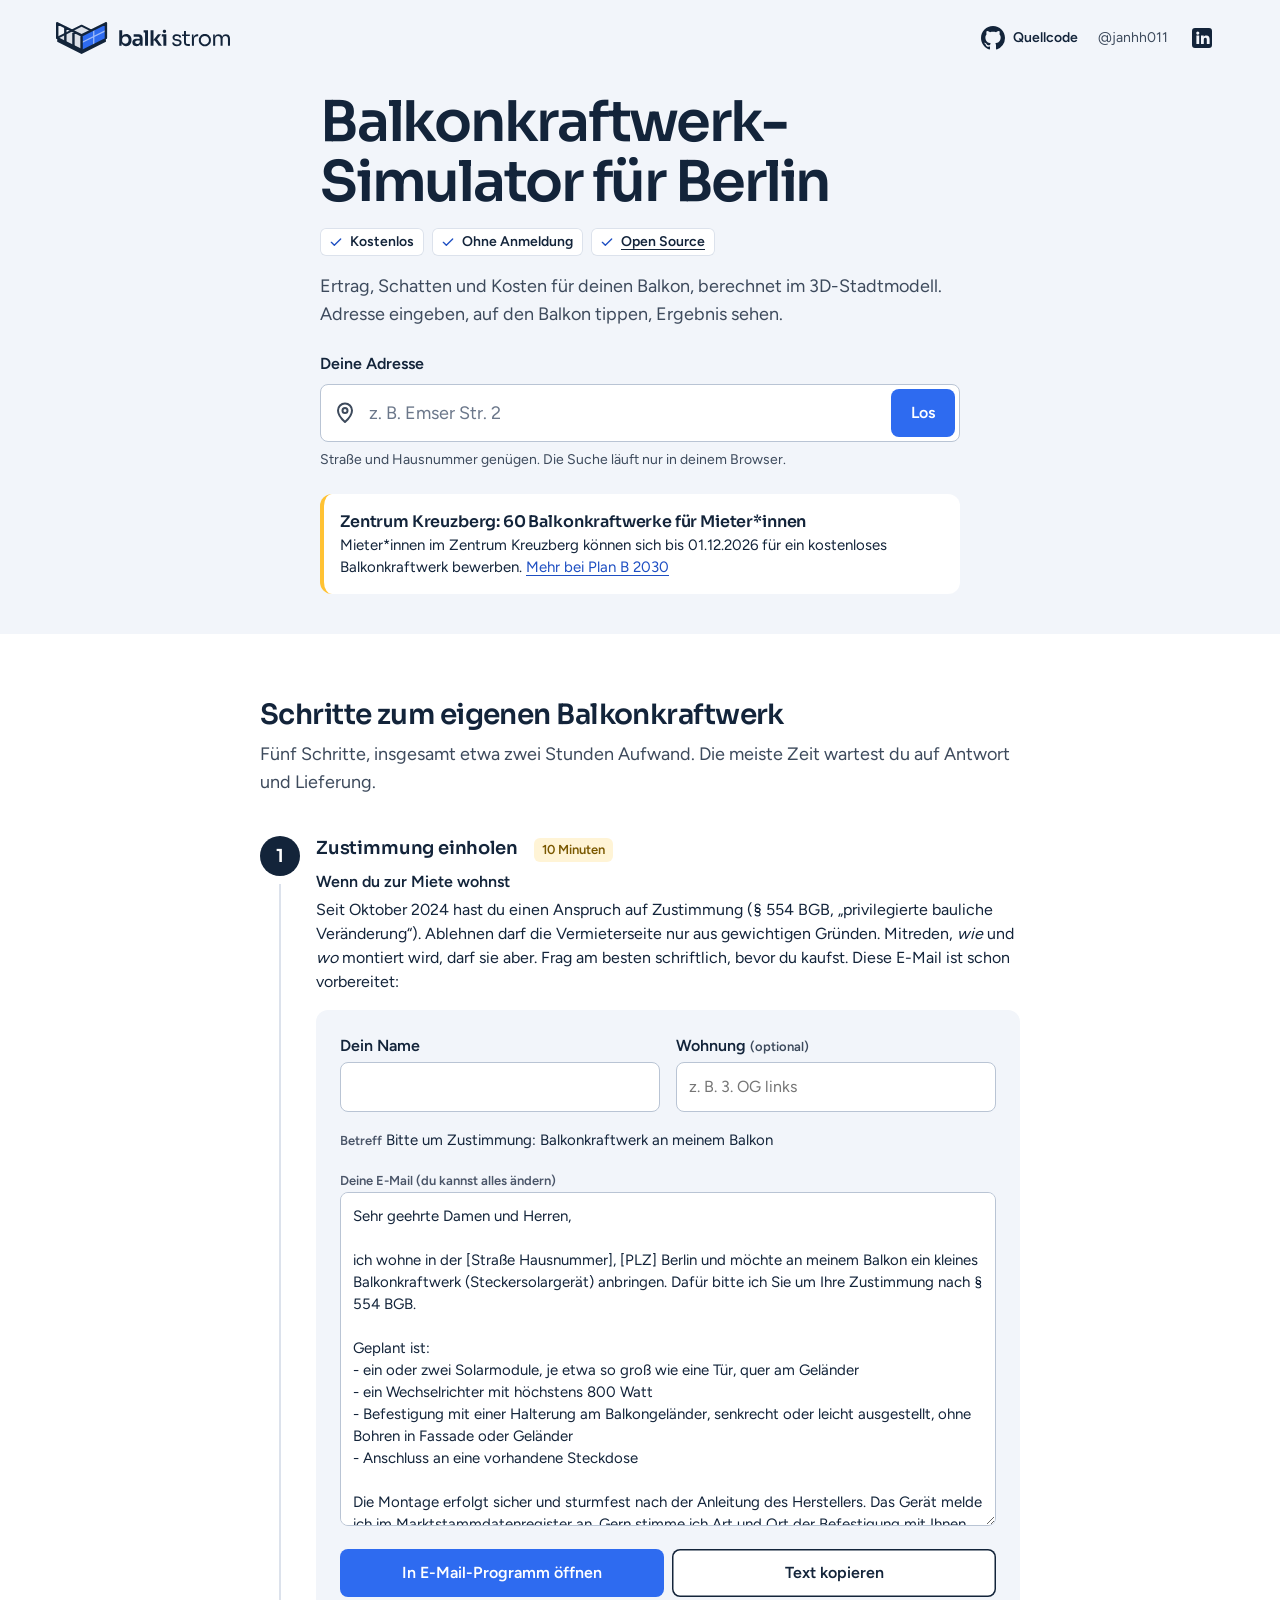
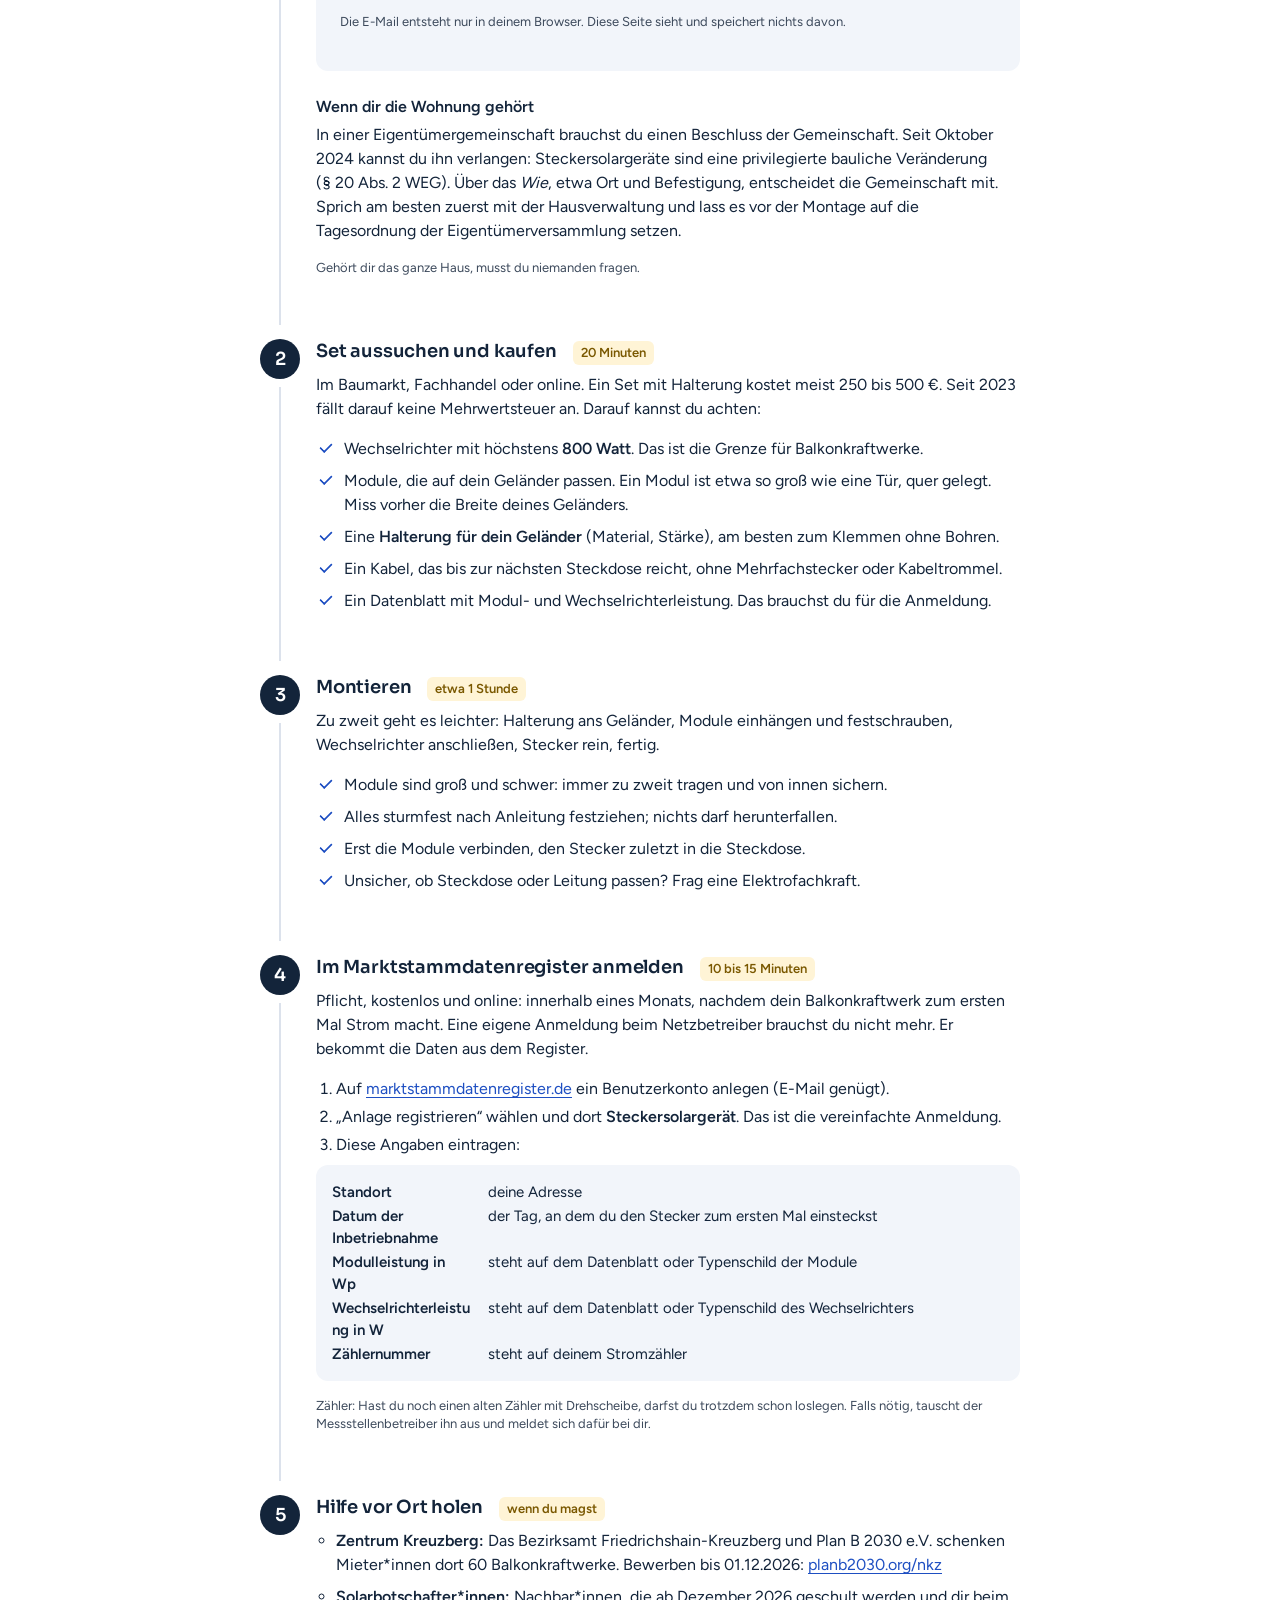
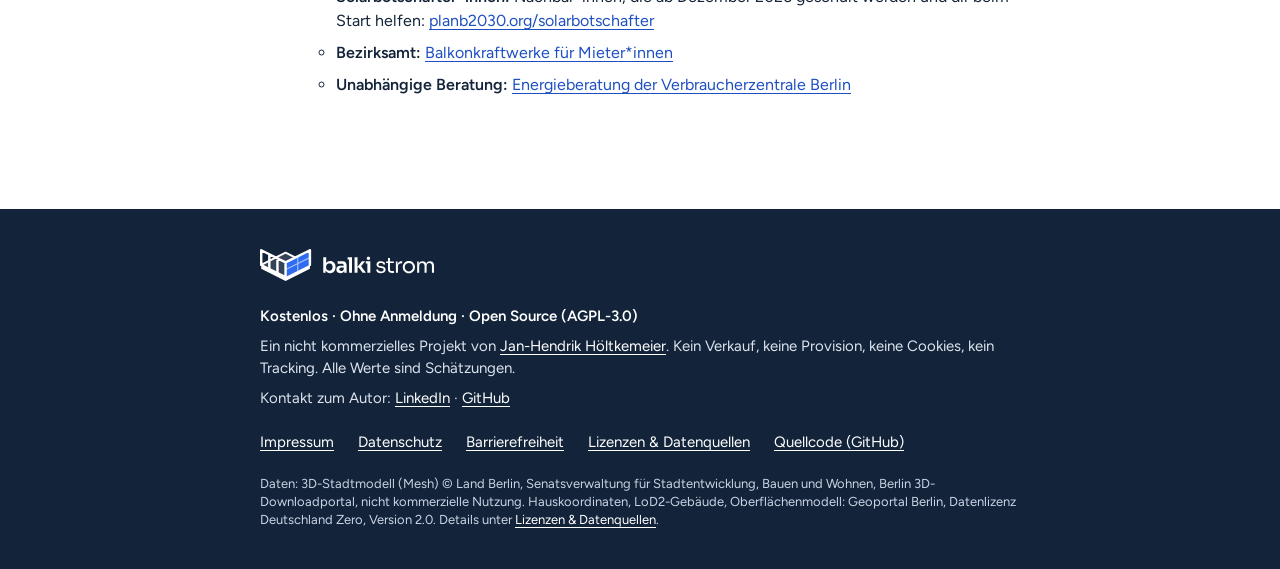
==== commit e2a20929: "Name: Balkonkraftwerk-Simulator statt -Rechner Co-Authored-By: Claude Opus 5.5 <noreply@anthropic.co" ====
--- a/web/index.html
+++ b/web/index.html
@@ -5,8 +5,8 @@
 <meta name="viewport" content="width=device-width, initial-scale=1">
 <meta http-equiv="Content-Security-Policy" content="default-src 'self'; script-src 'self' 'sha256-kaEog0AsPo4/9apXRMvp5eF3zpfBg9ltlJNNm2KUPio='; style-src 'self'; img-src 'self' data: blob:; font-src 'self'; connect-src 'self'; object-src 'none'; base-uri 'none'; form-action 'none'">
 <meta name="referrer" content="no-referrer">
-<title>Balkonkraftwerk-Rechner für Berlin | balki strom</title>
-<meta name="description" content="Balkonkraftwerk-Rechner für Berlin: Ertrag, Schatten und Kosten für deinen Balkon, berechnet im 3D-Stadtmodell. Mit Schritten zu Zustimmung, Kauf, Montage und Anmeldung. Kostenlos, ohne Anmeldung, Open Source.">
+<title>Balkonkraftwerk-Simulator für Berlin | balki strom</title>
+<meta name="description" content="Balkonkraftwerk-Simulator für Berlin: Ertrag, Schatten und Kosten für deinen Balkon, berechnet im 3D-Stadtmodell. Mit Schritten zu Zustimmung, Kauf, Montage und Anmeldung. Kostenlos, ohne Anmeldung, Open Source.">
 <meta name="theme-color" content="#F2F5FA">
 <link rel="icon" href="favicon.svg" type="image/svg+xml">
 <link rel="icon" href="favicon-32.png" type="image/png" sizes="32x32">
@@ -39,7 +39,7 @@
   <!-- 1. Adresse -->
   <section class="start" id="start" aria-labelledby="start-titel">
     <div class="start-in">
-      <h1 id="start-titel">Balkonkraftwerk-Rechner für Berlin</h1>
+      <h1 id="start-titel">Balkonkraftwerk-Simulator für Berlin</h1>
       <ul class="vertrauen" aria-label="Über balki strom">
         <li><svg viewBox="0 0 24 24" aria-hidden="true" focusable="false"><path d="M5 12.5l4.5 4.5L19 7.5" fill="none" stroke="currentColor" stroke-width="2" stroke-linecap="round" stroke-linejoin="round"/></svg>Kostenlos</li>
         <li><svg viewBox="0 0 24 24" aria-hidden="true" focusable="false"><path d="M5 12.5l4.5 4.5L19 7.5" fill="none" stroke="currentColor" stroke-width="2" stroke-linecap="round" stroke-linejoin="round"/></svg>Ohne Anmeldung</li>
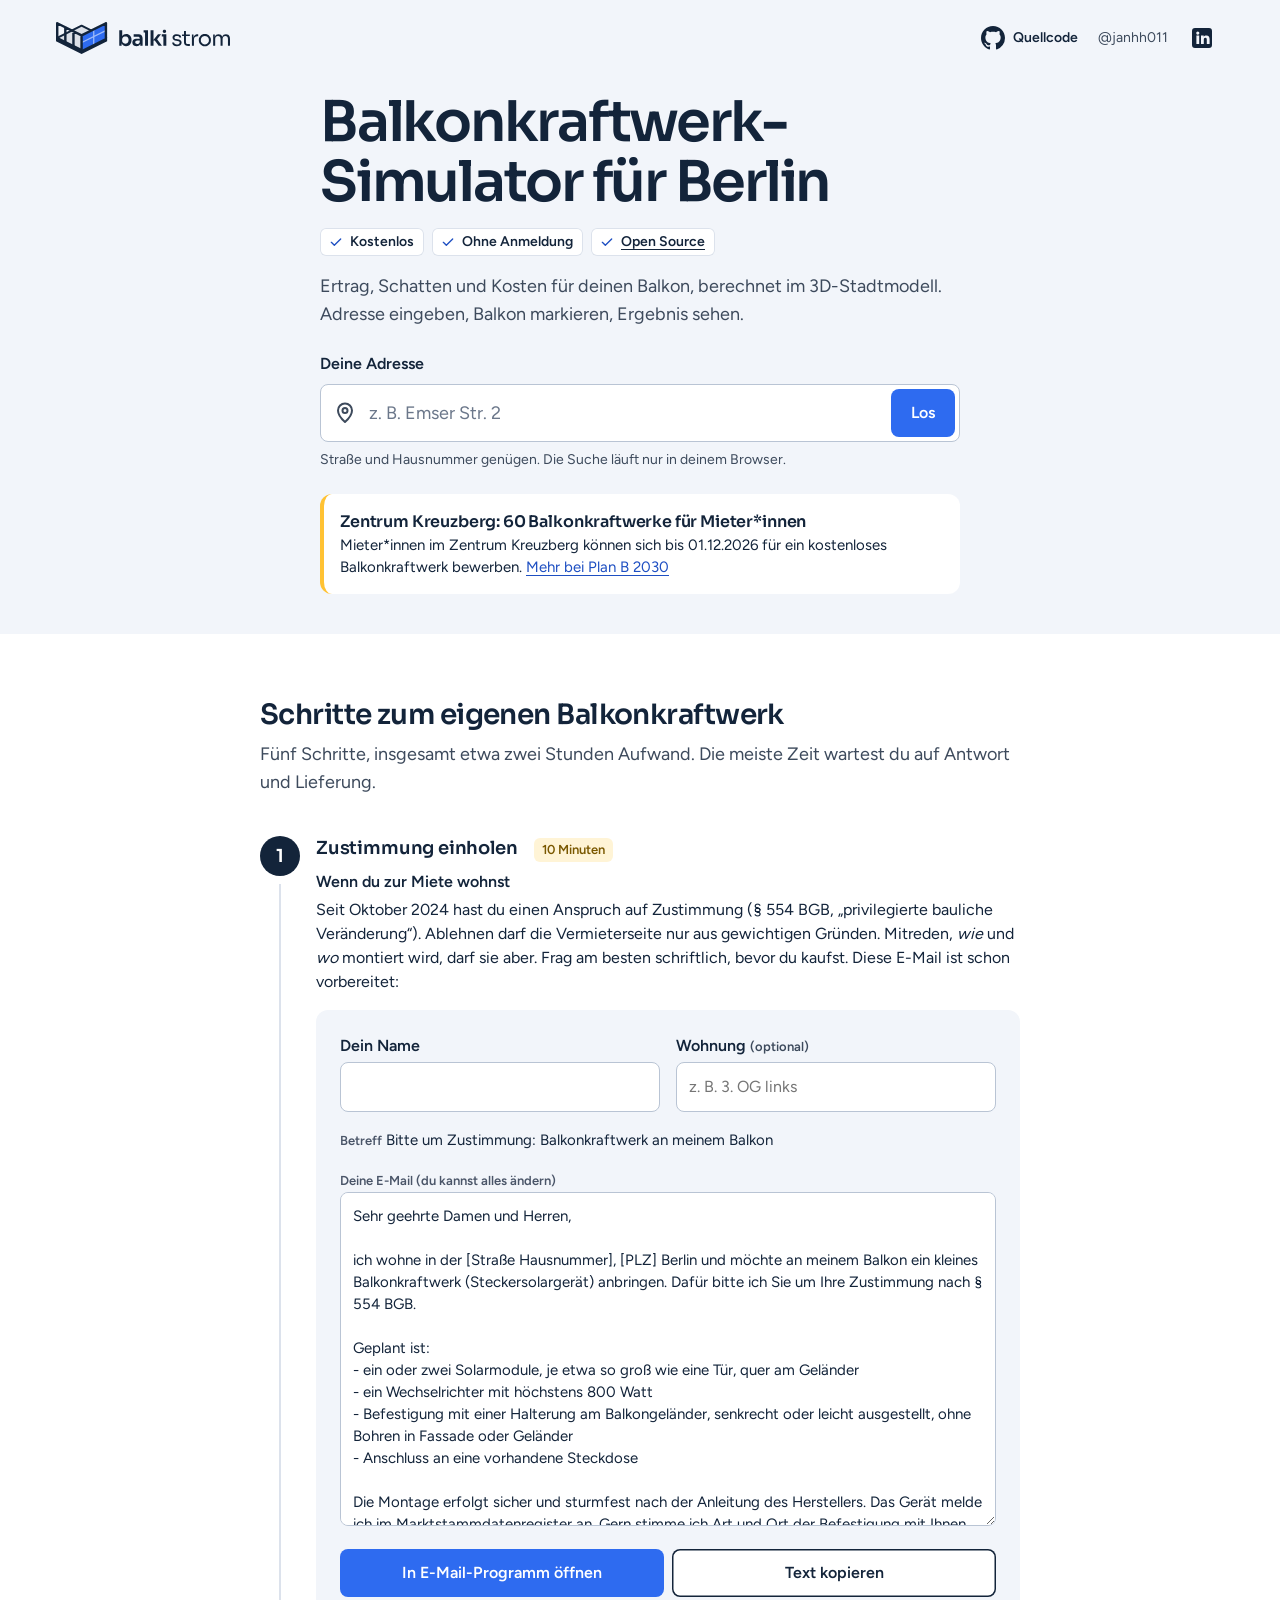
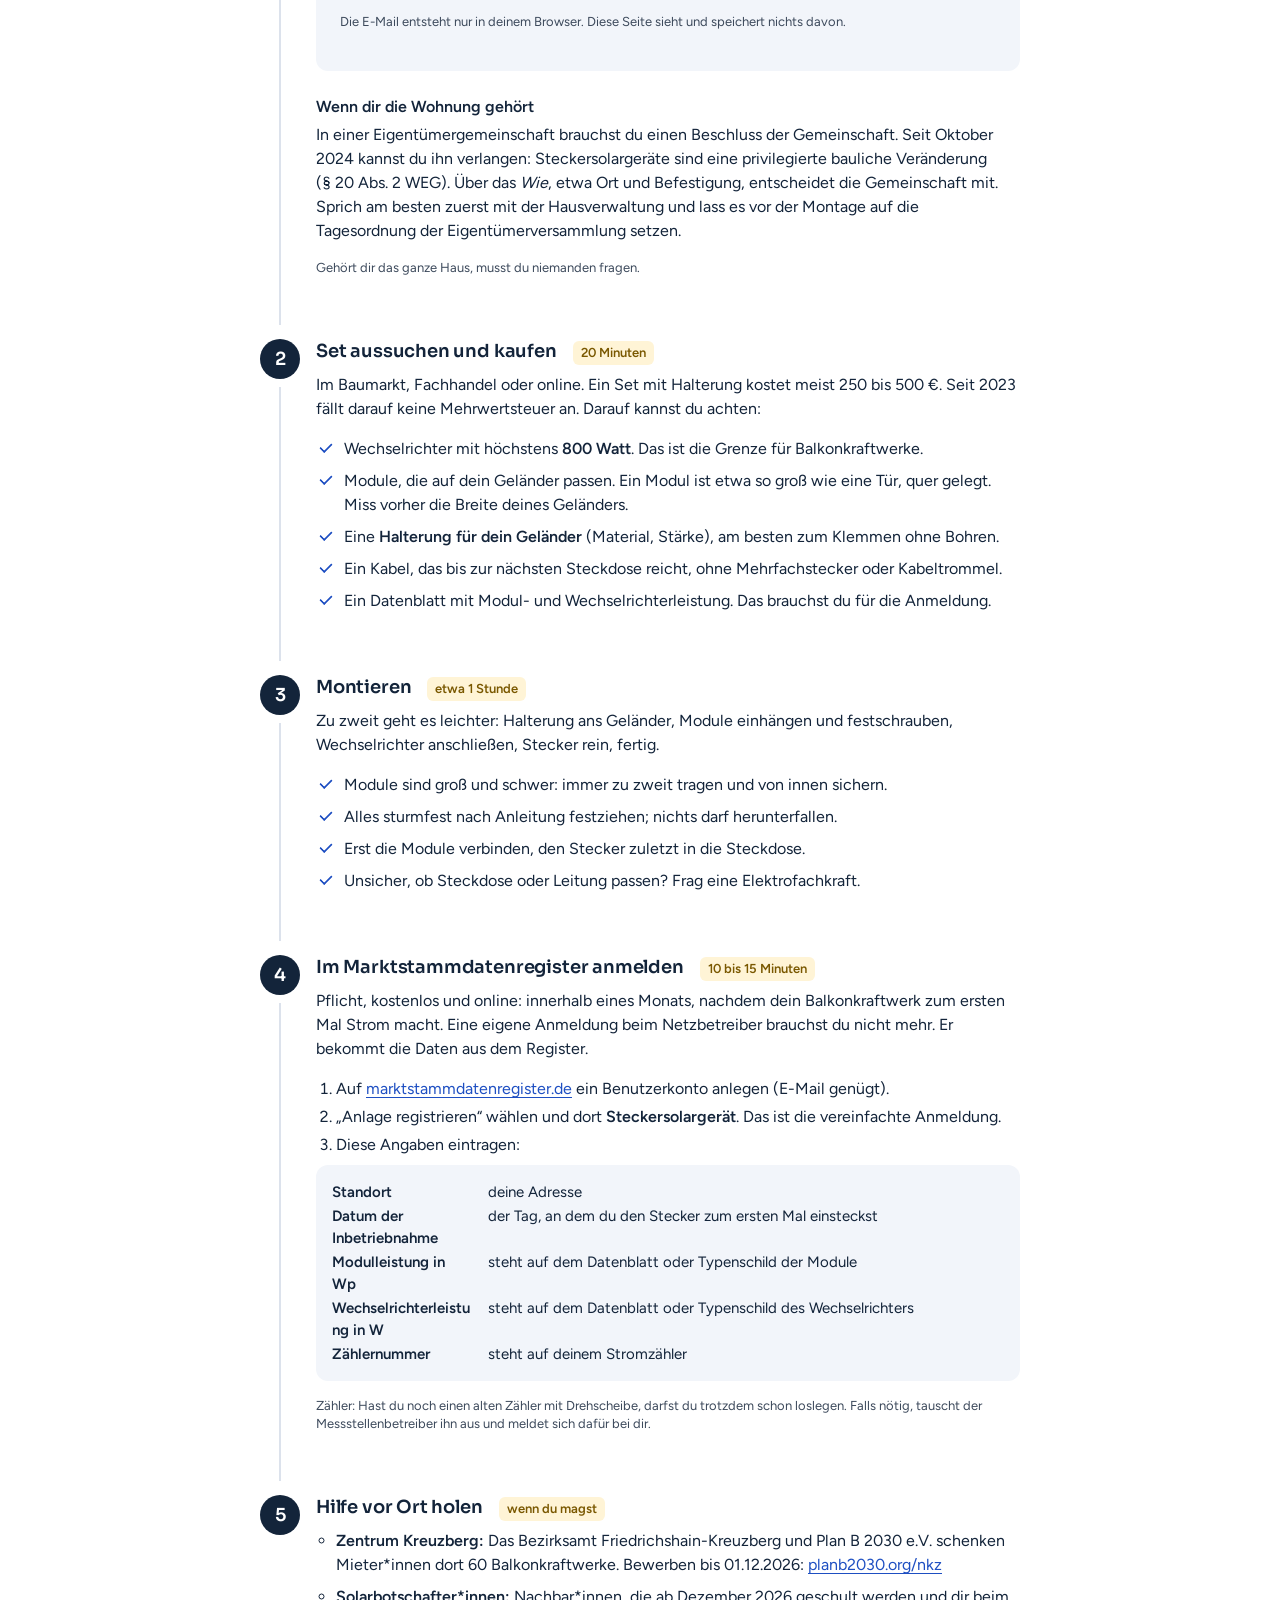
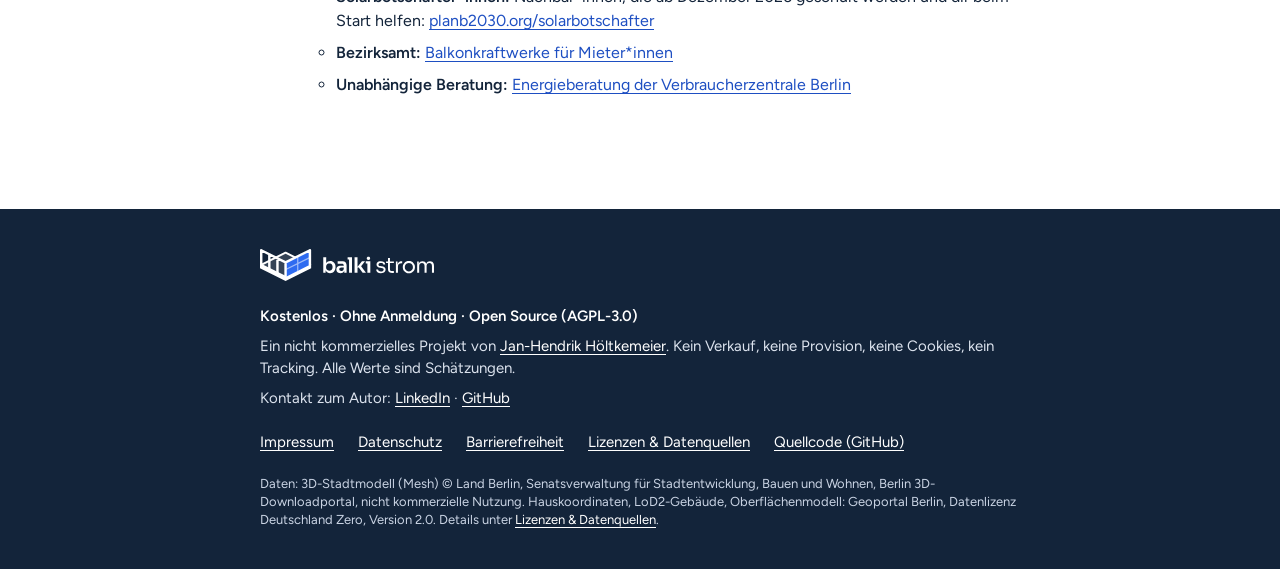
==== commit 4ad1bf8f: "README mit echter Oberfläche, Module sitzen im gezogenen Rahmen, Logo-Kerbe geschlossen - README: An" ====
--- a/web/index.html
+++ b/web/index.html
@@ -45,7 +45,7 @@
         <li><svg viewBox="0 0 24 24" aria-hidden="true" focusable="false"><path d="M5 12.5l4.5 4.5L19 7.5" fill="none" stroke="currentColor" stroke-width="2" stroke-linecap="round" stroke-linejoin="round"/></svg>Ohne Anmeldung</li>
         <li><svg viewBox="0 0 24 24" aria-hidden="true" focusable="false"><path d="M5 12.5l4.5 4.5L19 7.5" fill="none" stroke="currentColor" stroke-width="2" stroke-linecap="round" stroke-linejoin="round"/></svg><a href="https://github.com/janhh011/balki_strom" target="_blank" rel="noopener noreferrer">Open Source</a></li>
       </ul>
-      <p class="lead">Ertrag, Schatten und Kosten für deinen Balkon, berechnet im 3D-Stadtmodell. Adresse eingeben, auf den Balkon tippen, Ergebnis sehen.</p>
+      <p class="lead">Ertrag, Schatten und Kosten für deinen Balkon, berechnet im 3D-Stadtmodell. Adresse eingeben, Balkon markieren, Ergebnis sehen.</p>
       <form class="suche" id="suche" role="search" autocomplete="off" novalidate>
         <label for="adresse" class="suche-label">Deine Adresse</label>
         <div class="suche-feld">
